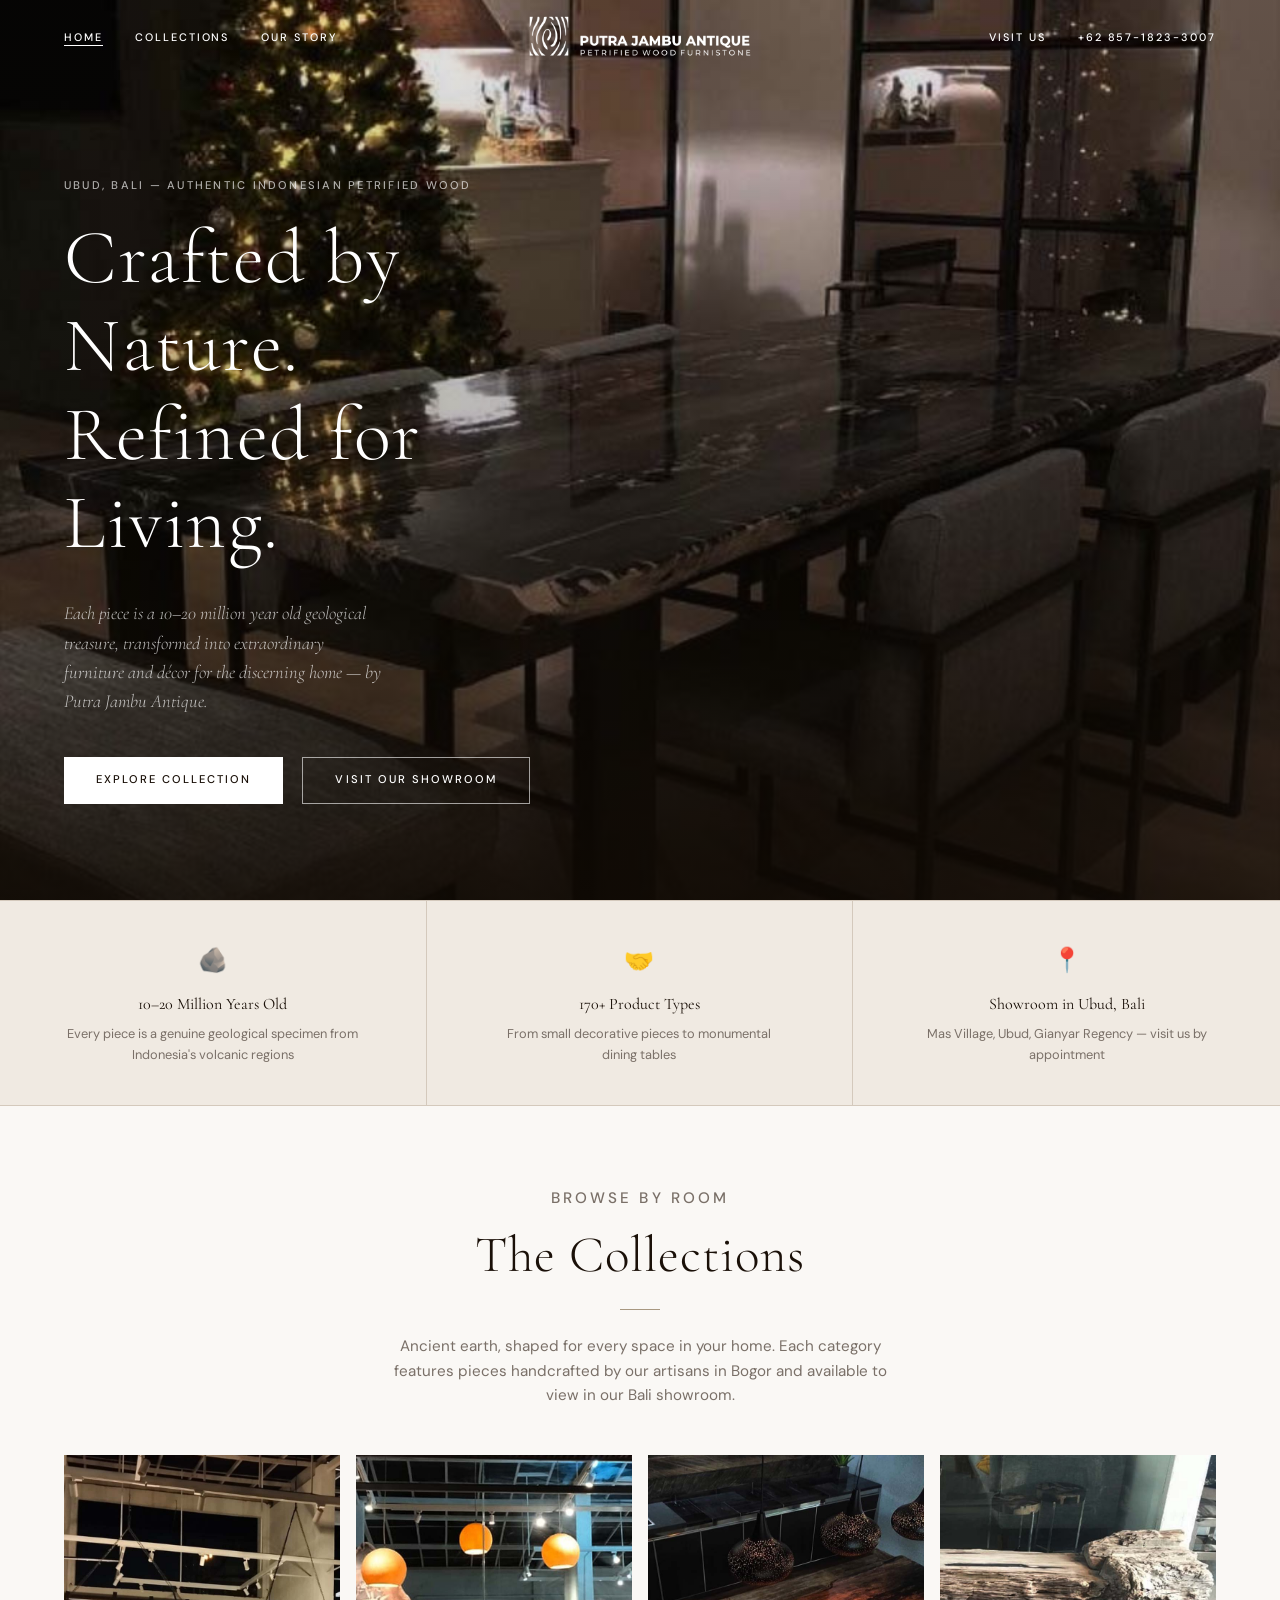
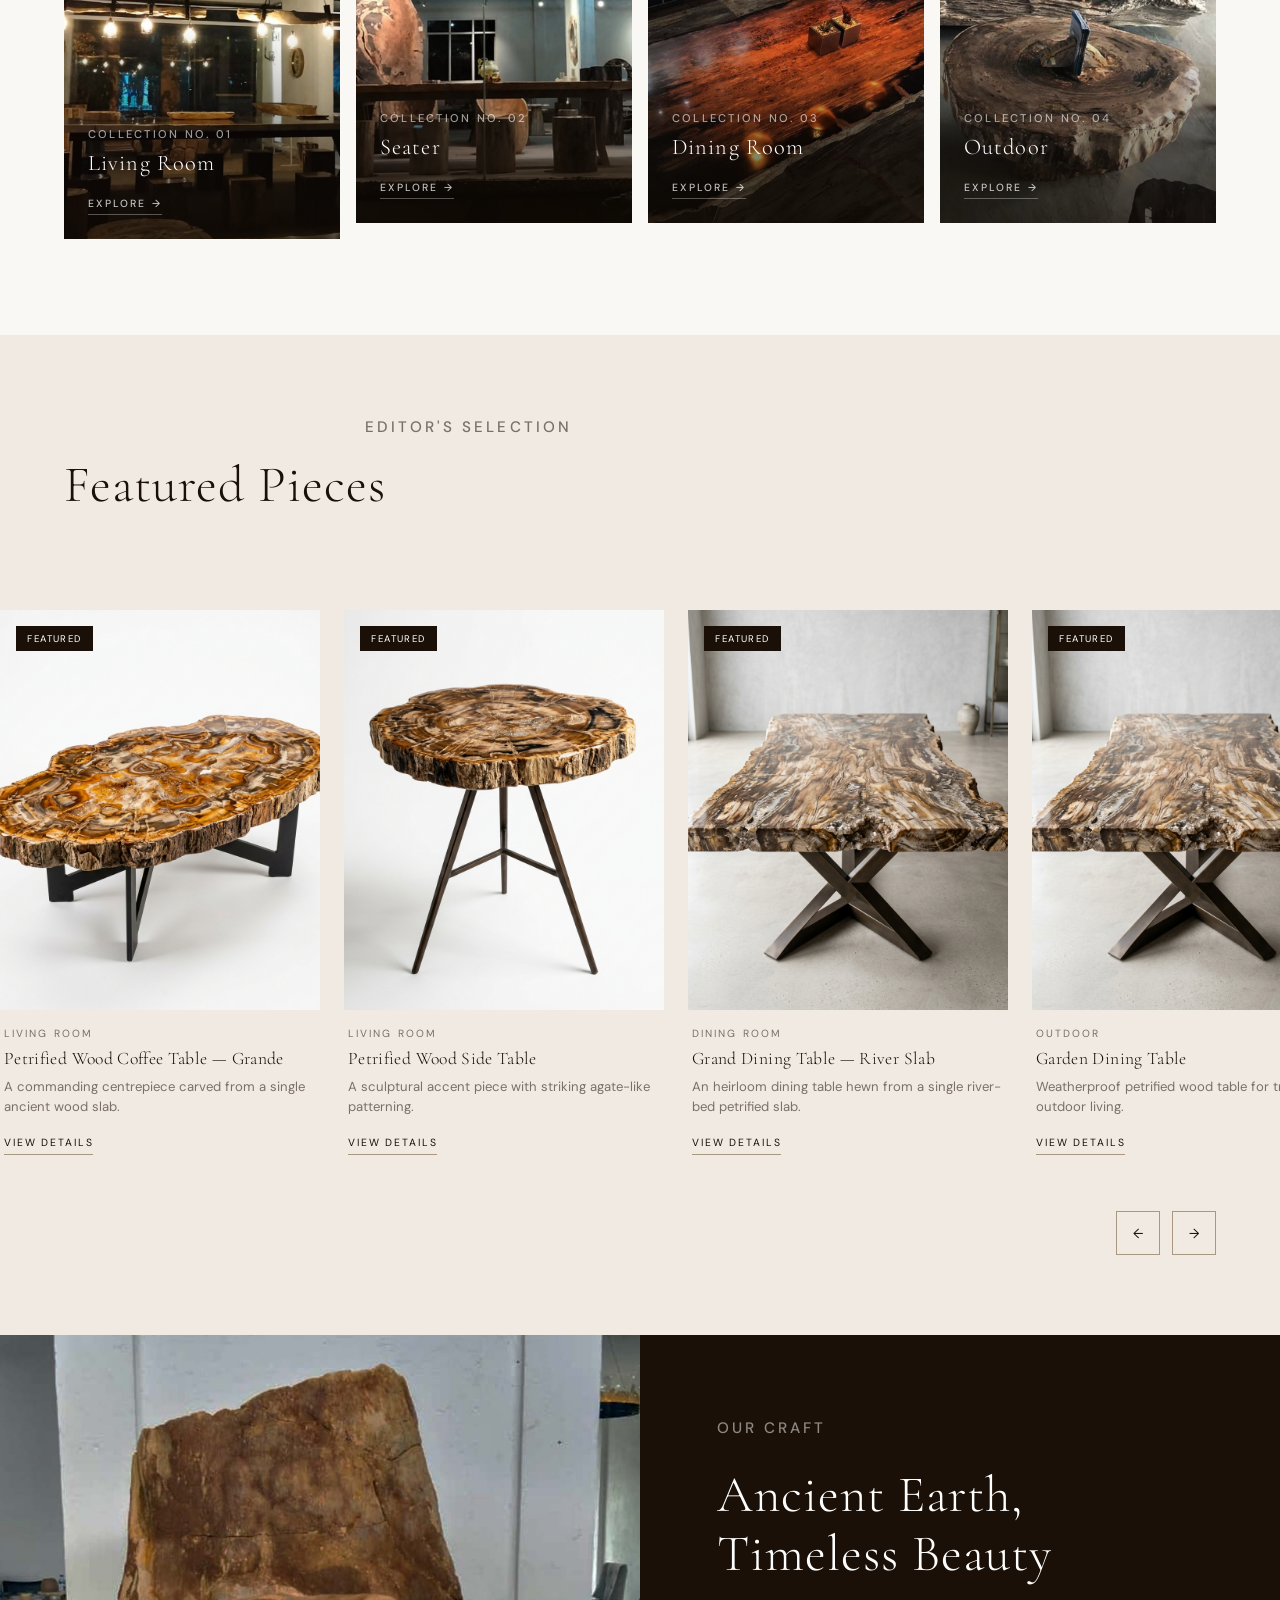
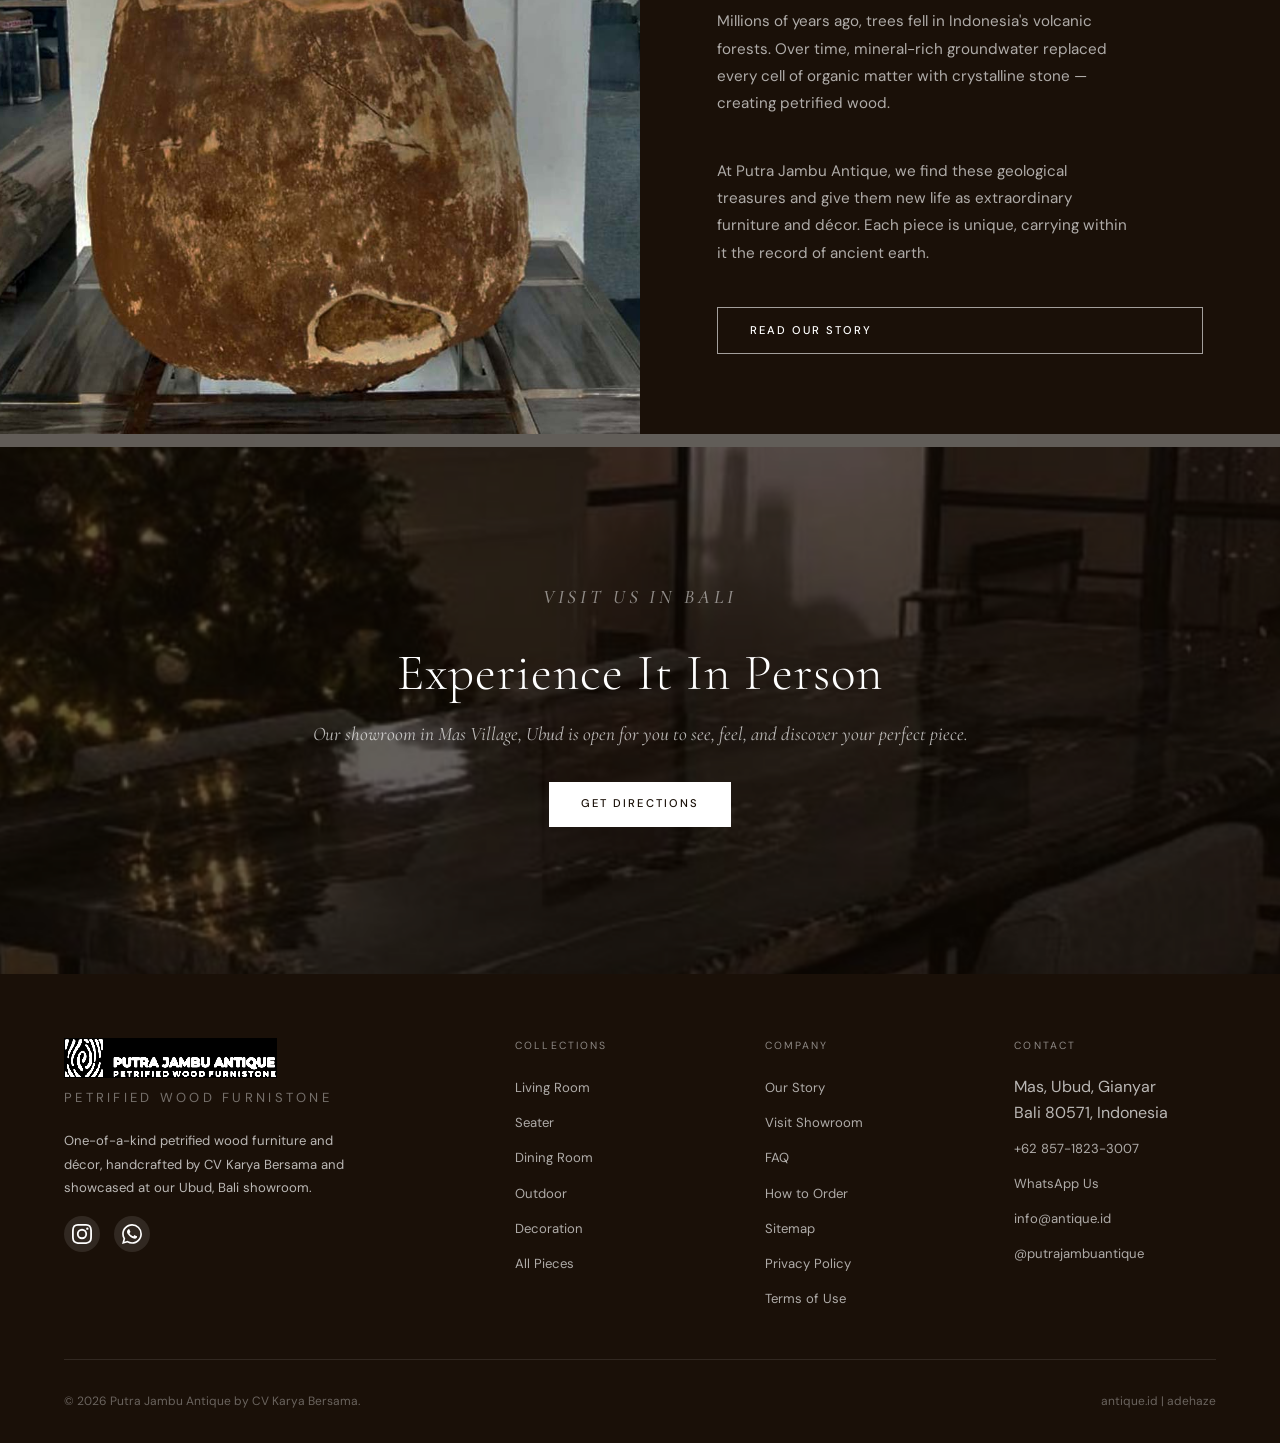
==== public/index.html @ 99b4ffdd "SEO fixes + performance: sitemap.xml, robots.txt, Product JSON-LD schema, canonical URLs, OG tags on" ====
<!DOCTYPE html>
<html lang="en">
<head>
  <meta charset="UTF-8">
  <meta name="viewport" content="width=device-width, initial-scale=1.0">
  <title>Putra Jambu Antique — Petrified Wood Furnistone, Bali</title>
  <meta name="description" content="Discover one-of-a-kind petrified wood furniture and decor at our Bali showroom. Handcrafted from 10–20 million year old fossilised wood by CV Karya Bersama.">
  <meta property="og:title" content="Putra Jambu Antique — Petrified Wood Furnistone, Bali">
  <meta property="og:description" content="Timeless pieces from ancient earth. Visit our showroom in Ubud, Bali.">
  <meta property="og:type" content="website">
  <meta property="og:url" content="https://antique.id/">
  <meta property="og:image" content="https://antique.id/images/hero_bg.png">
  <meta name="twitter:card" content="summary_large_image">
  <meta name="twitter:title" content="Putra Jambu Antique — Petrified Wood Furnistone, Bali">
  <meta name="twitter:description" content="Timeless pieces from ancient earth. Visit our showroom in Ubud, Bali.">
  <meta name="twitter:image" content="https://antique.id/images/hero_bg.png">
  <meta name="robots" content="index, follow">
  <link rel="canonical" href="https://antique.id/">
  <script type="application/ld+json">
  {
    "@context": "https://schema.org",
    "@type": "LocalBusiness",
    "name": "Putra Jambu Antique",
    "alternateName": "PJA Petrified Wood Furnistone",
    "description": "Handcrafted petrified wood furniture and decor showroom in Ubud, Bali. One-of-a-kind pieces made from 10\u201320 million year old fossilised wood.",
    "url": "https://antique.id",
    "logo": "https://antique.id/images/PJA Square Logo_No_White_Background_1.png",
    "image": "https://antique.id/images/hero_bg.png",
    "telephone": "+6285718233007",
    "email": "info@antique.id",
    "address": {
      "@type": "PostalAddress",
      "streetAddress": "Mas",
      "addressLocality": "Ubud",
      "addressRegion": "Bali",
      "postalCode": "80571",
      "addressCountry": "ID"
    },
    "geo": {
      "@type": "GeoCoordinates",
      "latitude": -8.5281,
      "longitude": 115.2693
    },
    "openingHoursSpecification": [
      { "@type": "OpeningHoursSpecification", "dayOfWeek": ["Monday","Tuesday","Wednesday","Thursday","Friday","Saturday","Sunday"], "opens": "09:00", "closes": "17:00" }
    ],
    "priceRange": "$$$$",
    "currenciesAccepted": "IDR, USD",
    "sameAs": ["https://antique.id", "https://www.instagram.com/putrajambuantique/"]
  }
  </script>
    <link rel="preconnect" href="https://fonts.googleapis.com">
  <link rel="preconnect" href="https://fonts.gstatic.com" crossorigin>
  <link href="https://fonts.googleapis.com/css2?family=Cormorant+Garamond:ital,wght@0,300;0,400;0,500;0,600;1,300;1,400&family=DM+Sans:wght@300;400;500&display=swap" rel="stylesheet">
  <link rel="stylesheet" href="css/main.css">
  <link rel="icon" type="image/png" href="images/PJA Square Logo_No_White_Background_1.png">
  <link rel="preload" as="image" href="images/hero_bg.png">

  <script src="js/data.js" defer></script>
  <script src="js/app.js" defer></script>
</head>
<body>

<!-- Page Transition -->
<div class="page-transition" id="pageTransition"></div>

<!-- NAVIGATION -->
<nav class="nav transparent" id="mainNav" role="navigation" aria-label="Main navigation">
  <div class="nav__inner">
    <ul class="nav__links" role="list">
      <li><a href="/" class="nav__link active" id="nav-home">Home</a></li>
      <li><a href="/collections" class="nav__link" id="nav-collections">Collections</a></li>
      <li><a href="/about" class="nav__link" id="nav-about">Our Story</a></li>
    </ul>

    <a href="/" class="nav__logo" aria-label="Putra Jambu Antique — Home">
      <img src="images/PJA Header Logo_No_White_Background_1.png" alt="Putra Jambu Antique" class="nav__logo-img" height="42" style="height:42px;width:auto;display:block;">
    </a>

    <ul class="nav__links nav__links--right" role="list">
      <li><a href="/contact" class="nav__link" id="nav-contact">Visit Us</a></li>
      <li><a href="tel:+6285718233007" class="nav__link" id="nav-phone">+62 857-1823-3007</a></li>
    </ul>

    <button class="nav__hamburger" id="navHamburger" aria-label="Open menu" aria-expanded="false">
      <span></span><span></span><span></span>
    </button>
  </div>
</nav>

<!-- Mobile Menu -->
<div class="nav__mobile" id="mobileMenu" role="dialog" aria-modal="true" aria-label="Navigation menu">
  <button class="nav__mobile-close" id="mobileClose" aria-label="Close menu">&#215;</button>
  <a href="/">Home</a>
  <a href="/collections">Collections</a>
  <a href="/about">Our Story</a>
  <a href="/contact">Visit Us</a>
  <a href="tel:+6285718233007">+62 857-1823-3007</a>
</div>

<!-- HERO -->
<section class="hero" aria-labelledby="hero-title">
  <div class="hero__bg" id="heroBg" style="background-image: url('images/hero_bg.png')"></div>
  <div class="hero__overlay"></div>
  <div class="hero__content">
    <p class="label hero__label">Ubud, Bali — Authentic Indonesian Petrified Wood</p>
    <h1 class="hero__title" id="hero-title">Crafted by<br>Nature.<br>Refined for<br>Living.</h1>
    <p class="hero__subtitle">Each piece is a 10–20 million year old geological treasure, transformed into extraordinary furniture and décor for the discerning home — by Putra Jambu Antique.</p>
    <div class="hero__actions">
      <a href="/collections" class="btn btn--primary" id="hero-explore-btn">Explore Collection</a>
      <a href="/contact" class="btn btn--outline" id="hero-visit-btn">Visit Our Showroom</a>
    </div>
  </div>
</section>

<!-- INFO STRIP -->
<div class="info-strip" data-animate="fade">
  <div class="info-strip__inner">
    <div class="info-strip__item">
      <span class="info-strip__icon" aria-hidden="true">🪨</span>
      <p class="info-strip__title">10–20 Million Years Old</p>
      <p class="info-strip__text">Every piece is a genuine geological specimen from Indonesia's volcanic regions</p>
    </div>
    <div class="info-strip__item">
      <span class="info-strip__icon" aria-hidden="true">🤝</span>
      <p class="info-strip__title">170+ Product Types</p>
      <p class="info-strip__text">From small decorative pieces to monumental dining tables</p>
    </div>
    <div class="info-strip__item">
      <span class="info-strip__icon" aria-hidden="true">📍</span>
      <p class="info-strip__title">Showroom in Ubud, Bali</p>
      <p class="info-strip__text">Mas Village, Ubud, Gianyar Regency — visit us by appointment</p>
    </div>
  </div>
</div>

<!-- CATEGORIES -->
<section aria-labelledby="categories-title">
  <div class="section-header" data-animate>
    <p class="label">Browse By Room</p>
    <h2 id="categories-title">The Collections</h2>
    <div class="divider"></div>
    <p>Ancient earth, shaped for every space in your home. Each category features pieces handcrafted by our artisans in Bogor and available to view in our Bali showroom.</p>
  </div>
  <div class="categories">
    <div class="categories__grid">
      <a href="/collections?cat=living-room" class="cat-card" id="cat-living-room" data-animate="left">
        <img src="images/cat_living.png" alt="Living Room Collection" class="cat-card__img" loading="lazy">
        <div class="cat-card__overlay"></div>
        <div class="cat-card__content">
          <p class="cat-card__label label">Collection No. 01</p>
          <h3 class="cat-card__title">Living Room</h3>
          <span class="cat-card__link">Explore &rarr;</span>
        </div>
      </a>
      <a href="/collections?cat=seater" class="cat-card" id="cat-seater" data-animate data-delay="100">
        <img src="images/cat_seater.png" alt="Seater Collection" class="cat-card__img" loading="lazy">
        <div class="cat-card__overlay"></div>
        <div class="cat-card__content">
          <p class="cat-card__label label">Collection No. 02</p>
          <h3 class="cat-card__title">Seater</h3>
          <span class="cat-card__link">Explore &rarr;</span>
        </div>
      </a>
      <a href="/collections?cat=dining-room" class="cat-card" id="cat-dining-room" data-animate data-delay="200">
        <img src="images/cat_dining.png" alt="Dining Room Collection" class="cat-card__img" loading="lazy">
        <div class="cat-card__overlay"></div>
        <div class="cat-card__content">
          <p class="cat-card__label label">Collection No. 03</p>
          <h3 class="cat-card__title">Dining Room</h3>
          <span class="cat-card__link">Explore &rarr;</span>
        </div>
      </a>
      <a href="/collections?cat=outdoor" class="cat-card" id="cat-outdoor" data-animate data-delay="300">
        <img src="images/cat_outdoor.png" alt="Outdoor Collection" class="cat-card__img" loading="lazy">
        <div class="cat-card__overlay"></div>
        <div class="cat-card__content">
          <p class="cat-card__label label">Collection No. 04</p>
          <h3 class="cat-card__title">Outdoor</h3>
          <span class="cat-card__link">Explore &rarr;</span>
        </div>
      </a>
    </div>
  </div>
</section>

<!-- FEATURED PRODUCTS -->
<section class="featured" aria-labelledby="featured-title">
  <div class="featured__inner">
    <div class="section-header" data-animate style="padding-top: 0; text-align: left; padding-left: 0; padding-right: 0; max-width: none;">
      <p class="label">Editor's Selection</p>
      <h2 id="featured-title">Featured Pieces</h2>
    </div>
    <div class="featured__track-wrap">
      <div class="featured__track" id="featuredTrack" role="list">
        <!-- Injected by JS from products.json -->
      </div>
    </div>
    <div class="featured__nav" aria-label="Carousel navigation">
      <button id="scrollLeft" aria-label="Scroll left">&#8592;</button>
      <button id="scrollRight" aria-label="Scroll right">&#8594;</button>
    </div>
  </div>
</section>

<!-- EDITORIAL / BRAND STORY -->
<section class="editorial" aria-labelledby="brand-story-title" data-animate="fade">
  <div class="editorial__img-wrap">
    <img src="images/about_brand.png" alt="Artisan crafting petrified wood furniture" class="editorial__img" loading="lazy">
  </div>
  <div class="editorial__copy">
    <p class="label">Our Craft</p>
    <h2 id="brand-story-title">Ancient Earth, Timeless Beauty</h2>
    <p>Millions of years ago, trees fell in Indonesia's volcanic forests. Over time, mineral-rich groundwater replaced every cell of organic matter with crystalline stone — creating petrified wood.</p>
    <p>At Putra Jambu Antique, we find these geological treasures and give them new life as extraordinary furniture and décor. Each piece is unique, carrying within it the record of ancient earth.</p>
    <a href="/about" class="btn btn--outline" id="editorial-story-btn">Read Our Story</a>
  </div>
</section>

<!-- PARALLAX BANNER -->
<div class="parallax-section" id="parallaxSection" data-animate="fade">
  <div class="parallax-section__bg" id="parallaxBg" style="background-image: url('images/hero_bg.png')"></div>
  <div class="parallax-section__overlay"></div>
  <div class="parallax-section__content">
    <p class="label" style="color:rgba(255,255,255,0.5); text-align:center;">Visit Us In Bali</p>
    <h2>Experience It In Person</h2>
    <p>Our showroom in Mas Village, Ubud is open for you to see, feel, and discover your perfect piece.</p>
    <a href="/contact" class="btn btn--primary" id="parallax-visit-btn">Get Directions</a>
  </div>
</div>

<footer class="footer" role="contentinfo">
  <div class="footer__inner">
    <div class="footer__top">
      <div class="footer__brand">
        <img src="images/PJA Header Logo_1.png" alt="Putra Jambu Antique" style="height:40px;width:auto;margin-bottom:0.5rem;filter:invert(1) brightness(10) saturate(0);" loading="lazy">
        <p class="footer__brand-sub">Petrified Wood Furnistone</p>
        <p>One-of-a-kind petrified wood furniture and décor, handcrafted by CV Karya Bersama and showcased at our Ubud, Bali showroom.</p>
        <div class="footer__social">
          <a href="https://www.instagram.com/putrajambuantique/" target="_blank" rel="noopener noreferrer" id="footer-ig" aria-label="Instagram">
            <svg width="20" height="20" viewBox="0 0 24 24" fill="currentColor"><path d="M12 2.163c3.204 0 3.584.012 4.85.07 3.252.148 4.771 1.691 4.919 4.919.058 1.265.069 1.645.069 4.849 0 3.205-.012 3.584-.069 4.849-.149 3.225-1.664 4.771-4.919 4.919-1.266.058-1.644.07-4.85.07-3.204 0-3.584-.012-4.849-.07-3.26-.149-4.771-1.699-4.919-4.92-.058-1.265-.07-1.644-.07-4.849 0-3.204.013-3.583.07-4.849.149-3.227 1.664-4.771 4.919-4.919 1.266-.057 1.645-.069 4.849-.069zM12 0C8.741 0 8.333.014 7.053.072 2.695.272.273 2.69.073 7.052.014 8.333 0 8.741 0 12c0 3.259.014 3.668.072 4.948.2 4.358 2.618 6.78 6.98 6.98C8.333 23.986 8.741 24 12 24c3.259 0 3.668-.014 4.948-.072 4.354-.2 6.782-2.618 6.979-6.98.059-1.28.073-1.689.073-4.948 0-3.259-.014-3.667-.072-4.947-.196-4.354-2.617-6.78-6.979-6.98C15.668.014 15.259 0 12 0zm0 5.838a6.162 6.162 0 100 12.324 6.162 6.162 0 000-12.324zM12 16a4 4 0 110-8 4 4 0 010 8zm6.406-11.845a1.44 1.44 0 100 2.881 1.44 1.44 0 000-2.881z"/></svg>
          </a>
          <a href="https://wa.me/6285718233007" target="_blank" rel="noopener noreferrer" id="footer-wa" aria-label="WhatsApp">
            <svg width="20" height="20" viewBox="0 0 24 24" fill="currentColor"><path d="M17.472 14.382c-.297-.149-1.758-.867-2.03-.967-.273-.099-.471-.148-.67.15-.197.297-.767.966-.94 1.164-.173.199-.347.223-.644.075-.297-.15-1.255-.463-2.39-1.475-.883-.788-1.48-1.761-1.653-2.059-.173-.297-.018-.458.13-.606.134-.133.298-.347.446-.52.149-.174.198-.298.298-.497.099-.198.05-.371-.025-.52-.075-.149-.669-1.612-.916-2.207-.242-.579-.487-.5-.669-.51-.173-.008-.371-.01-.57-.01-.198 0-.52.074-.792.372-.272.297-1.04 1.016-1.04 2.479 0 1.462 1.065 2.875 1.213 3.074.149.198 2.096 3.2 5.077 4.487.709.306 1.262.489 1.694.625.712.227 1.36.195 1.871.118.571-.085 1.758-.719 2.006-1.413.248-.694.248-1.289.173-1.413-.074-.124-.272-.198-.57-.347m-5.421 7.403h-.004a9.87 9.87 0 01-5.031-1.378l-.361-.214-3.741.982.998-3.648-.235-.374a9.86 9.86 0 01-1.51-5.26c.001-5.45 4.436-9.884 9.888-9.884 2.64 0 5.122 1.03 6.988 2.898a9.825 9.825 0 012.893 6.994c-.003 5.45-4.437 9.884-9.885 9.884m8.413-18.297A11.815 11.815 0 0012.05 0C5.495 0 .16 5.335.157 11.892c0 2.096.547 4.142 1.588 5.945L.057 24l6.305-1.654a11.882 11.882 0 005.683 1.448h.005c6.554 0 11.89-5.335 11.893-11.893a11.821 11.821 0 00-3.48-8.413z"/></svg>
          </a>
        </div>
      </div>
      <div>
        <p class="footer__col-title">Collections</p>
        <ul class="footer__links">
          <li><a href="/collections?cat=living-room">Living Room</a></li>
          <li><a href="/collections?cat=seater">Seater</a></li>
          <li><a href="/collections?cat=dining-room">Dining Room</a></li>
          <li><a href="/collections?cat=outdoor">Outdoor</a></li>
          <li><a href="/collections?cat=decoration">Decoration</a></li>
          <li><a href="/collections">All Pieces</a></li>
        </ul>
      </div>
      <div>
        <p class="footer__col-title">Company</p>
        <ul class="footer__links">
          <li><a href="/about">Our Story</a></li>
          <li><a href="/contact">Visit Showroom</a></li>
          <li><a href="/faq">FAQ</a></li>
          <li><a href="/faq#how-to-order">How to Order</a></li>
          <li><a href="/sitemap">Sitemap</a></li>
          <li><a href="/privacy-policy">Privacy Policy</a></li>
          <li><a href="/terms">Terms of Use</a></li>
        </ul>
      </div>
      <div>
        <p class="footer__col-title">Contact</p>
        <ul class="footer__links">
          <li>Mas, Ubud, Gianyar<br>Bali 80571, Indonesia</li>
          <li><a href="tel:+6285718233007">+62 857-1823-3007</a></li>
          <li><a href="https://wa.me/6285718233007" target="_blank" rel="noopener">WhatsApp Us</a></li>
          <li><a href="mailto:info@antique.id">info@antique.id</a></li>
          <li><a href="https://www.instagram.com/putrajambuantique/" target="_blank" rel="noopener">@putrajambuantique</a></li>
        </ul>
      </div>
    </div>
    <div class="footer__bottom">
      <p>&copy; <span id="footerYear"></span> Putra Jambu Antique by CV Karya Bersama.</p>
      <p>antique.id | adehaze</p>
    </div>
  </div>
</footer>

<script>
  document.addEventListener('DOMContentLoaded', () => {
    // Load featured products from live Google Sheets via /api/products
    window.PJA.loadProducts().then(products => {
        const track = document.getElementById('featuredTrack');
        const featured = products.filter(p => p.featured);
        if (!featured.length) { track.innerHTML = '<p style="padding:2rem;color:var(--warm-gray)">No featured products yet.</p>'; return; }
        featured.forEach(p => {
          const imgSrc = window.PJA.resolveImage(p);
          const catLabel = p.categoryLabel || window.PJA.getCategoryLabel(p.category);
          track.innerHTML += `
            <a href="/product?id=${p.id}" class="prod-card" id="prod-${p.id}">
              <div class="prod-card__img-wrap">
                <img src="${imgSrc}" alt="${p.name}" class="prod-card__img" loading="lazy"
                     onerror="this.src='${p.fallbackImage || 'images/prod_coffee_table.png'}';this.onerror=null;">
                <span class="prod-card__badge" style="${p.stock === '0' ? 'background:var(--espresso);color:white;' : ''}">
                  ${p.stock === '0' ? 'Sold Out' : 'Featured'}
                </span>
              </div>
              <div class="prod-card__info">
                <p class="prod-card__cat">${catLabel}</p>
                <h3 class="prod-card__name">${p.name}</h3>
                <p class="prod-card__short">${p.shortDesc}</p>
                <span class="prod-card__action">View Details</span>
              </div>
            </a>`;
        });
      });
  // Carousel scroll
  document.getElementById('scrollLeft').addEventListener('click', () => {
    document.getElementById('featuredTrack').scrollBy({ left: -340, behavior: 'smooth' });
  });
  document.getElementById('scrollRight').addEventListener('click', () => {
    document.getElementById('featuredTrack').scrollBy({ left: 340, behavior: 'smooth' });
  });
  
  });
</script>
</body>
</html>
---- public/css/main.css ----
/* ============================================================
   PJ ANTIQUE — Main Stylesheet
   Inspired by RH (Restoration Hardware) aesthetic
   ============================================================ */

/* --- Design Tokens --- */
:root {
  --cream:        #FAF8F5;
  --cream-dark:   #F0EAE2;
  --espresso:     #1A1008;
  --espresso-mid: #3D2B1A;
  --wood:         #8C6A4A;
  --wood-light:   #B59574;
  --warm-gray:    #7A7068;
  --border:       #D4C9BC;
  --border-dark:  #A89880;
  --white:        #FFFFFF;
  --overlay:      rgba(20, 12, 4, 0.55);

  --font-display: 'Cormorant Garamond', Georgia, 'Times New Roman', serif;
  --font-body:    'DM Sans', system-ui, -apple-system, sans-serif;

  --nav-h:        72px;
  --max-w:        1440px;
  --page-px:      clamp(1.5rem, 5vw, 5rem);
  --transition-speed: 200ms;

  --ease-out:     cubic-bezier(0.22, 1, 0.36, 1);
  --ease-in-out:  cubic-bezier(0.65, 0, 0.35, 1);
}

/* --- Reset --- */
*, *::before, *::after { box-sizing: border-box; margin: 0; padding: 0; }
html { scroll-behavior: smooth; font-size: 16px; }
body {
  font-family: var(--font-body);
  background: var(--cream);
  color: var(--espresso);
  line-height: 1.6;
  overflow-x: hidden;
  -webkit-font-smoothing: antialiased;
}
img { display: block; max-width: 100%; height: auto; }
a  { color: inherit; text-decoration: none; }
ul { list-style: none; }
button { cursor: pointer; border: none; background: none; font-family: inherit; }

/* --- Typography Scale --- */
h1, h2, h3, h4 {
  font-family: var(--font-display);
  font-weight: 300;
  line-height: 1.15;
  letter-spacing: 0.02em;
}
h1 { font-size: clamp(2.8rem, 6vw, 5.5rem); }
h2 { font-size: clamp(2rem, 4vw, 3.5rem); }
h3 { font-size: clamp(1.4rem, 2.5vw, 2rem); }
h4 { font-size: clamp(1.1rem, 1.8vw, 1.4rem); }

.label {
  font-family: var(--font-body);
  font-size: 0.7rem;
  font-weight: 500;
  letter-spacing: 0.2em;
  text-transform: uppercase;
  color: var(--warm-gray);
}

/* ============================================================
   NAVIGATION
   ============================================================ */
.nav {
  position: fixed;
  top: 0; left: 0; right: 0;
  z-index: 1000;
  height: var(--nav-h);
  display: flex;
  align-items: center;
  padding: 0 var(--page-px);
  transition: background 0.4s var(--ease-out),
              box-shadow 0.4s var(--ease-out);
}
.nav.transparent { background: transparent; }
.nav.scrolled {
  background: var(--cream);
  box-shadow: 0 1px 0 var(--border);
}
.nav.dark-mode { background: var(--espresso); }

.nav__inner {
  display: grid;
  grid-template-columns: 1fr auto 1fr;
  align-items: center;
  width: 100%;
  max-width: var(--max-w);
  margin: 0 auto;
}

.nav__links {
  display: flex;
  gap: 2rem;
  align-items: center;
}
.nav__links--right { justify-content: flex-end; }

.nav__link {
  font-size: 0.68rem;
  font-weight: 500;
  letter-spacing: 0.18em;
  text-transform: uppercase;
  color: var(--white);
  transition: opacity 0.2s;
  white-space: nowrap;
}
.nav.scrolled .nav__link { color: var(--espresso); }
.nav__link:hover { opacity: 0.6; }
.nav__link.active {
  border-bottom: 1px solid currentColor;
  padding-bottom: 1px;
}

.nav__logo {
  text-align: center;
  display: flex;
  align-items: center;
  justify-content: center;
}
.nav__logo-img {
  height: 42px;
  width: auto;
  display: block;
  /* Logo has dark colours — invert on dark/transparent nav so it shows white */
  filter: invert(1) brightness(10) saturate(0);
  transition: filter 0.4s var(--ease-out);
}
/* On scrolled (cream) nav, show logo in its natural dark colours */
.nav.scrolled .nav__logo-img,
.nav.dark-mode .nav__logo-img {
  filter: invert(1) brightness(10) saturate(0);
}
/* Override: pages where nav starts scrolled with cream bg */
.nav.scrolled:not(.dark-mode) .nav__logo-img {
  filter: none;
}

/* Mobile hamburger */
.nav__hamburger {
  display: none;
  flex-direction: column;
  gap: 5px;
  padding: 8px;
}
.nav__hamburger span {
  display: block; width: 24px; height: 2px;
  background: var(--white);
  transition: transform 0.3s, opacity 0.3s, background 0.3s;
}
.nav.dark-mode .nav__hamburger span { background: var(--white); }
.nav.scrolled .nav__hamburger span { background: var(--espresso); }

/* Mobile menu */
.nav__mobile {
  display: none;
  position: fixed;
  inset: 0;
  background: var(--espresso);
  z-index: 999;
  flex-direction: column;
  align-items: center;
  justify-content: center;
  gap: 2.5rem;
}
.nav__mobile.open { display: flex; }
.nav__mobile a {
  font-family: var(--font-display);
  font-size: 2rem;
  font-weight: 300;
  letter-spacing: 0.1em;
  color: var(--cream);
  transition: opacity 0.2s;
}
.nav__mobile a:hover { opacity: 0.6; }
.nav__mobile-close {
  position: absolute;
  top: 1.5rem; right: 2rem;
  font-size: 2rem;
  color: var(--cream);
  cursor: pointer;
  background: none; border: none;
}

@media (max-width: 768px) {
  .nav__links { display: none; }
  .nav__hamburger { display: flex; flex-direction: column; justify-content: center; align-items: center; gap: 6px; }
  .nav__inner { 
    display: flex; 
    justify-content: space-between; 
    align-items: center; 
  }
}

/* ============================================================
   HERO
   ============================================================ */
.hero {
  position: relative;
  height: 100svh;
  min-height: 600px;
  display: flex;
  align-items: flex-end;
  overflow: hidden;
}
.hero__bg {
  position: absolute;
  inset: 0;
  background-size: cover;
  background-position: center;
  transform: scale(1.05);
  transition: transform 8s ease-out;
}
.hero__bg.loaded { transform: scale(1); }
.hero__overlay {
  position: absolute;
  inset: 0;
  background: linear-gradient(
    to top,
    rgba(16, 10, 4, 0.85) 0%,
    rgba(16, 10, 4, 0.3) 50%,
    rgba(16, 10, 4, 0.1) 100%
  );
}
.hero__content {
  position: relative;
  z-index: 2;
  padding: 0 var(--page-px) 6rem;
  max-width: var(--max-w);
  margin: 0 auto;
  width: 100%;
}
.hero__label {
  color: rgba(255,255,255,0.65);
  margin-bottom: 1.2rem;
}
.hero__title {
  color: var(--white);
  max-width: 16ch;
  margin-bottom: 2rem;
}
.hero__subtitle {
  color: rgba(255,255,255,0.7);
  font-family: var(--font-display);
  font-size: 1.15rem;
  font-weight: 300;
  font-style: italic;
  max-width: 40ch;
  margin-bottom: 2.5rem;
}
.hero__actions { display: flex; gap: 1.2rem; flex-wrap: wrap; }

/* ============================================================
   BUTTONS
   ============================================================ */
.btn {
  display: inline-flex;
  align-items: center;
  gap: 0.6rem;
  padding: 0.85rem 2rem;
  font-size: 0.7rem;
  font-weight: 500;
  letter-spacing: 0.18em;
  text-transform: uppercase;
  transition: all 0.3s var(--ease-out);
  white-space: nowrap;
}
.btn--primary {
  background: var(--white);
  color: var(--espresso);
}
.btn--primary:hover {
  background: var(--cream-dark);
  transform: translateY(-2px);
}
.btn--outline {
  border: 1px solid rgba(255,255,255,0.6);
  color: var(--white);
}
.btn--outline:hover {
  border-color: var(--white);
  background: rgba(255,255,255,0.08);
  transform: translateY(-2px);
}
.btn--dark {
  background: var(--espresso);
  color: var(--white);
}
.btn--dark:hover {
  background: var(--espresso-mid);
  transform: translateY(-2px);
}
.btn--ghost {
  border: 1px solid var(--border-dark);
  color: var(--espresso);
}
.btn--ghost:hover {
  background: var(--espresso);
  color: var(--white);
  border-color: var(--espresso);
}

/* ============================================================
   SECTIONS SHARED
   ============================================================ */
section { overflow: hidden; }

.section-header {
  text-align: center;
  padding: 5rem var(--page-px) 3rem;
  max-width: var(--max-w);
  margin: 0 auto;
}
.section-header .label { margin-bottom: 1rem; }
.section-header h2 { margin-bottom: 1rem; }
.section-header p {
  color: var(--warm-gray);
  max-width: 50ch;
  margin: 0 auto;
  font-size: 0.95rem;
}

.divider {
  width: 40px;
  height: 1px;
  background: var(--border-dark);
  margin: 1.5rem auto;
}

/* ============================================================
   CATEGORY GRID (Homepage)
   ============================================================ */
.categories {
  padding: 0 var(--page-px) 6rem;
  max-width: var(--max-w);
  margin: 0 auto;
}
.categories__grid {
  display: grid;
  grid-template-columns: repeat(4, 1fr);
  gap: 1rem;
}
@media (max-width: 900px) {
  .categories__grid { grid-template-columns: repeat(2, 1fr); }
}
@media (max-width: 480px) {
  .categories__grid { grid-template-columns: 1fr; }
}

.cat-card {
  position: relative;
  overflow: hidden;
  aspect-ratio: 3/4;
  display: block;
  cursor: pointer;
}
.cat-card:first-child { aspect-ratio: unset; grid-row: span 2; }
@media (max-width: 900px) {
  .cat-card:first-child { aspect-ratio: 3/4; grid-row: span 1; }
}

.cat-card__img {
  width: 100%; height: 100%;
  object-fit: cover;
  transition: transform 0.8s var(--ease-out);
}
.cat-card:hover .cat-card__img { transform: scale(1.05); }

.cat-card__overlay {
  position: absolute;
  inset: 0;
  background: linear-gradient(to top, rgba(16,10,4,0.75) 0%, transparent 55%);
  transition: opacity 0.4s;
}
.cat-card:hover .cat-card__overlay { opacity: 0.9; }

.cat-card__content {
  position: absolute;
  bottom: 0; left: 0; right: 0;
  padding: 1.5rem;
  color: var(--white);
}
.cat-card__label { color: rgba(255,255,255,0.6); margin-bottom: 0.4rem; }
.cat-card__title {
  font-family: var(--font-display);
  font-size: 1.4rem;
  font-weight: 300;
  letter-spacing: 0.05em;
  margin-bottom: 0.8rem;
}
.cat-card__link {
  font-size: 0.65rem;
  font-weight: 500;
  letter-spacing: 0.2em;
  text-transform: uppercase;
  color: rgba(255,255,255,0.75);
  display: inline-flex;
  align-items: center;
  gap: 0.4rem;
  border-bottom: 1px solid rgba(255,255,255,0.3);
  padding-bottom: 2px;
  transition: all 0.3s;
}
.cat-card:hover .cat-card__link { color: var(--white); border-color: var(--white); }

/* ============================================================
   FEATURED PRODUCTS (Homepage)
   ============================================================ */
.featured {
  background: var(--cream-dark);
  padding: 5rem 0;
}
.featured__inner {
  max-width: var(--max-w);
  margin: 0 auto;
  padding: 0 var(--page-px);
}
.featured__track-wrap {
  overflow: hidden;
  margin: 0 calc(-1 * var(--page-px));
}
.featured__track {
  display: flex;
  gap: 1.5rem;
  padding: 2rem var(--page-px);
  overflow-x: auto;
  scroll-snap-type: x mandatory;
  scrollbar-width: none;
  -ms-overflow-style: none;
}
.featured__track::-webkit-scrollbar { display: none; }

.featured__nav {
  display: flex;
  justify-content: flex-end;
  gap: 0.75rem;
  margin-top: 1.5rem;
}
.featured__nav button {
  width: 44px; height: 44px;
  border: 1px solid var(--border-dark);
  display: flex; align-items: center; justify-content: center;
  transition: all 0.3s;
  color: var(--espresso);
}
.featured__nav button:hover { background: var(--espresso); color: var(--white); border-color: var(--espresso); }

/* ============================================================
   PRODUCT CARDS
   ============================================================ */
.prod-card {
  flex: 0 0 320px;
  scroll-snap-align: start;
  display: block;
  cursor: pointer;
}
@media (max-width: 480px) { .prod-card { flex: 0 0 80vw; } }

.prod-card__img-wrap {
  position: relative;
  overflow: hidden;
  aspect-ratio: 4/5;
  background: var(--cream);
  margin-bottom: 1rem;
}
.prod-card__img {
  width: 100%; height: 100%;
  object-fit: cover;
  transition: transform 0.7s var(--ease-out);
}
.prod-card:hover .prod-card__img { transform: scale(1.04); }
.prod-card__badge {
  position: absolute;
  top: 1rem; left: 1rem;
  background: var(--espresso);
  color: var(--white);
  font-size: 0.6rem;
  letter-spacing: 0.15em;
  text-transform: uppercase;
  padding: 0.3rem 0.7rem;
}

.prod-card__info { padding: 0 0.25rem; }
.prod-card__cat {
  font-size: 0.65rem;
  letter-spacing: 0.2em;
  text-transform: uppercase;
  color: var(--warm-gray);
  margin-bottom: 0.3rem;
}
.prod-card__name {
  font-family: var(--font-display);
  font-size: 1.1rem;
  font-weight: 300;
  color: var(--espresso);
  margin-bottom: 0.4rem;
  line-height: 1.3;
}
.prod-card__short {
  font-size: 0.82rem;
  color: var(--warm-gray);
  line-height: 1.5;
  margin-bottom: 0.75rem;
}
.prod-card__action {
  font-size: 0.65rem;
  letter-spacing: 0.18em;
  text-transform: uppercase;
  color: var(--espresso);
  border-bottom: 1px solid var(--border-dark);
  padding-bottom: 2px;
  display: inline-block;
  transition: border-color 0.3s;
}
.prod-card:hover .prod-card__action { border-color: var(--espresso); }

/* ── Skeleton loading cards ── */
@keyframes shimmer {
  0%   { background-position: -800px 0; }
  100% { background-position: 800px 0; }
}
.skeleton-card {
  flex: 0 0 320px;
  display: block;
  pointer-events: none;
}
@media (max-width: 480px) { .skeleton-card { flex: 0 0 80vw; } }

.skeleton-card__img {
  aspect-ratio: 4/5;
  background: linear-gradient(90deg, var(--cream) 25%, #e8e0d8 50%, var(--cream) 75%);
  background-size: 800px 100%;
  animation: shimmer 1.4s infinite linear;
  margin-bottom: 1rem;
}
.skeleton-card__line {
  height: 0.7rem;
  border-radius: 2px;
  background: linear-gradient(90deg, var(--cream) 25%, #e8e0d8 50%, var(--cream) 75%);
  background-size: 800px 100%;
  animation: shimmer 1.4s infinite linear;
  margin-bottom: 0.6rem;
}
.skeleton-card__line--short { width: 55%; }
.skeleton-card__line--long  { width: 85%; }

/* ============================================================
   EDITORIAL BANNER
   ============================================================ */
.editorial {
  display: grid;
  grid-template-columns: 1fr 1fr;
  min-height: 70vh;
}
@media (max-width: 768px) { .editorial { grid-template-columns: 1fr; } }

.editorial__img-wrap {
  position: relative;
  overflow: hidden;
  min-height: 400px;
}
.editorial__img {
  position: absolute;
  inset: 0;
  width: 100%; height: 100%;
  object-fit: cover;
  transition: transform 0.8s var(--ease-out);
}
.editorial:hover .editorial__img { transform: scale(1.03); }

.editorial__copy {
  background: var(--espresso);
  color: var(--white);
  display: flex;
  flex-direction: column;
  justify-content: center;
  padding: 5rem clamp(2rem, 6vw, 6rem);
}
.editorial__copy .label { color: rgba(255,255,255,0.5); margin-bottom: 1.5rem; }
.editorial__copy h2 { color: var(--white); margin-bottom: 1.5rem; }
.editorial__copy p {
  color: rgba(255,255,255,0.65);
  font-size: 0.95rem;
  line-height: 1.8;
  margin-bottom: 2.5rem;
  max-width: 42ch;
}

/* ============================================================
   FULL-BLEED PARALLAX SECTION
   ============================================================ */
.parallax-section {
  position: relative;
  height: 60vh;
  min-height: 400px;
  display: flex;
  align-items: center;
  justify-content: center;
  overflow: hidden;
}
.parallax-section__bg {
  position: absolute;
  inset: -20%;
  background-size: cover;
  background-position: center;
  will-change: transform;
}
.parallax-section__overlay {
  position: absolute;
  inset: 0;
  background: rgba(16,10,4,0.65);
}
.parallax-section__content {
  position: relative;
  z-index: 2;
  text-align: center;
  color: var(--white);
  padding: 0 var(--page-px);
}
.parallax-section__content h2 { color: var(--white); margin-bottom: 1rem; }
.parallax-section__content p {
  color: rgba(255,255,255,0.7);
  font-family: var(--font-display);
  font-style: italic;
  font-size: 1.2rem;
  margin-bottom: 2rem;
}

/* ============================================================
   INFO STRIP
   ============================================================ */
.info-strip {
  background: var(--cream-dark);
  border-top: 1px solid var(--border);
  border-bottom: 1px solid var(--border);
}
.info-strip__inner {
  display: grid;
  grid-template-columns: repeat(3, 1fr);
  max-width: var(--max-w);
  margin: 0 auto;
}
@media (max-width: 600px) { .info-strip__inner { grid-template-columns: 1fr; } }

.info-strip__item {
  padding: 2.5rem var(--page-px);
  text-align: center;
  border-right: 1px solid var(--border);
}
.info-strip__item:last-child { border-right: none; }
.info-strip__icon {
  font-size: 1.5rem;
  margin-bottom: 0.8rem;
  display: block;
}
.info-strip__title {
  font-family: var(--font-display);
  font-size: 1rem;
  font-weight: 400;
  margin-bottom: 0.4rem;
}
.info-strip__text { font-size: 0.8rem; color: var(--warm-gray); }

/* ============================================================
   COLLECTIONS PAGE
   ============================================================ */
.page-hero {
  padding-top: var(--nav-h);
  background: var(--espresso);
  padding-bottom: 3rem;
}
.page-hero__inner {
  max-width: var(--max-w);
  margin: 0 auto;
  padding: 3rem var(--page-px) 0;
  color: var(--white);
}
.page-hero__inner .label { color: rgba(255,255,255,0.5); margin-bottom: 1rem; }
.page-hero__inner h1 { color: var(--white); }

.filter-bar {
  max-width: var(--max-w);
  margin: 0 auto;
  padding: 2rem var(--page-px);
  display: flex;
  gap: 0.5rem;
  flex-wrap: wrap;
  align-items: center;
  border-bottom: 1px solid var(--border);
}
.filter-bar__label {
  font-size: 0.65rem;
  letter-spacing: 0.2em;
  text-transform: uppercase;
  color: var(--warm-gray);
  margin-right: 0.5rem;
}
.filter-btn {
  font-family: var(--font-body);
  font-size: 0.68rem;
  letter-spacing: 0.15em;
  text-transform: uppercase;
  padding: 0.5rem 1.2rem;
  border: 1px solid var(--border);
  color: var(--warm-gray);
  background: transparent;
  transition: all 0.2s;
  cursor: pointer;
}
.filter-btn:hover,
.filter-btn.active {
  background: var(--espresso);
  color: var(--white);
  border-color: var(--espresso);
}

.products-grid-section {
  max-width: var(--max-w);
  margin: 0 auto;
  padding: 3rem var(--page-px) 6rem;
}
.products-grid {
  display: grid;
  grid-template-columns: repeat(auto-fill, minmax(280px, 1fr));
  gap: 2.5rem 1.5rem;
}
.products-grid .prod-card { flex: none; }

.no-results {
  grid-column: 1/-1;
  text-align: center;
  padding: 4rem;
  color: var(--warm-gray);
  font-family: var(--font-display);
  font-size: 1.5rem;
}

/* ============================================================
   PRODUCT DETAIL PAGE
   ============================================================ */
.product-detail {
  padding-top: var(--nav-h);
  min-height: 100vh;
}
.product-detail__inner {
  display: grid;
  grid-template-columns: 1fr 1fr;
  max-width: var(--max-w);
  margin: 0 auto;
  gap: 4rem;
  padding: 3rem var(--page-px) 6rem;
}
@media (max-width: 900px) {
  .product-detail__inner { grid-template-columns: 1fr; }
}

.product-gallery__main {
  position: relative;
  aspect-ratio: 4/5;
  overflow: hidden;
  background: var(--cream-dark);
  margin-bottom: 0.75rem;
}
.product-gallery__main img {
  width: 100%; height: 100%;
  object-fit: cover;
}
.product-gallery__thumbs {
  display: flex;
  gap: 0.5rem;
}
.product-gallery__thumb {
  width: 70px; height: 70px;
  object-fit: cover;
  cursor: pointer;
  border: 2px solid transparent;
  transition: border-color 0.2s;
  flex-shrink: 0;
}
.product-gallery__thumb.active { border-color: var(--espresso); }

.product-info .label { margin-bottom: 0.6rem; }
.product-info__name {
  font-family: var(--font-display);
  font-size: clamp(1.8rem, 3vw, 2.8rem);
  font-weight: 300;
  margin-bottom: 1rem;
  line-height: 1.2;
}
.product-info__desc {
  color: var(--warm-gray);
  font-size: 0.9rem;
  line-height: 1.9;
  margin-bottom: 2rem;
  max-width: 55ch;
}
.product-specs {
  border-top: 1px solid var(--border);
  border-bottom: 1px solid var(--border);
  padding: 1.5rem 0;
  margin-bottom: 2rem;
}
.product-spec {
  display: flex;
  justify-content: space-between;
  padding: 0.5rem 0;
  font-size: 0.85rem;
  border-bottom: 1px solid var(--border);
}
.product-spec:last-child { border-bottom: none; }
.product-spec__key {
  font-weight: 500;
  letter-spacing: 0.05em;
  color: var(--espresso);
  min-width: 110px;
}
.product-spec__val { color: var(--warm-gray); text-align: right; }

.product-info__cta { display: flex; flex-direction: column; gap: 0.75rem; }
.product-info__cta .btn { width: 100%; justify-content: center; }
.product-info__note {
  font-size: 0.75rem;
  color: var(--warm-gray);
  text-align: center;
}

.related-section {
  background: var(--cream-dark);
  padding: 5rem 0;
}

/* ============================================================
   ABOUT PAGE
   ============================================================ */
.about-hero {
  position: relative;
  height: 60vh;
  min-height: 400px;
  overflow: hidden;
  padding-top: var(--nav-h);
}
.about-hero__bg {
  position: absolute;
  inset: 0;
  background-size: cover;
  background-position: center;
}
.about-hero__overlay {
  position: absolute;
  inset: 0;
  background: linear-gradient(to bottom, rgba(16,10,4,0.4), rgba(16,10,4,0.65));
}
.about-hero__content {
  position: relative;
  z-index: 2;
  display: flex;
  flex-direction: column;
  justify-content: flex-end;
  height: 100%;
  padding: 0 var(--page-px) 4rem;
  max-width: var(--max-w);
  margin: 0 auto;
  color: var(--white);
}
.about-hero__content .label { color: rgba(255,255,255,0.6); margin-bottom: 1rem; }
.about-hero__content h1 { color: var(--white); }

.about-content {
  max-width: 800px;
  margin: 0 auto;
  padding: 5rem var(--page-px);
}
.about-content h2 {
  font-size: clamp(1.6rem, 3vw, 2.5rem);
  margin-bottom: 1.5rem;
}
.about-content p {
  color: var(--warm-gray);
  font-size: 0.95rem;
  line-height: 1.9;
  margin-bottom: 1.5rem;
}
.about-content blockquote {
  border-left: 3px solid var(--wood);
  padding-left: 2rem;
  margin: 3rem 0;
  font-family: var(--font-display);
  font-style: italic;
  font-size: 1.4rem;
  color: var(--espresso);
  line-height: 1.5;
}

.stats-section {
  background: var(--espresso);
  padding: 5rem var(--page-px);
}
.stats-section__inner {
  max-width: var(--max-w);
  margin: 0 auto;
  display: grid;
  grid-template-columns: repeat(3, 1fr);
  gap: 3rem;
  text-align: center;
}
@media (max-width: 600px) { .stats-section__inner { grid-template-columns: 1fr; } }

.stat__num {
  font-family: var(--font-display);
  font-size: 4rem;
  font-weight: 300;
  color: var(--white);
  line-height: 1;
  margin-bottom: 0.5rem;
}
.stat__label {
  font-size: 0.7rem;
  letter-spacing: 0.2em;
  text-transform: uppercase;
  color: rgba(255,255,255,0.5);
}

/* ============================================================
   CONTACT PAGE
   ============================================================ */
.contact-layout {
  display: grid;
  grid-template-columns: 1fr 1fr;
  min-height: calc(100vh - var(--nav-h));
  padding-top: var(--nav-h);
}
@media (max-width: 900px) { .contact-layout { grid-template-columns: 1fr; } }

.contact-info {
  background: var(--espresso);
  color: var(--white);
  padding: 5rem clamp(2rem, 6vw, 6rem);
  display: flex;
  flex-direction: column;
  justify-content: center;
}
.contact-info .label { color: rgba(255,255,255,0.5); margin-bottom: 1.5rem; }
.contact-info h1 { color: var(--white); margin-bottom: 2rem; font-size: clamp(2rem, 4vw, 3rem); }

.contact-detail {
  display: flex;
  flex-direction: column;
  gap: 2rem;
  margin-bottom: 3rem;
}
.contact-item { display: flex; gap: 1rem; align-items: flex-start; }
.contact-item__icon {
  font-size: 1.2rem;
  margin-top: 0.15rem;
  flex-shrink: 0;
  color: var(--wood-light);
}
.contact-item__label {
  font-size: 0.65rem;
  letter-spacing: 0.2em;
  text-transform: uppercase;
  color: rgba(255,255,255,0.45);
  margin-bottom: 0.3rem;
}
.contact-item__value {
  color: rgba(255,255,255,0.85);
  font-size: 0.9rem;
  line-height: 1.6;
}
.contact-item__value a { color: inherit; transition: opacity 0.2s; }
.contact-item__value a:hover { opacity: 0.7; }

.contact-hours { margin-bottom: 2.5rem; }
.contact-hours .label { margin-bottom: 1rem; }
.hours-row {
  display: flex;
  justify-content: space-between;
  padding: 0.5rem 0;
  border-bottom: 1px solid rgba(255,255,255,0.1);
  font-size: 0.85rem;
  color: rgba(255,255,255,0.7);
}

.contact-form-wrap {
  background: var(--cream);
  padding: 5rem clamp(2rem, 6vw, 5rem);
  display: flex;
  flex-direction: column;
  justify-content: center;
}
.contact-form-wrap h2 {
  font-size: clamp(1.5rem, 3vw, 2.2rem);
  margin-bottom: 0.5rem;
}
.contact-form-wrap > p {
  color: var(--warm-gray);
  font-size: 0.85rem;
  margin-bottom: 2.5rem;
}

.form-group {
  display: flex;
  flex-direction: column;
  gap: 0.4rem;
  margin-bottom: 1.25rem;
}
.form-group label {
  font-size: 0.65rem;
  letter-spacing: 0.18em;
  text-transform: uppercase;
  color: var(--warm-gray);
}
.form-group input,
.form-group textarea,
.form-group select {
  width: 100%;
  padding: 0.85rem 1rem;
  border: 1px solid var(--border);
  background: var(--white);
  font-family: var(--font-body);
  font-size: 0.9rem;
  color: var(--espresso);
  transition: border-color 0.2s;
  outline: none;
  -webkit-appearance: none;
}
.form-group input:focus,
.form-group textarea:focus,
.form-group select:focus { border-color: var(--espresso); }
.form-group textarea { resize: vertical; min-height: 130px; }

.form-row { display: grid; grid-template-columns: 1fr 1fr; gap: 1rem; }
@media (max-width: 480px) { .form-row { grid-template-columns: 1fr; } }

.form-submit { margin-top: 0.5rem; }
.form-submit .btn { width: 100%; justify-content: center; }

.form-success {
  display: none;
  padding: 1rem 1.5rem;
  background: #e8f5e9;
  border: 1px solid #c8e6c9;
  color: #2e7d32;
  font-size: 0.85rem;
  margin-top: 1rem;
}

.map-section {
  height: 400px;
  background: var(--cream-dark);
}
.map-section iframe {
  width: 100%;
  height: 100%;
  border: none;
  display: block;
}

/* ============================================================
   FOOTER
   ============================================================ */
.footer {
  background: var(--espresso);
  color: rgba(255,255,255,0.7);
  padding: 4rem var(--page-px) 2rem;
}
.footer__inner {
  max-width: var(--max-w);
  margin: 0 auto;
}
.footer__top {
  display: grid;
  grid-template-columns: 2fr 1fr 1fr 1fr;
  gap: 3rem;
  padding-bottom: 3rem;
  border-bottom: 1px solid rgba(255,255,255,0.1);
  margin-bottom: 2rem;
}
@media (max-width: 900px) {
  .footer__top { grid-template-columns: 1fr 1fr; }
}
@media (max-width: 480px) {
  .footer__top { grid-template-columns: 1fr; }
}

.footer__brand-name {
  font-family: var(--font-display);
  font-size: 1.8rem;
  font-weight: 300;
  letter-spacing: 0.3em;
  color: var(--white);
  text-transform: uppercase;
  margin-bottom: 0.4rem;
}
.footer__brand-sub {
  font-size: 0.6rem;
  letter-spacing: 0.25em;
  text-transform: uppercase;
  color: rgba(255,255,255,0.4);
  margin-bottom: 1.2rem;
}
.footer__brand p {
  font-size: 0.82rem;
  line-height: 1.8;
  max-width: 32ch;
}

.footer__col-title {
  font-size: 0.65rem;
  letter-spacing: 0.2em;
  text-transform: uppercase;
  color: rgba(255,255,255,0.5);
  margin-bottom: 1.2rem;
}
.footer__links { display: flex; flex-direction: column; gap: 0.6rem; }
.footer__links a {
  font-size: 0.82rem;
  color: rgba(255,255,255,0.65);
  transition: color 0.2s;
}
.footer__links a:hover { color: var(--white); }

.footer__bottom {
  display: flex;
  justify-content: space-between;
  align-items: center;
  flex-wrap: wrap;
  gap: 1rem;
  font-size: 0.75rem;
  color: rgba(255,255,255,0.35);
}

/* ============================================================
   SCROLL ANIMATIONS
   ============================================================ */
[data-animate] {
  opacity: 0;
  transform: translateY(30px);
  transition: opacity 0.8s var(--ease-out), transform 0.8s var(--ease-out);
}
[data-animate="fade"] { transform: none; }
[data-animate="left"] { transform: translateX(-30px); }
[data-animate="right"] { transform: translateX(30px); }
[data-animate].visible { opacity: 1; transform: none; }

[data-delay="100"] { transition-delay: 0.1s; }
[data-delay="200"] { transition-delay: 0.2s; }
[data-delay="300"] { transition-delay: 0.3s; }
[data-delay="400"] { transition-delay: 0.4s; }

/* ============================================================
   PAGE TRANSITION
   ============================================================ */
.page-transition {
  position: fixed;
  inset: 0;
  background: var(--espresso);
  z-index: 9999;
  pointer-events: none;
  opacity: 0;
  transition: opacity 0.4s var(--ease-out);
}
.page-transition.active { opacity: 1; pointer-events: all; }

/* ============================================================
   UTILITIES
   ============================================================ */
.sr-only {
  position: absolute; width: 1px; height: 1px;
  overflow: hidden; clip: rect(0,0,0,0); white-space: nowrap;
}
.text-center { text-align: center; }

/* ============================================================
   SOCIAL ICONS (Footer + Contact)
   ============================================================ */
.footer__social {
  display: flex;
  gap: 0.85rem;
  margin-top: 1rem;
}
.footer__social a {
  display: flex;
  align-items: center;
  justify-content: center;
  width: 36px; height: 36px;
  border-radius: 50%;
  background: rgba(255,255,255,0.1);
  color: var(--white);
  text-decoration: none;
  transition: background 0.2s, transform 0.2s;
}
.footer__social a:hover {
  background: rgba(255,255,255,0.25);
  transform: translateY(-2px);
}

/* ============================================================
   WHATSAPP BUTTON
   ============================================================ */
.btn--whatsapp {
  display: inline-flex;
  align-items: center;
  gap: 0.45rem;
  background: #25D366;
  color: #fff;
  border: none;
  padding: 0.65rem 1.4rem;
  font-family: var(--font-body);
  font-size: 0.8rem;
  letter-spacing: 0.08em;
  cursor: pointer;
  text-decoration: none;
  border-radius: 2px;
  transition: background 0.2s, transform 0.15s;
}
.btn--whatsapp:hover { background: #1da854; transform: translateY(-1px); }

.btn--sm {
  padding: 0.5rem 1rem;
  font-size: 0.75rem;
}

/* ============================================================
   CONTACT PAGE — CTA ROW
   ============================================================ */
.contact-cta-row {
  display: flex;
  gap: 0.65rem;
  margin-top: 0.65rem;
  flex-wrap: wrap;
}
.contact-item__sub-link {
  display: inline-block;
  margin-top: 0.45rem;
  font-size: 0.72rem;
  letter-spacing: 0.1em;
  color: var(--wood);
  text-decoration: none;
  text-transform: uppercase;
}
.contact-item__sub-link:hover { text-decoration: underline; }

/* Map overlay link */
.map-overlay-link {
  position: relative;
  text-align: center;
  margin-top: -1px;
  padding: 0.75rem;
  background: var(--espresso);
}

/* Form field-level errors (Formspree) */
.form-field-error {
  display: block;
  color: #c0392b;
  font-size: 0.72rem;
  margin-top: 0.25rem;
  min-height: 1em;
}
.form-error {
  background: #fdf0ef;
  border-left: 3px solid #c0392b;
  padding: 0.85rem 1rem;
  font-size: 0.82rem;
  color: #7a1111;
  margin-bottom: 1rem;
  display: none;
}
[data-fs-error]:not(:empty) { display: block !important; }
[data-fs-success]:not(:empty) { display: block !important; }

/* ============================================================
   DYNAMIC FILTER BAR
   ============================================================ */
.filter-bar__buttons {
  display: flex;
  gap: 0.5rem;
  flex-wrap: wrap;
}
.filter-count {
  max-width: var(--max-w);
  margin: 0 auto;
  padding: 0.5rem var(--page-px) 0;
  font-size: 0.7rem;
  letter-spacing: 0.12em;
  text-transform: uppercase;
  color: var(--warm-gray);
}

/* Product card dimensions */
.prod-card__dim {
  font-size: 0.68rem;
  color: var(--warm-gray);
  letter-spacing: 0.06em;
  margin-top: 0.2rem;
}

/* Sold badge */
.prod-card__badge--sold {
  background: var(--espresso);
  color: var(--white);
}

/* Image loading robustness */
.prod-card__img-wrap {
  background: var(--cream-dark);   /* placeholder colour while loading */
  min-height: 200px;               /* min-height fallback for old browsers */
}
.product-gallery__main {
  background: var(--cream-dark);
  min-height: 300px;
}

/* ============================================================
   PAGE HERO — SHORT VARIANT (legal/utility pages)
   ============================================================ */
.page-hero--short {
  min-height: 28vh;
}
.page-hero--short .page-hero__inner h1 {
  font-size: clamp(2rem, 5vw, 3.5rem);
}

/* ============================================================
   STATIC PAGES (Privacy, Terms, FAQ, Sitemap)
   ============================================================ */
.static-page {
  padding: 5rem var(--page-px);
  max-width: var(--max-w);
  margin: 0 auto;
}
.static-page__inner {
  max-width: 960px;
}
.static-page__inner--narrow {
  max-width: 720px;
}
.static-meta {
  font-size: 0.75rem;
  letter-spacing: 0.1em;
  text-transform: uppercase;
  color: var(--warm-gray);
  margin-bottom: 2.5rem;
}
.static-page h2 {
  font-family: var(--font-display);
  font-size: 1.5rem;
  font-weight: 400;
  color: var(--espresso);
  margin: 2.5rem 0 0.75rem;
  padding-top: 2rem;
  border-top: 1px solid var(--border);
}
.static-page h2:first-of-type { border-top: none; padding-top: 0; }
.static-page h3 {
  font-family: var(--font-body);
  font-weight: 500;
  font-size: 0.9rem;
  letter-spacing: 0.08em;
  text-transform: uppercase;
  color: var(--espresso);
  margin: 1.5rem 0 0.5rem;
}
.static-page p, .static-page li {
  font-size: 0.88rem;
  line-height: 1.85;
  color: var(--espresso-mid);
  margin-bottom: 0.75rem;
}
.static-page ul, .static-page ol {
  padding-left: 1.5rem;
  margin-bottom: 1rem;
}
.static-page a { color: var(--wood); }
.static-page a:hover { text-decoration: underline; }

/* ============================================================
   FAQ — TABLE OF CONTENTS
   ============================================================ */
.faq-toc {
  display: flex;
  flex-wrap: wrap;
  gap: 0.5rem;
  margin-bottom: 3rem;
  padding: 1.25rem;
  background: var(--cream-dark);
  border-radius: 2px;
}
.faq-toc a {
  font-size: 0.72rem;
  letter-spacing: 0.12em;
  text-transform: uppercase;
  color: var(--espresso);
  text-decoration: none;
  padding: 0.35rem 0.75rem;
  border: 1px solid var(--border);
  background: var(--white);
  transition: background 0.15s, border-color 0.15s;
}
.faq-toc a:hover {
  background: var(--espresso);
  color: var(--white);
  border-color: var(--espresso);
}

/* ============================================================
   FAQ — SECTION
   ============================================================ */
.faq-section {
  margin-bottom: 4rem;
  scroll-margin-top: calc(var(--nav-h) + 1rem);
}
.faq-section h2 {
  font-family: var(--font-display);
  font-size: clamp(1.5rem, 3vw, 2rem);
  font-weight: 400;
  color: var(--espresso);
  border-top: 2px solid var(--espresso);
  padding-top: 1.5rem;
  margin-bottom: 1.25rem;
}

/* ============================================================
   FAQ — ACCORDION (uses native <details>/<summary>)
   ============================================================ */
.faq-accordion {
  border-top: 1px solid var(--border);
}
.faq-accordion details {
  border-bottom: 1px solid var(--border);
}
.faq-accordion summary {
  list-style: none;
  display: flex;
  justify-content: space-between;
  align-items: center;
  padding: 1.1rem 0;
  cursor: pointer;
  font-family: var(--font-display);
  font-size: 1.05rem;
  font-weight: 400;
  color: var(--espresso);
  user-select: none;
  transition: color 0.2s;
}
.faq-accordion summary::-webkit-details-marker { display: none; }
.faq-accordion summary::after {
  content: '+';
  font-family: var(--font-body);
  font-size: 1.4rem;
  font-weight: 300;
  color: var(--wood);
  transition: transform 0.3s var(--ease-out);
  flex-shrink: 0;
  margin-left: 1rem;
}
.faq-accordion details[open] > summary { color: var(--wood); }
.faq-accordion details[open] > summary::after { transform: rotate(45deg); }
.faq-answer {
  padding-bottom: 1.5rem;
}
.faq-answer p {
  font-size: 0.86rem;
  line-height: 1.85;
  color: var(--espresso-mid);
  margin-bottom: 0.65rem;
}
.faq-answer ul {
  padding-left: 1.25rem;
  margin-bottom: 0.65rem;
}
.faq-answer li {
  font-size: 0.86rem;
  line-height: 1.75;
  color: var(--espresso-mid);
  margin-bottom: 0.35rem;
}
.faq-answer a { color: var(--wood); }
.faq-answer a:hover { text-decoration: underline; }

/* ============================================================
   FAQ — INFO BOX & STEPS
   ============================================================ */
.faq-info-box {
  background: var(--cream-dark);
  border-left: 3px solid var(--wood);
  padding: 1.1rem 1.25rem;
  margin-bottom: 2rem;
}
.faq-info-box p { font-size: 0.86rem; line-height: 1.75; color: var(--espresso-mid); margin: 0; }
.faq-steps {
  display: grid;
  gap: 1.5rem;
}
.faq-step {
  display: flex;
  gap: 1.25rem;
  align-items: flex-start;
}
.faq-step__num {
  font-family: var(--font-display);
  font-size: 2rem;
  font-weight: 300;
  color: var(--wood-light);
  line-height: 1;
  flex-shrink: 0;
  width: 2.5rem;
  text-align: center;
}
.faq-step h3 {
  font-family: var(--font-body);
  font-weight: 500;
  font-size: 0.82rem;
  letter-spacing: 0.12em;
  text-transform: uppercase;
  color: var(--espresso);
  margin-bottom: 0.35rem;
}
.faq-step p { font-size: 0.85rem; line-height: 1.75; color: var(--espresso-mid); }
.faq-step a { color: var(--wood); }

/* FAQ CTA block */
.static-cta {
  border-top: 2px solid var(--espresso);
  padding-top: 3rem;
  margin-top: 4rem;
}
.static-cta h2 {
  font-family: var(--font-display);
  font-size: clamp(1.75rem, 3vw, 2.5rem);
  font-weight: 300;
  color: var(--espresso);
  margin: 0.5rem 0 1.5rem;
}
.static-cta__actions {
  display: flex;
  gap: 1rem;
  flex-wrap: wrap;
}

/* ============================================================
   SITEMAP PAGE
   ============================================================ */
.sitemap-grid {
  display: grid;
  grid-template-columns: repeat(auto-fit, minmax(220px, 1fr));
  gap: 3rem 4rem;
  margin-bottom: 4rem;
}
.sitemap-col h2 {
  font-family: var(--font-display);
  font-size: 1.2rem;
  font-weight: 400;
  color: var(--espresso);
  border-bottom: 1px solid var(--border);
  padding-bottom: 0.5rem;
  margin-bottom: 1rem;
}
.sitemap-list {
  list-style: none;
  padding: 0; margin: 0;
  display: flex;
  flex-direction: column;
  gap: 0.6rem;
}
.sitemap-list li {
  display: flex;
  flex-direction: column;
}
.sitemap-list a {
  font-size: 0.85rem;
  color: var(--espresso);
  text-decoration: none;
  font-weight: 500;
  transition: color 0.15s;
}
.sitemap-list a:hover { color: var(--wood); }
.sitemap-list span {
  font-size: 0.72rem;
  color: var(--warm-gray);
  line-height: 1.4;
}
.sitemap-cat-group {
  margin-bottom: 2rem;
}
.sitemap-cat-group h3 {
  font-family: var(--font-body);
  font-weight: 500;
  font-size: 0.78rem;
  letter-spacing: 0.14em;
  text-transform: uppercase;
  color: var(--espresso);
  margin-bottom: 0.65rem;
  display: flex;
  align-items: center;
  gap: 0.65rem;
}
.sitemap-cat-group h3 a { color: inherit; text-decoration: none; }
.sitemap-cat-group h3 a:hover { color: var(--wood); }
.sitemap-count {
  background: var(--cream-dark);
  border: 1px solid var(--border);
  border-radius: 99px;
  padding: 0.1em 0.55em;
  font-size: 0.68rem;
  font-weight: 400;
  letter-spacing: 0;
  color: var(--warm-gray);
}
.sitemap-products {
  list-style: none;
  padding: 0;
  margin: 0;
  display: grid;
  grid-template-columns: repeat(auto-fill, minmax(240px, 1fr));
  gap: 0.4rem 2rem;
}
.sitemap-products li { display: flex; align-items: baseline; gap: 0.5rem; }
.sitemap-products a { font-size: 0.8rem; color: var(--espresso); text-decoration: none; }
.sitemap-products a:hover { color: var(--wood); text-decoration: underline; }
.sitemap-products span { font-size: 0.7rem; color: var(--warm-gray); }

@media (max-width: 768px) {
  .sitemap-grid { grid-template-columns: 1fr 1fr; gap: 2rem; }
  .faq-steps { grid-template-columns: 1fr; }
  .static-cta__actions { flex-direction: column; }
  .contact-cta-row { flex-direction: column; }
  .sitemap-products { grid-template-columns: 1fr; }
}
@media (max-width: 480px) {
  .sitemap-grid { grid-template-columns: 1fr; }
}

/* ============================================================
   LIGHTBOX
   ============================================================ */
.lightbox {
  position: fixed;
  top: 0; left: 0; width: 100vw; height: 100vh;
  background: rgba(26,24,20,0.95);
  z-index: 9999;
  display: flex;
  align-items: center; justify-content: center;
  opacity: 0; pointer-events: none;
  transition: opacity 0.3s ease-out;
  cursor: zoom-out;
}
.lightbox.active {
  opacity: 1; pointer-events: auto;
}
.lightbox-img {
  max-width: 90vw;
  max-height: 90vh;
  object-fit: contain;
}
.lightbox-close {
  position: absolute;
  top: 20px; right: 30px;
  color: #fff;
  font-size: 40px;
  cursor: pointer;
}
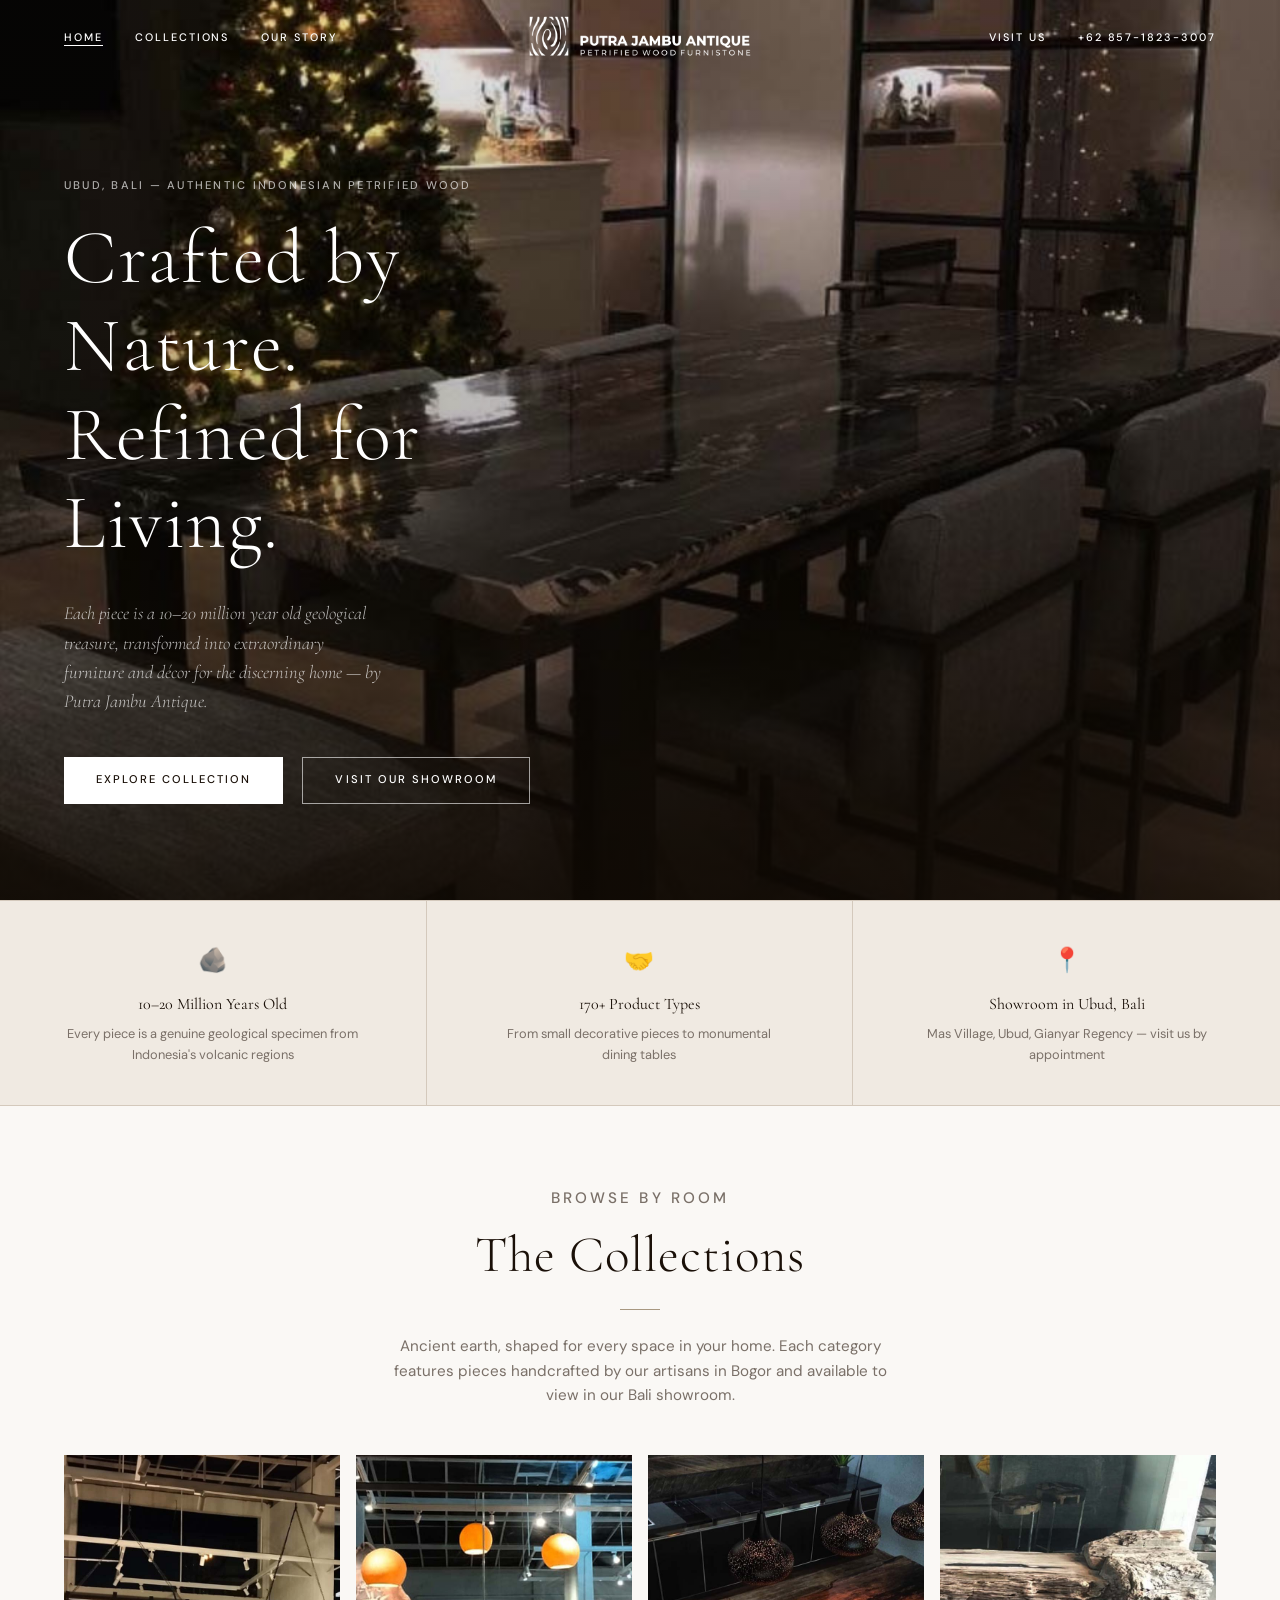
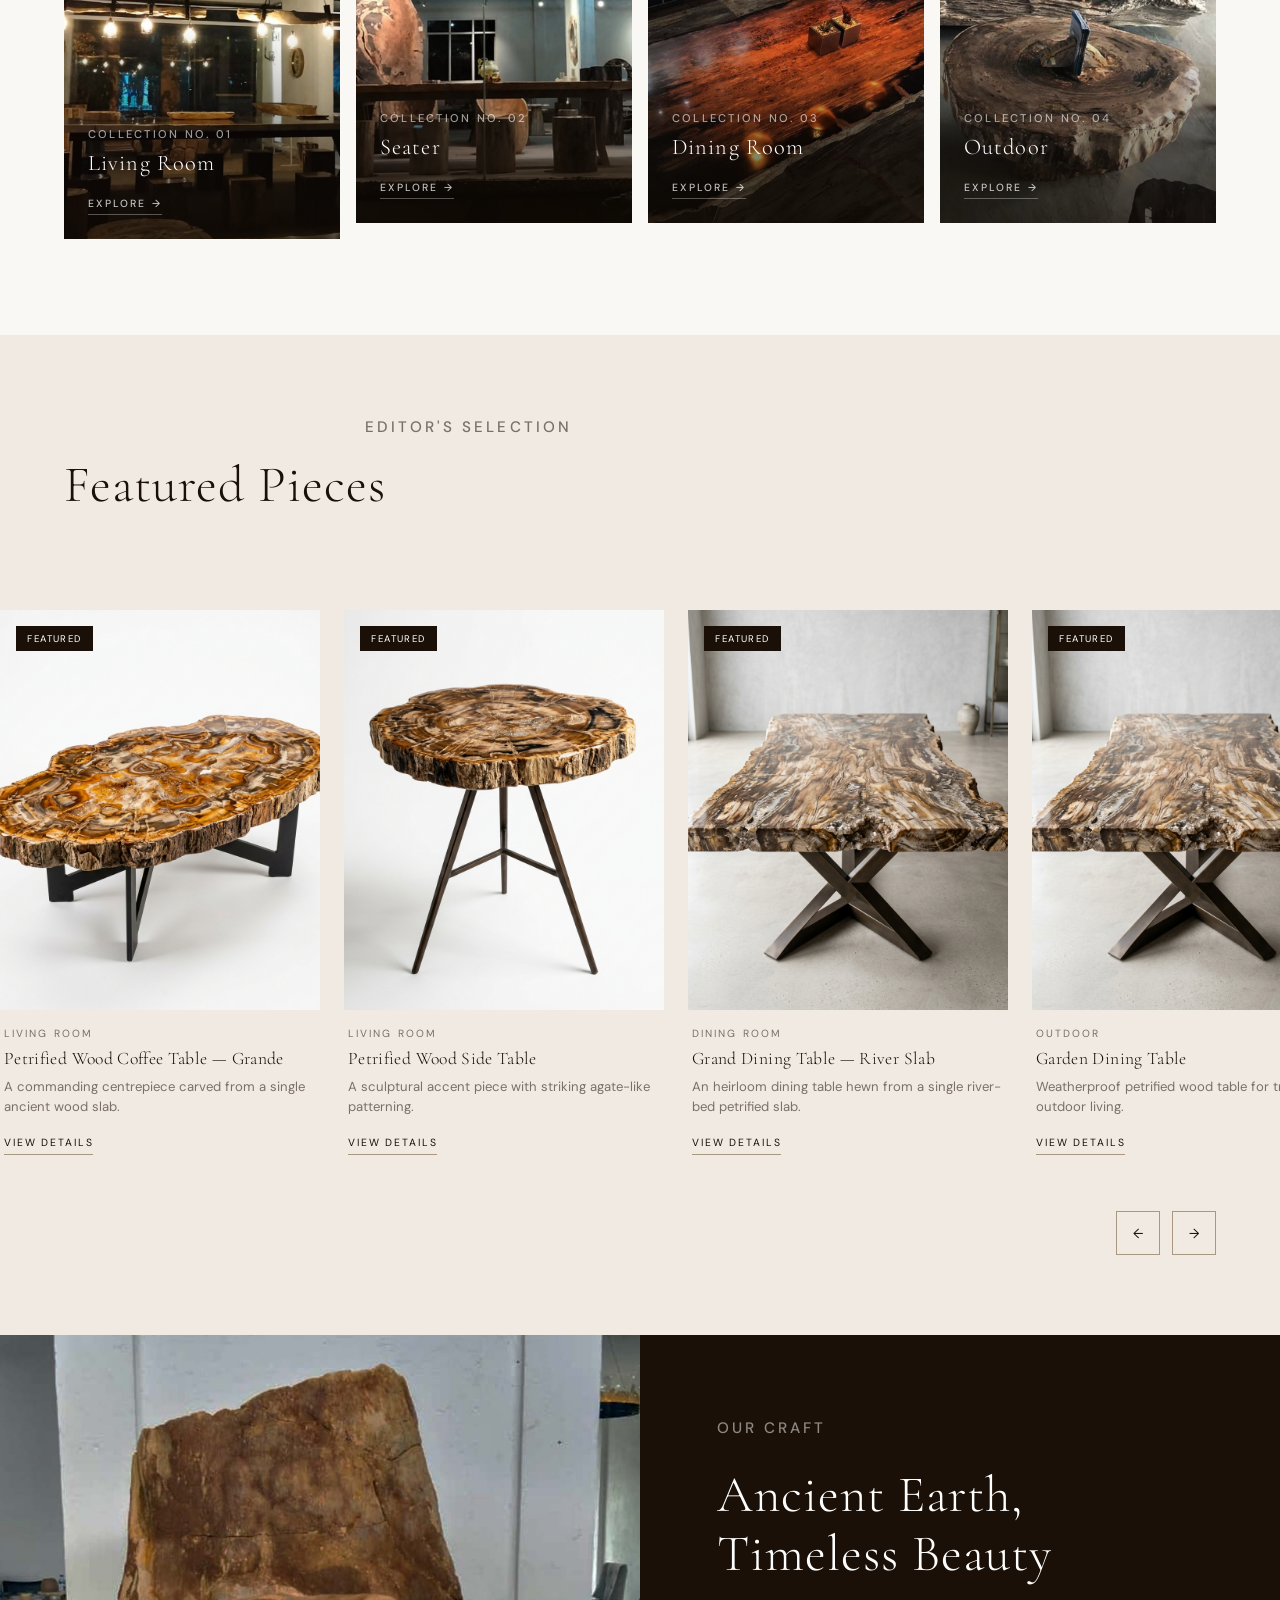
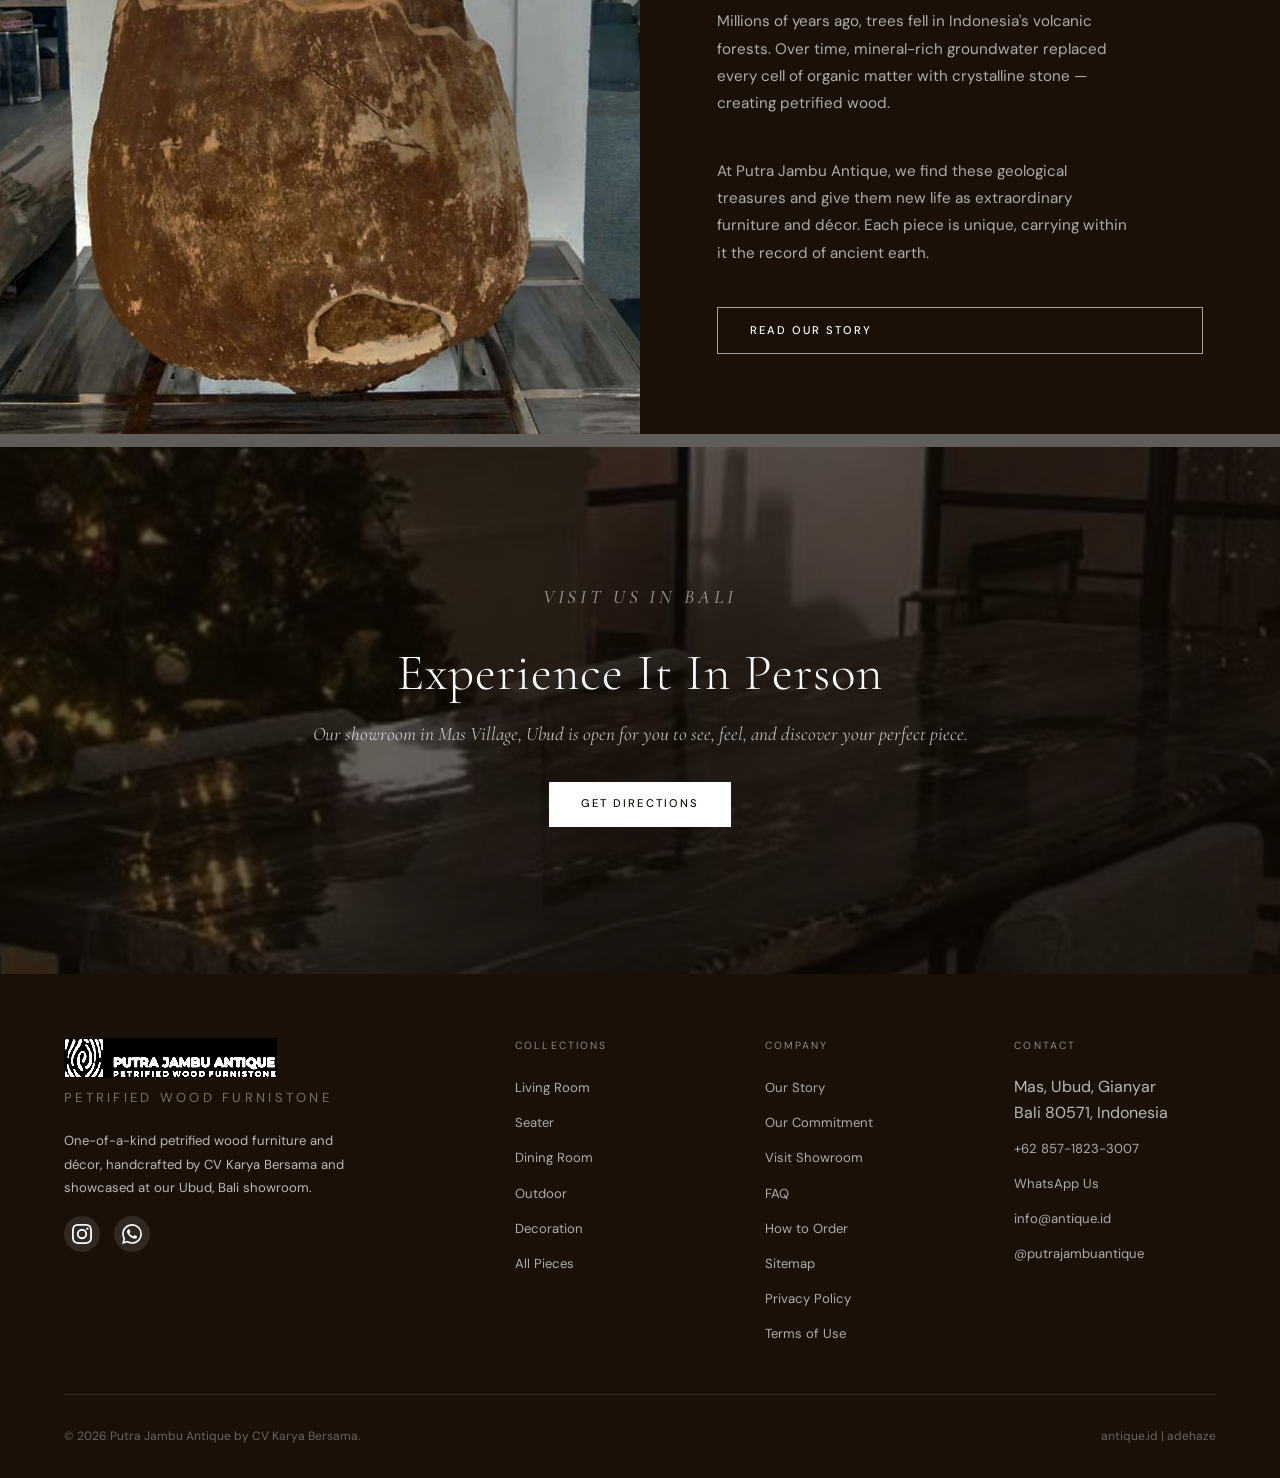
==== commit fb38f7b7: "Add Commitment page, fix breadcrumb to Home > Collections > Category > Product, add HTML-to-Markdown" ====
--- a/public/index.html
+++ b/public/index.html
@@ -259,7 +259,7 @@
       <div>
         <p class="footer__col-title">Company</p>
         <ul class="footer__links">
-          <li><a href="/about">Our Story</a></li>
+          <li><a href="/about">Our Story</a></li><li><a href="/commitment">Our Commitment</a></li>
           <li><a href="/contact">Visit Showroom</a></li>
           <li><a href="/faq">FAQ</a></li>
           <li><a href="/faq#how-to-order">How to Order</a></li>
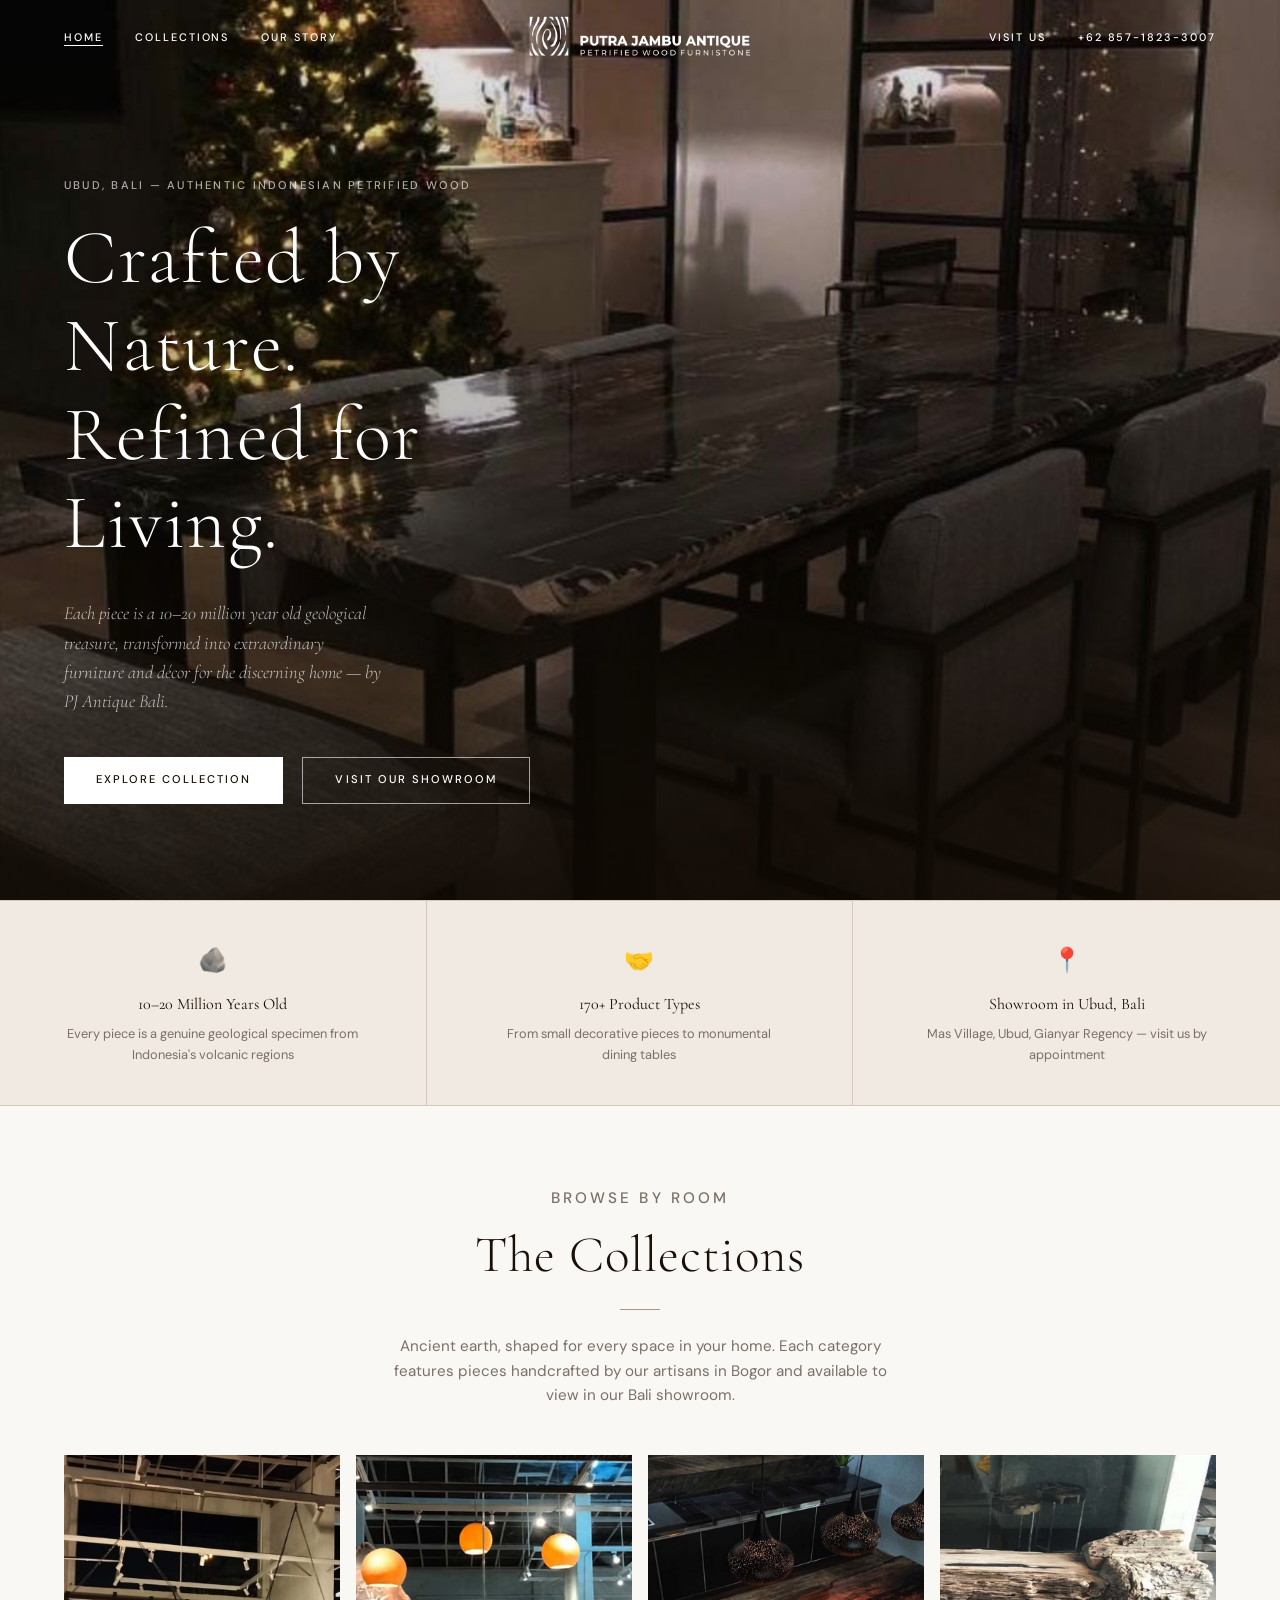
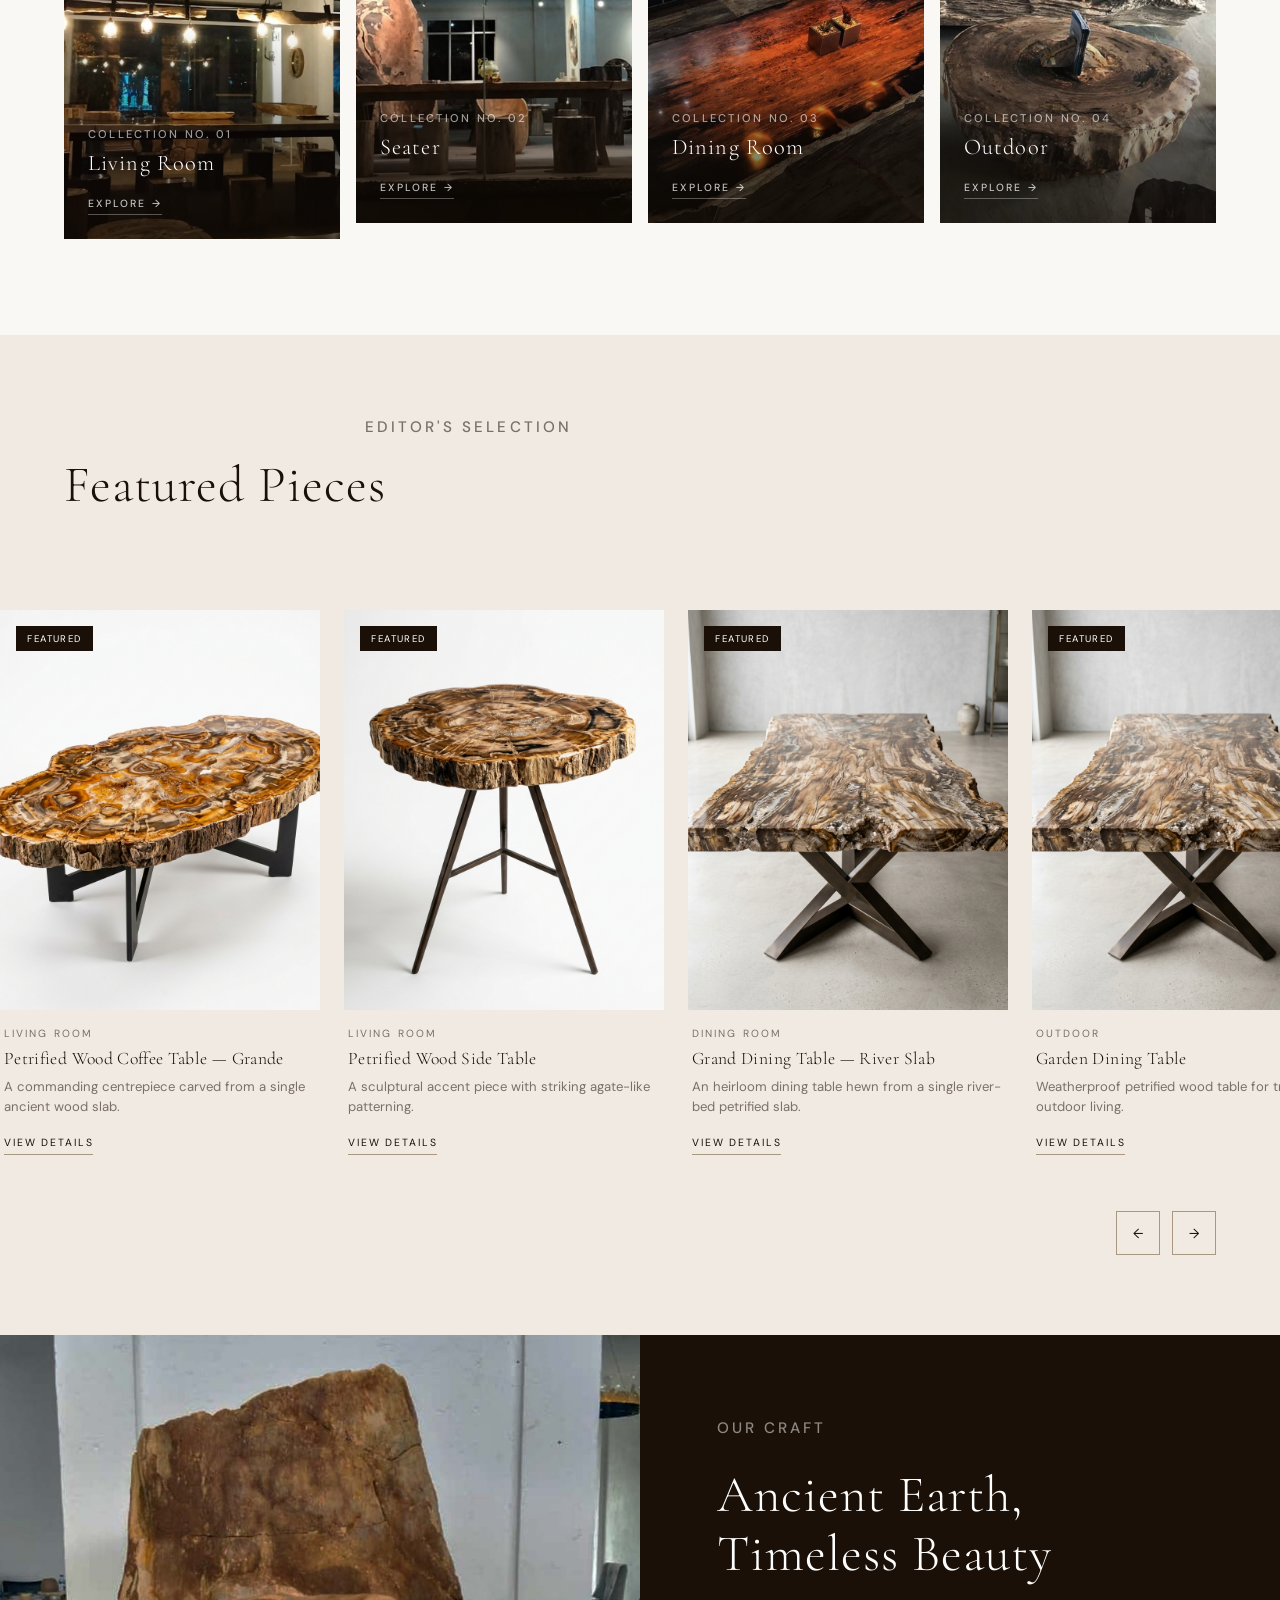
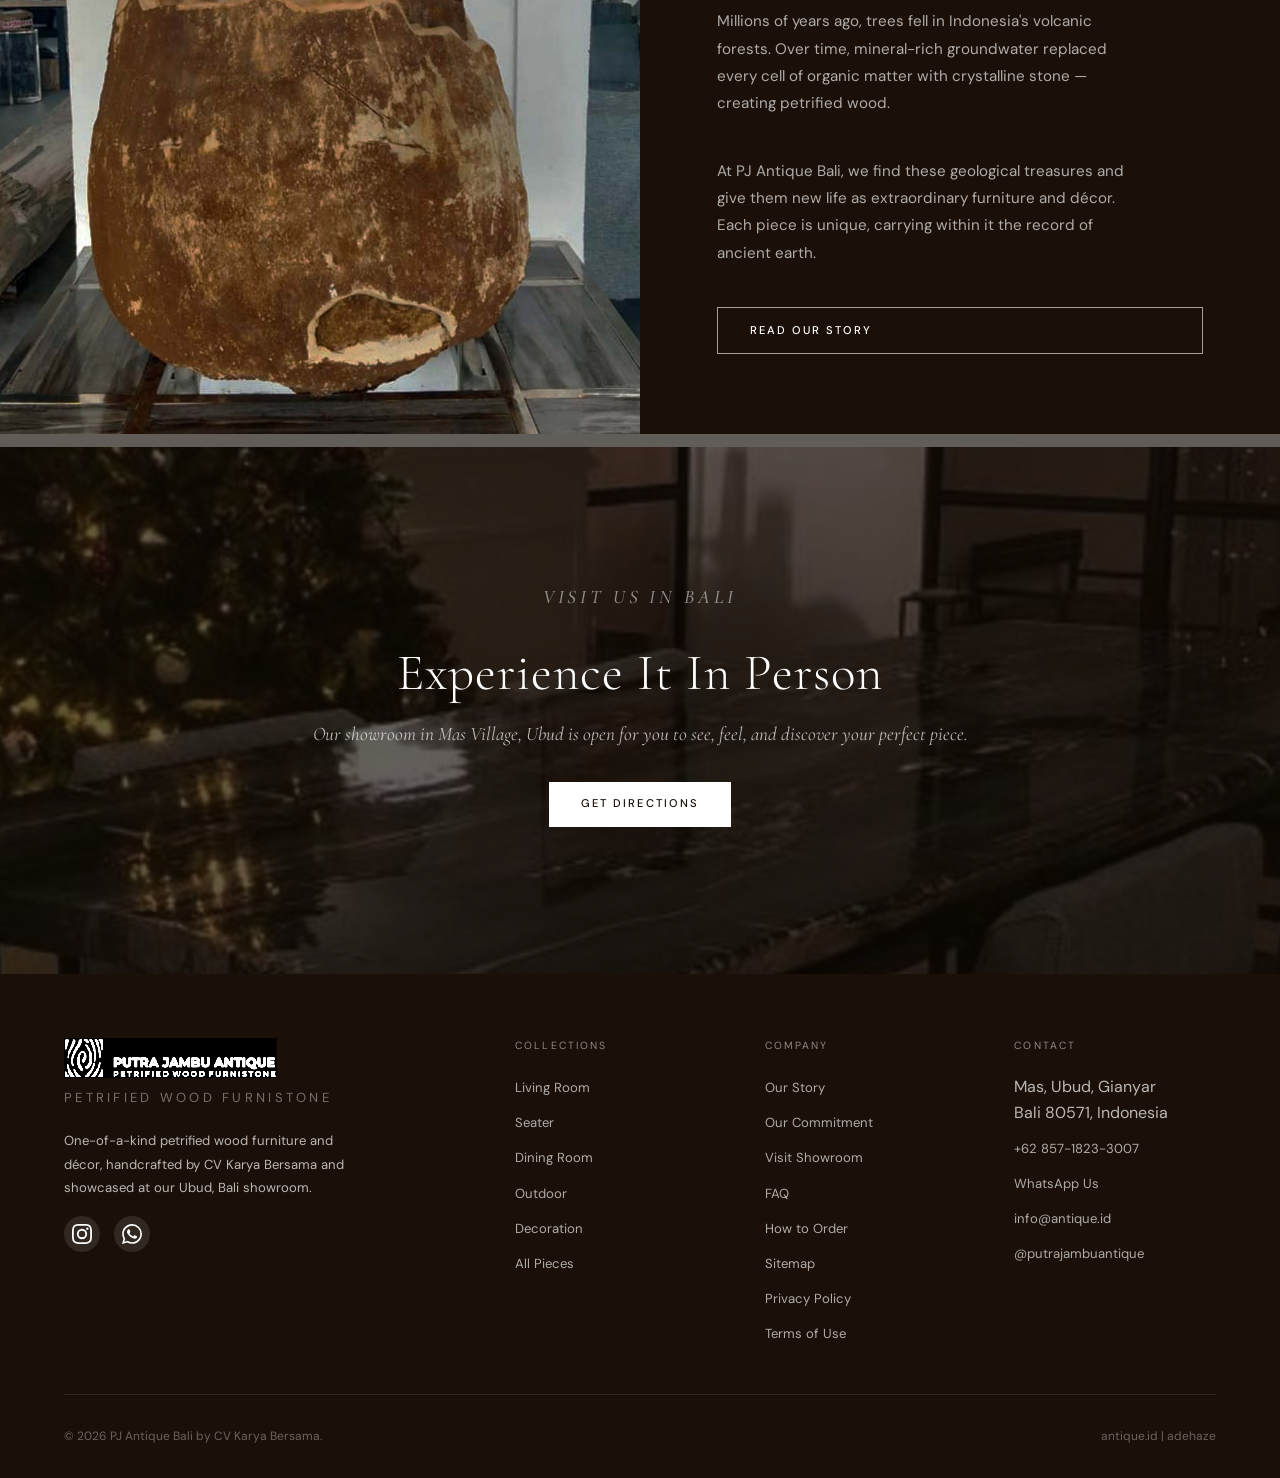
==== commit 8d286377: "Update brand name for Local SEO, fix product title and alt tags, and change Call Us to WhatsApp link" ====
--- a/public/index.html
+++ b/public/index.html
@@ -3,15 +3,15 @@
 <head>
   <meta charset="UTF-8">
   <meta name="viewport" content="width=device-width, initial-scale=1.0">
-  <title>Putra Jambu Antique — Petrified Wood Furnistone, Bali</title>
+  <title>PJ Antique Bali — Petrified Wood Furnistone, Bali</title>
   <meta name="description" content="Discover one-of-a-kind petrified wood furniture and decor at our Bali showroom. Handcrafted from 10–20 million year old fossilised wood by CV Karya Bersama.">
-  <meta property="og:title" content="Putra Jambu Antique — Petrified Wood Furnistone, Bali">
+  <meta property="og:title" content="PJ Antique Bali — Petrified Wood Furnistone, Bali">
   <meta property="og:description" content="Timeless pieces from ancient earth. Visit our showroom in Ubud, Bali.">
   <meta property="og:type" content="website">
   <meta property="og:url" content="https://antique.id/">
   <meta property="og:image" content="https://antique.id/images/hero_bg.png">
   <meta name="twitter:card" content="summary_large_image">
-  <meta name="twitter:title" content="Putra Jambu Antique — Petrified Wood Furnistone, Bali">
+  <meta name="twitter:title" content="PJ Antique Bali — Petrified Wood Furnistone, Bali">
   <meta name="twitter:description" content="Timeless pieces from ancient earth. Visit our showroom in Ubud, Bali.">
   <meta name="twitter:image" content="https://antique.id/images/hero_bg.png">
   <meta name="robots" content="index, follow">
@@ -20,7 +20,7 @@
   {
     "@context": "https://schema.org",
     "@type": "LocalBusiness",
-    "name": "Putra Jambu Antique",
+    "name": "PJ Antique Bali",
     "alternateName": "PJA Petrified Wood Furnistone",
     "description": "Handcrafted petrified wood furniture and decor showroom in Ubud, Bali. One-of-a-kind pieces made from 10\u201320 million year old fossilised wood.",
     "url": "https://antique.id",
@@ -73,8 +73,8 @@
       <li><a href="/about" class="nav__link" id="nav-about">Our Story</a></li>
     </ul>
 
-    <a href="/" class="nav__logo" aria-label="Putra Jambu Antique — Home">
-      <img src="images/PJA Header Logo_No_White_Background_1.png" alt="Putra Jambu Antique" class="nav__logo-img" height="42" style="height:42px;width:auto;display:block;">
+    <a href="/" class="nav__logo" aria-label="PJ Antique Bali — Home">
+      <img src="images/PJA Header Logo_No_White_Background_1.png" alt="PJ Antique Bali" class="nav__logo-img" height="42" style="height:42px;width:auto;display:block;">
     </a>
 
     <ul class="nav__links nav__links--right" role="list">
@@ -105,7 +105,7 @@
   <div class="hero__content">
     <p class="label hero__label">Ubud, Bali — Authentic Indonesian Petrified Wood</p>
     <h1 class="hero__title" id="hero-title">Crafted by<br>Nature.<br>Refined for<br>Living.</h1>
-    <p class="hero__subtitle">Each piece is a 10–20 million year old geological treasure, transformed into extraordinary furniture and décor for the discerning home — by Putra Jambu Antique.</p>
+    <p class="hero__subtitle">Each piece is a 10–20 million year old geological treasure, transformed into extraordinary furniture and décor for the discerning home — by PJ Antique Bali.</p>
     <div class="hero__actions">
       <a href="/collections" class="btn btn--primary" id="hero-explore-btn">Explore Collection</a>
       <a href="/contact" class="btn btn--outline" id="hero-visit-btn">Visit Our Showroom</a>
@@ -212,7 +212,7 @@
     <p class="label">Our Craft</p>
     <h2 id="brand-story-title">Ancient Earth, Timeless Beauty</h2>
     <p>Millions of years ago, trees fell in Indonesia's volcanic forests. Over time, mineral-rich groundwater replaced every cell of organic matter with crystalline stone — creating petrified wood.</p>
-    <p>At Putra Jambu Antique, we find these geological treasures and give them new life as extraordinary furniture and décor. Each piece is unique, carrying within it the record of ancient earth.</p>
+    <p>At PJ Antique Bali, we find these geological treasures and give them new life as extraordinary furniture and décor. Each piece is unique, carrying within it the record of ancient earth.</p>
     <a href="/about" class="btn btn--outline" id="editorial-story-btn">Read Our Story</a>
   </div>
 </section>
@@ -233,7 +233,7 @@
   <div class="footer__inner">
     <div class="footer__top">
       <div class="footer__brand">
-        <img src="images/PJA Header Logo_1.png" alt="Putra Jambu Antique" style="height:40px;width:auto;margin-bottom:0.5rem;filter:invert(1) brightness(10) saturate(0);" loading="lazy">
+        <img src="images/PJA Header Logo_1.png" alt="PJ Antique Bali" style="height:40px;width:auto;margin-bottom:0.5rem;filter:invert(1) brightness(10) saturate(0);" loading="lazy">
         <p class="footer__brand-sub">Petrified Wood Furnistone</p>
         <p>One-of-a-kind petrified wood furniture and décor, handcrafted by CV Karya Bersama and showcased at our Ubud, Bali showroom.</p>
         <div class="footer__social">
@@ -280,7 +280,7 @@
       </div>
     </div>
     <div class="footer__bottom">
-      <p>&copy; <span id="footerYear"></span> Putra Jambu Antique by CV Karya Bersama.</p>
+      <p>&copy; <span id="footerYear"></span> PJ Antique Bali by CV Karya Bersama.</p>
       <p>antique.id | adehaze</p>
     </div>
   </div>
--- a/public/css/main.css
+++ b/public/css/main.css
@@ -170,7 +170,7 @@
   justify-content: center;
   gap: 2.5rem;
 }
-.nav__mobile.open { display: flex; }
+.nav__mobile.active { display: flex; }
 .nav__mobile a {
   font-family: var(--font-display);
   font-size: 2rem;
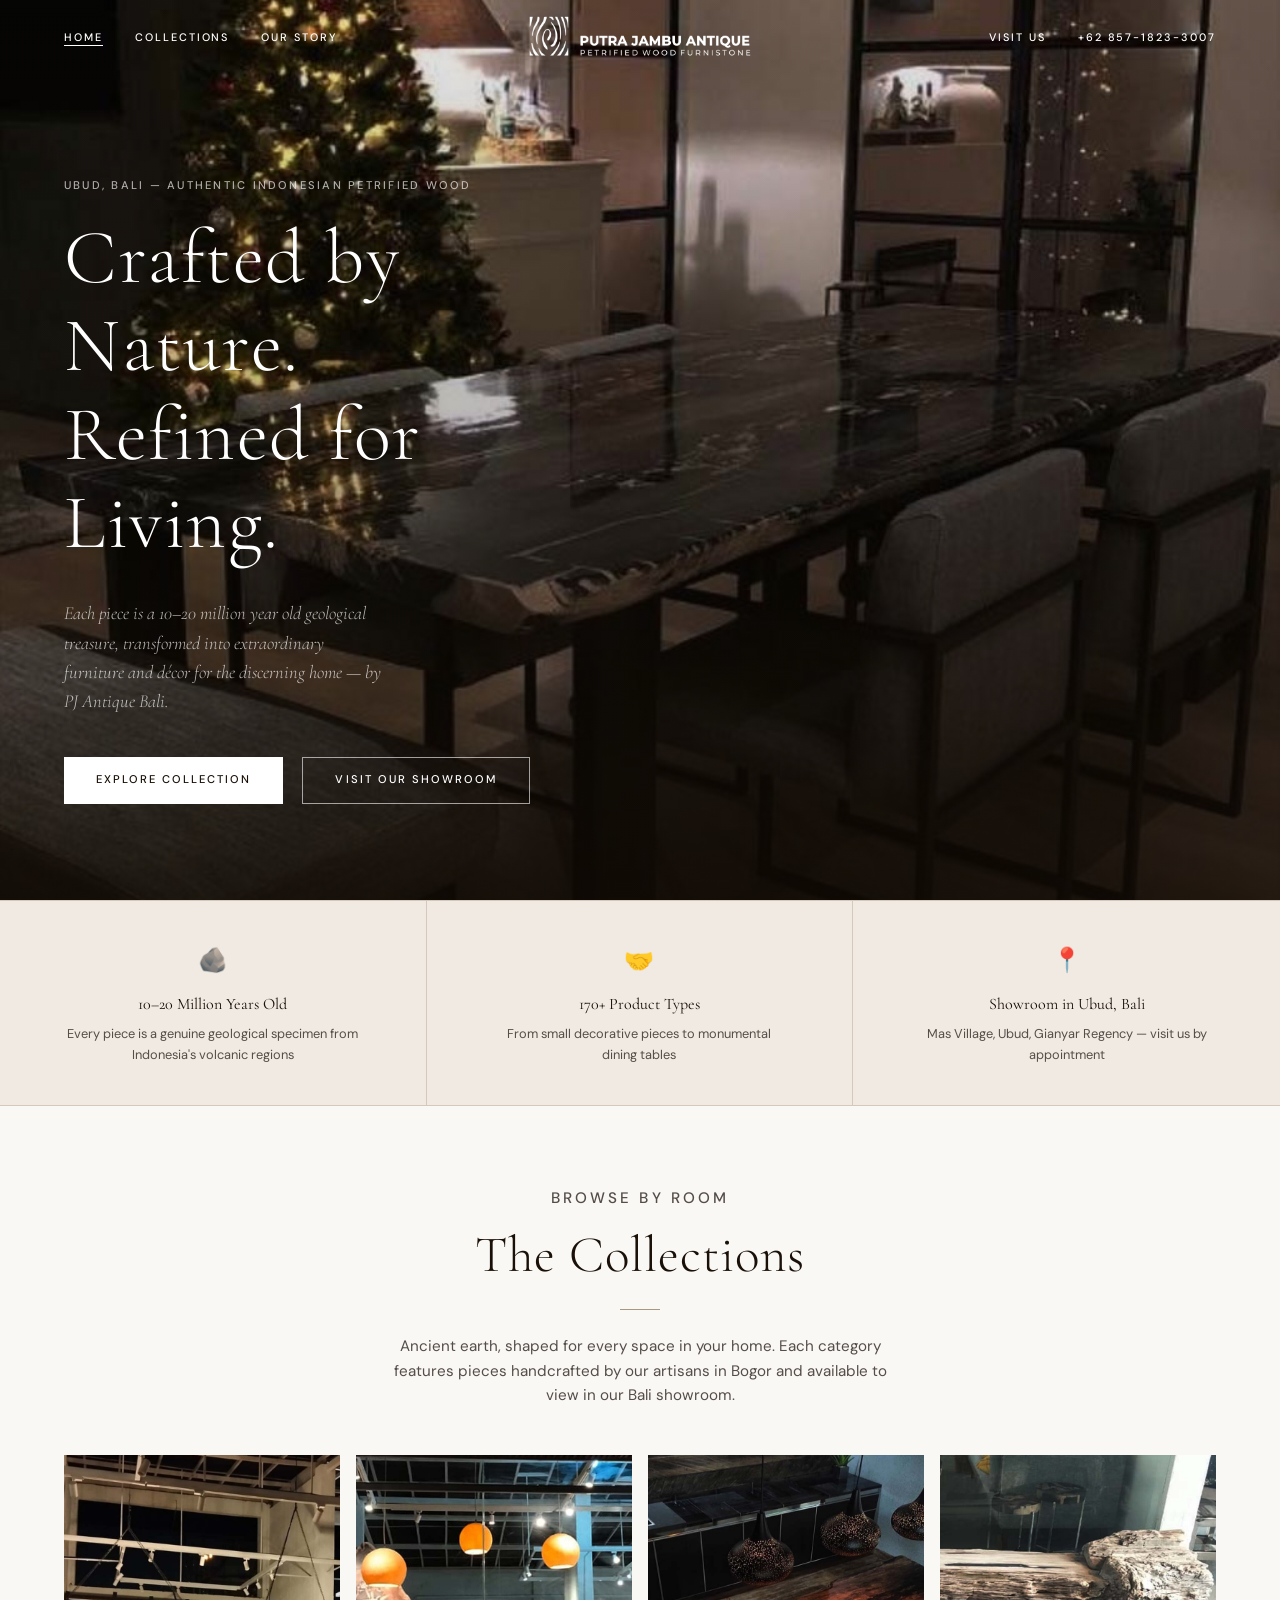
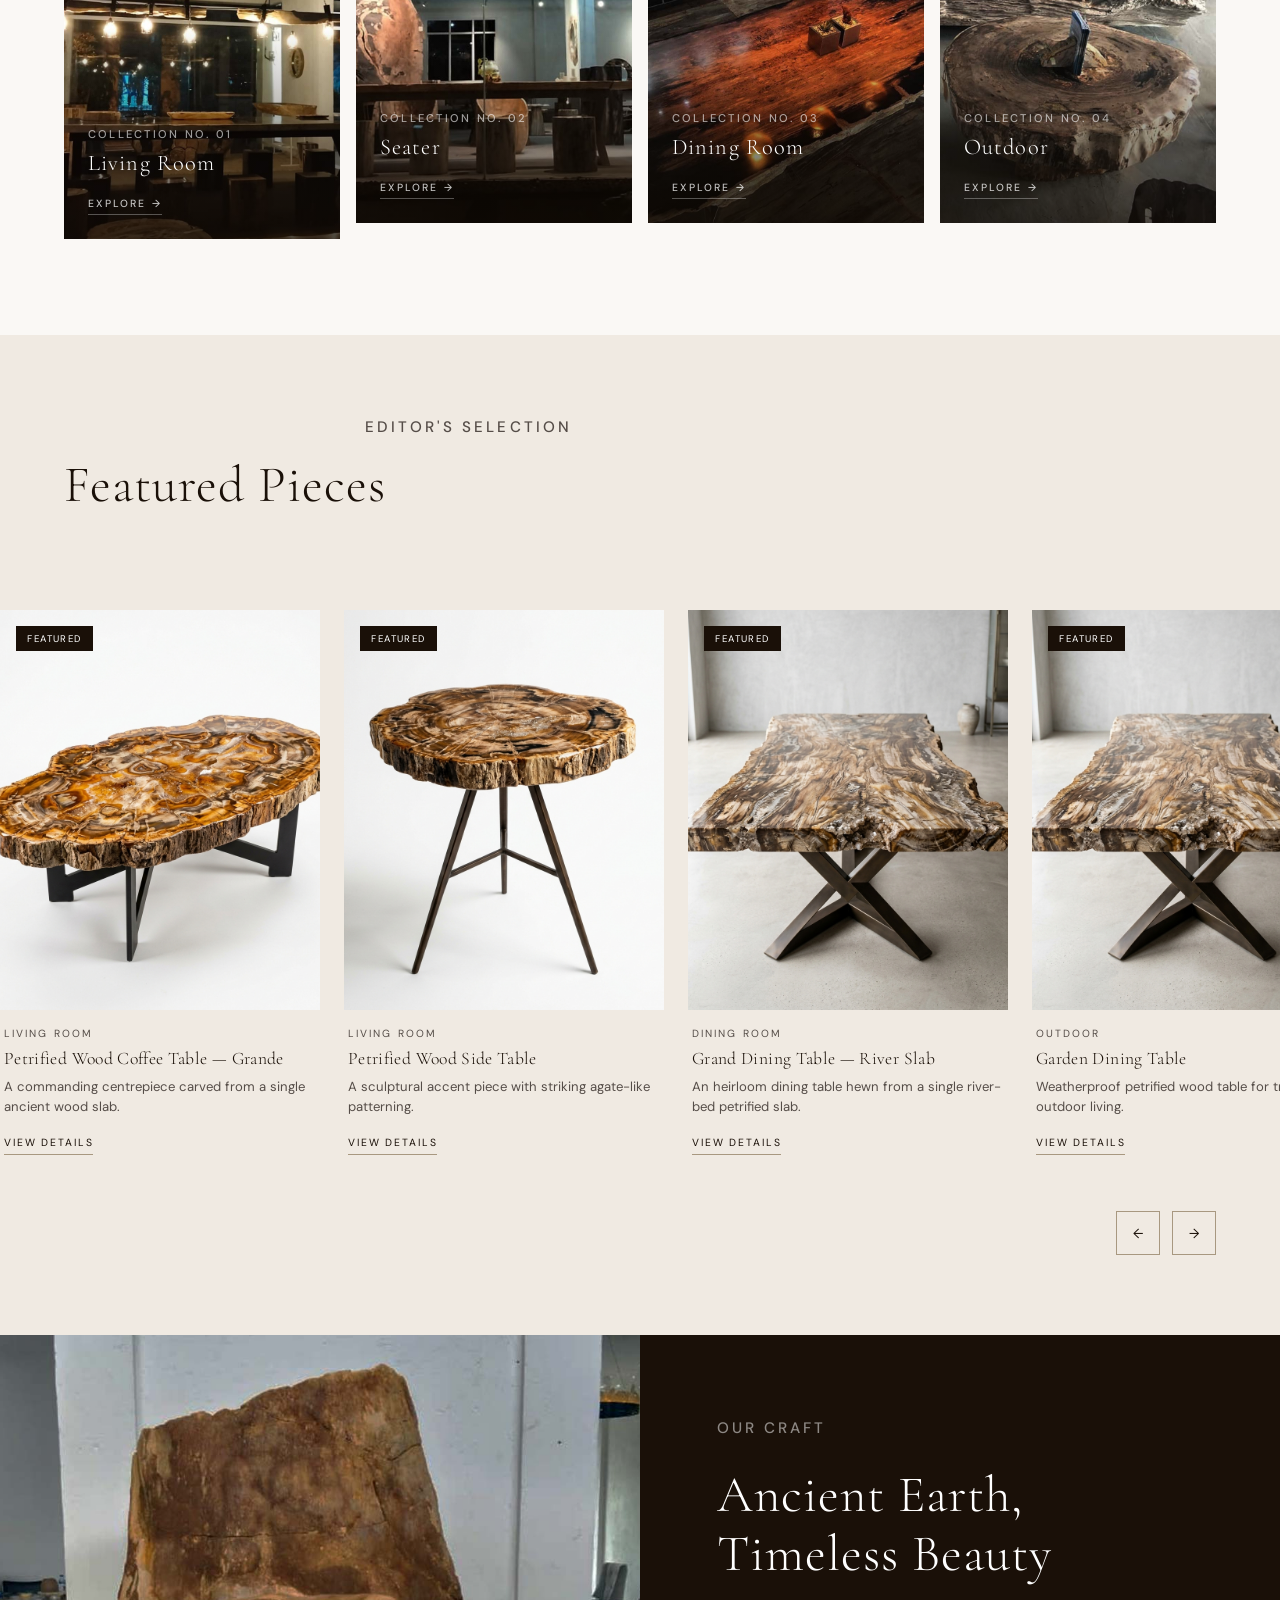
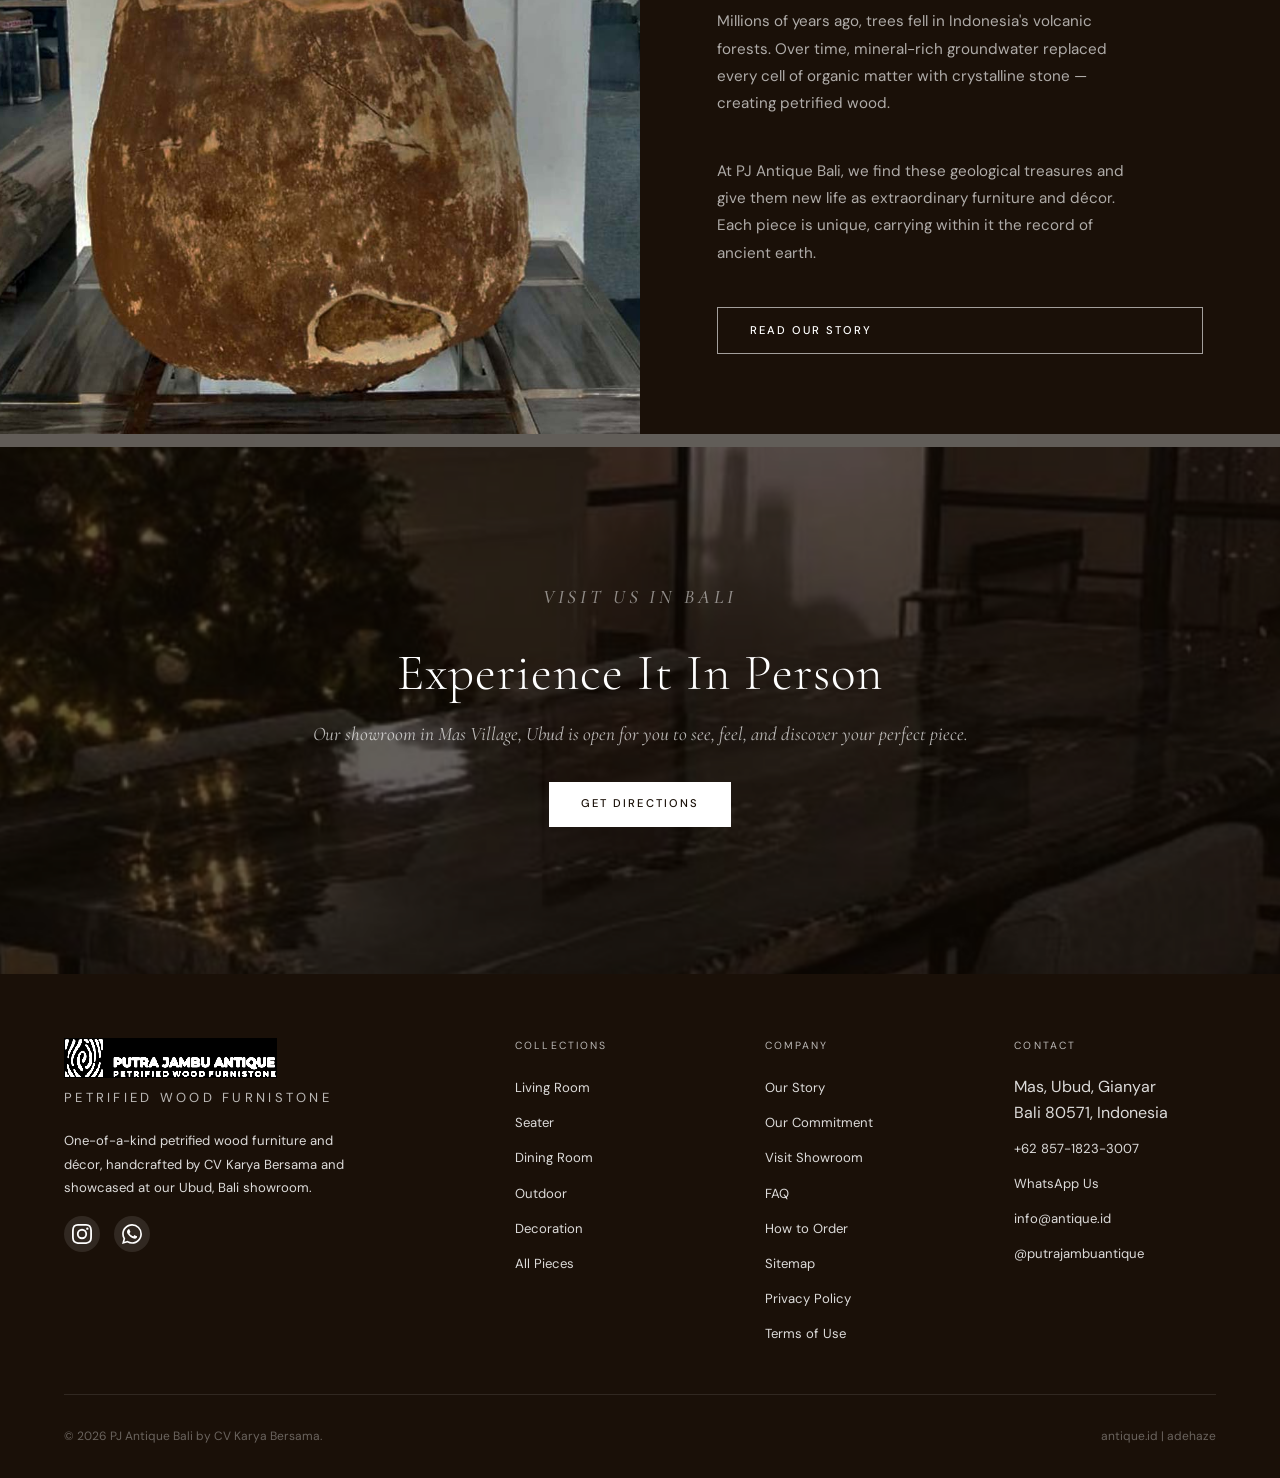
==== commit d322b077: "Fix Lighthouse accessibility issues: remove invalid ARIA list roles, fix low contrast, add unique ar" ====
--- a/public/index.html
+++ b/public/index.html
@@ -192,7 +192,7 @@
       <h2 id="featured-title">Featured Pieces</h2>
     </div>
     <div class="featured__track-wrap">
-      <div class="featured__track" id="featuredTrack" role="list">
+      <div class="featured__track" id="featuredTrack">
         <!-- Injected by JS from products.json -->
       </div>
     </div>
@@ -297,7 +297,7 @@
           const imgSrc = window.PJA.resolveImage(p);
           const catLabel = p.categoryLabel || window.PJA.getCategoryLabel(p.category);
           track.innerHTML += `
-            <a href="/product?id=${p.id}" class="prod-card" id="prod-${p.id}">
+            <a href="/product?id=${p.id}" class="prod-card" id="prod-${p.id}" aria-label="${p.name} - SKU ${p.id}">
               <div class="prod-card__img-wrap">
                 <img src="${imgSrc}" alt="${p.name}" class="prod-card__img" loading="lazy"
                      onerror="this.src='${p.fallbackImage || 'images/prod_coffee_table.png'}';this.onerror=null;">
--- a/public/css/main.css
+++ b/public/css/main.css
@@ -11,7 +11,7 @@
   --espresso-mid: #3D2B1A;
   --wood:         #8C6A4A;
   --wood-light:   #B59574;
-  --warm-gray:    #7A7068;
+  --warm-gray:    #554D48;
   --border:       #D4C9BC;
   --border-dark:  #A89880;
   --white:        #FFFFFF;
@@ -1068,7 +1068,7 @@
    ============================================================ */
 .footer {
   background: var(--espresso);
-  color: rgba(255,255,255,0.7);
+  color: rgba(255,255,255,0.85);
   padding: 4rem var(--page-px) 2rem;
 }
 .footer__inner {
@@ -1103,7 +1103,7 @@
   font-size: 0.6rem;
   letter-spacing: 0.25em;
   text-transform: uppercase;
-  color: rgba(255,255,255,0.4);
+  color: rgba(255,255,255,0.7);
   margin-bottom: 1.2rem;
 }
 .footer__brand p {
@@ -1116,13 +1116,13 @@
   font-size: 0.65rem;
   letter-spacing: 0.2em;
   text-transform: uppercase;
-  color: rgba(255,255,255,0.5);
+  color: rgba(255,255,255,0.7);
   margin-bottom: 1.2rem;
 }
 .footer__links { display: flex; flex-direction: column; gap: 0.6rem; }
 .footer__links a {
   font-size: 0.82rem;
-  color: rgba(255,255,255,0.65);
+  color: rgba(255,255,255,0.85);
   transition: color 0.2s;
 }
 .footer__links a:hover { color: var(--white); }
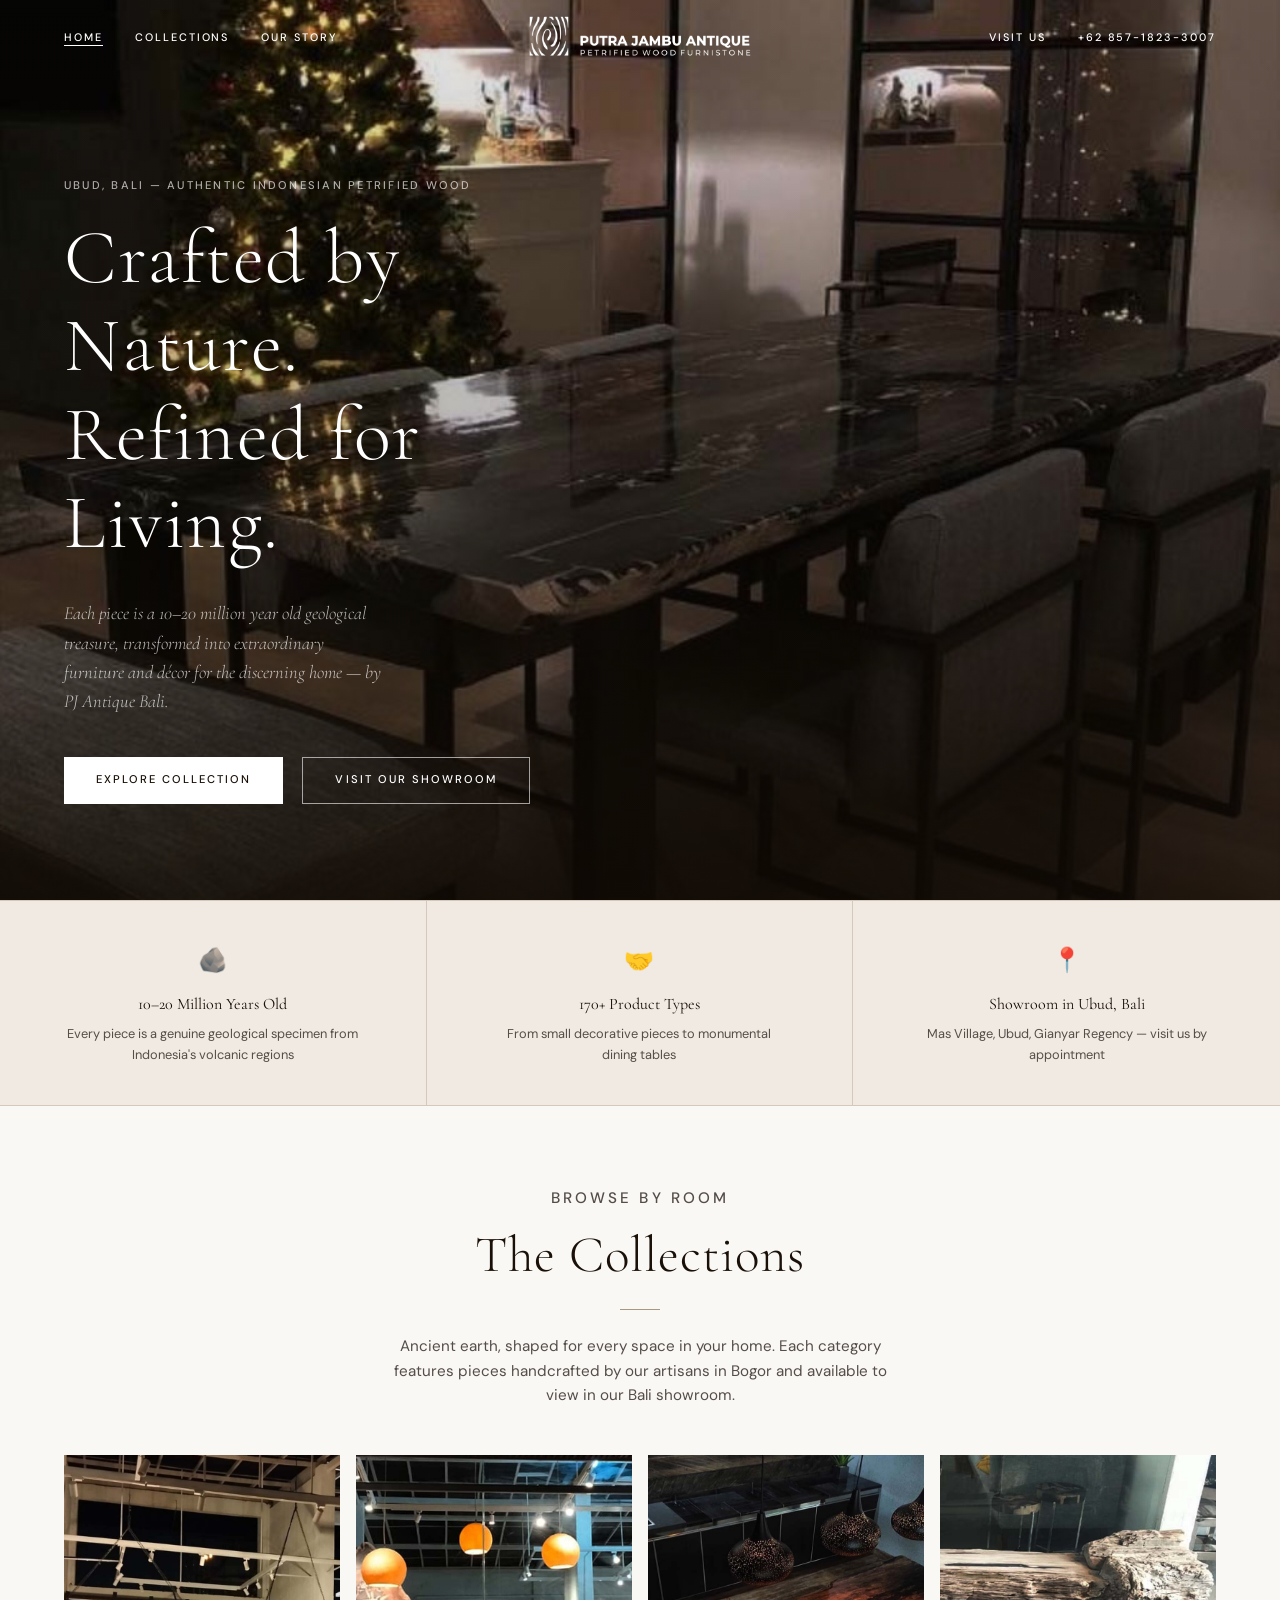
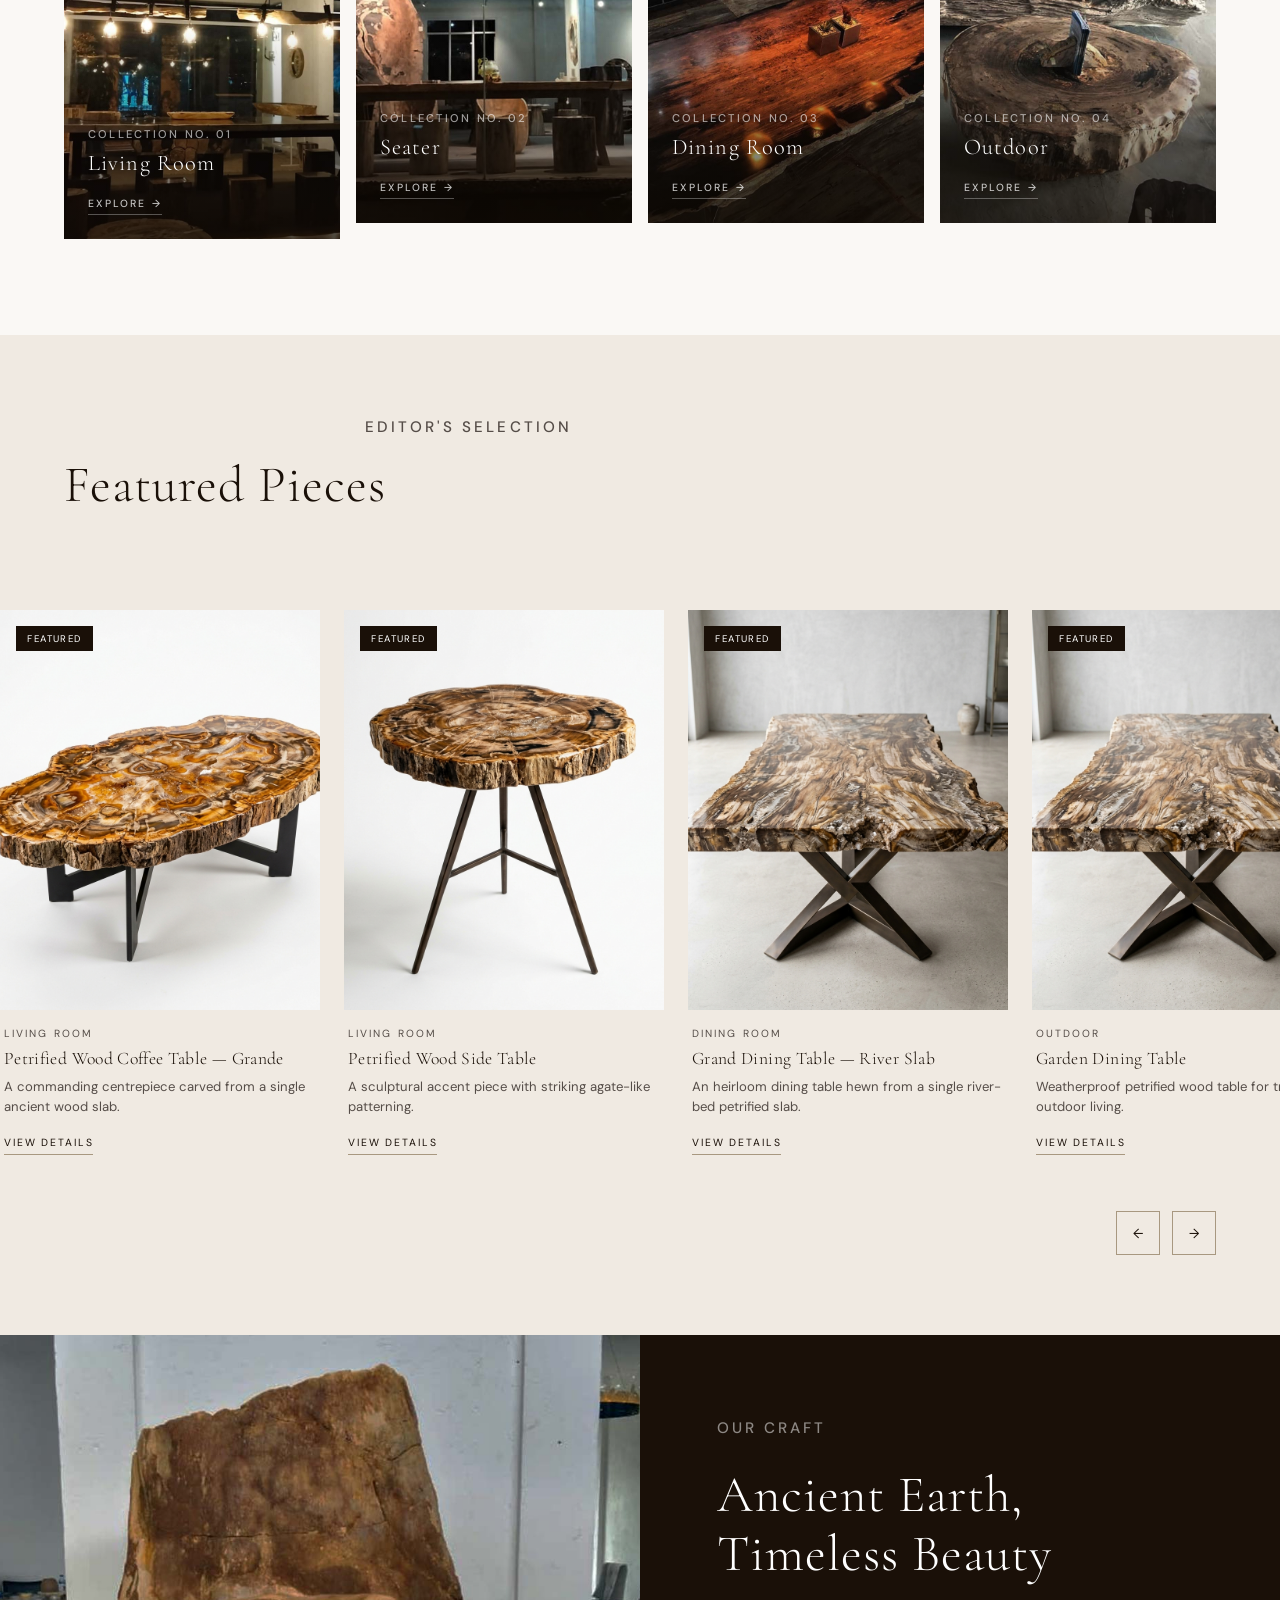
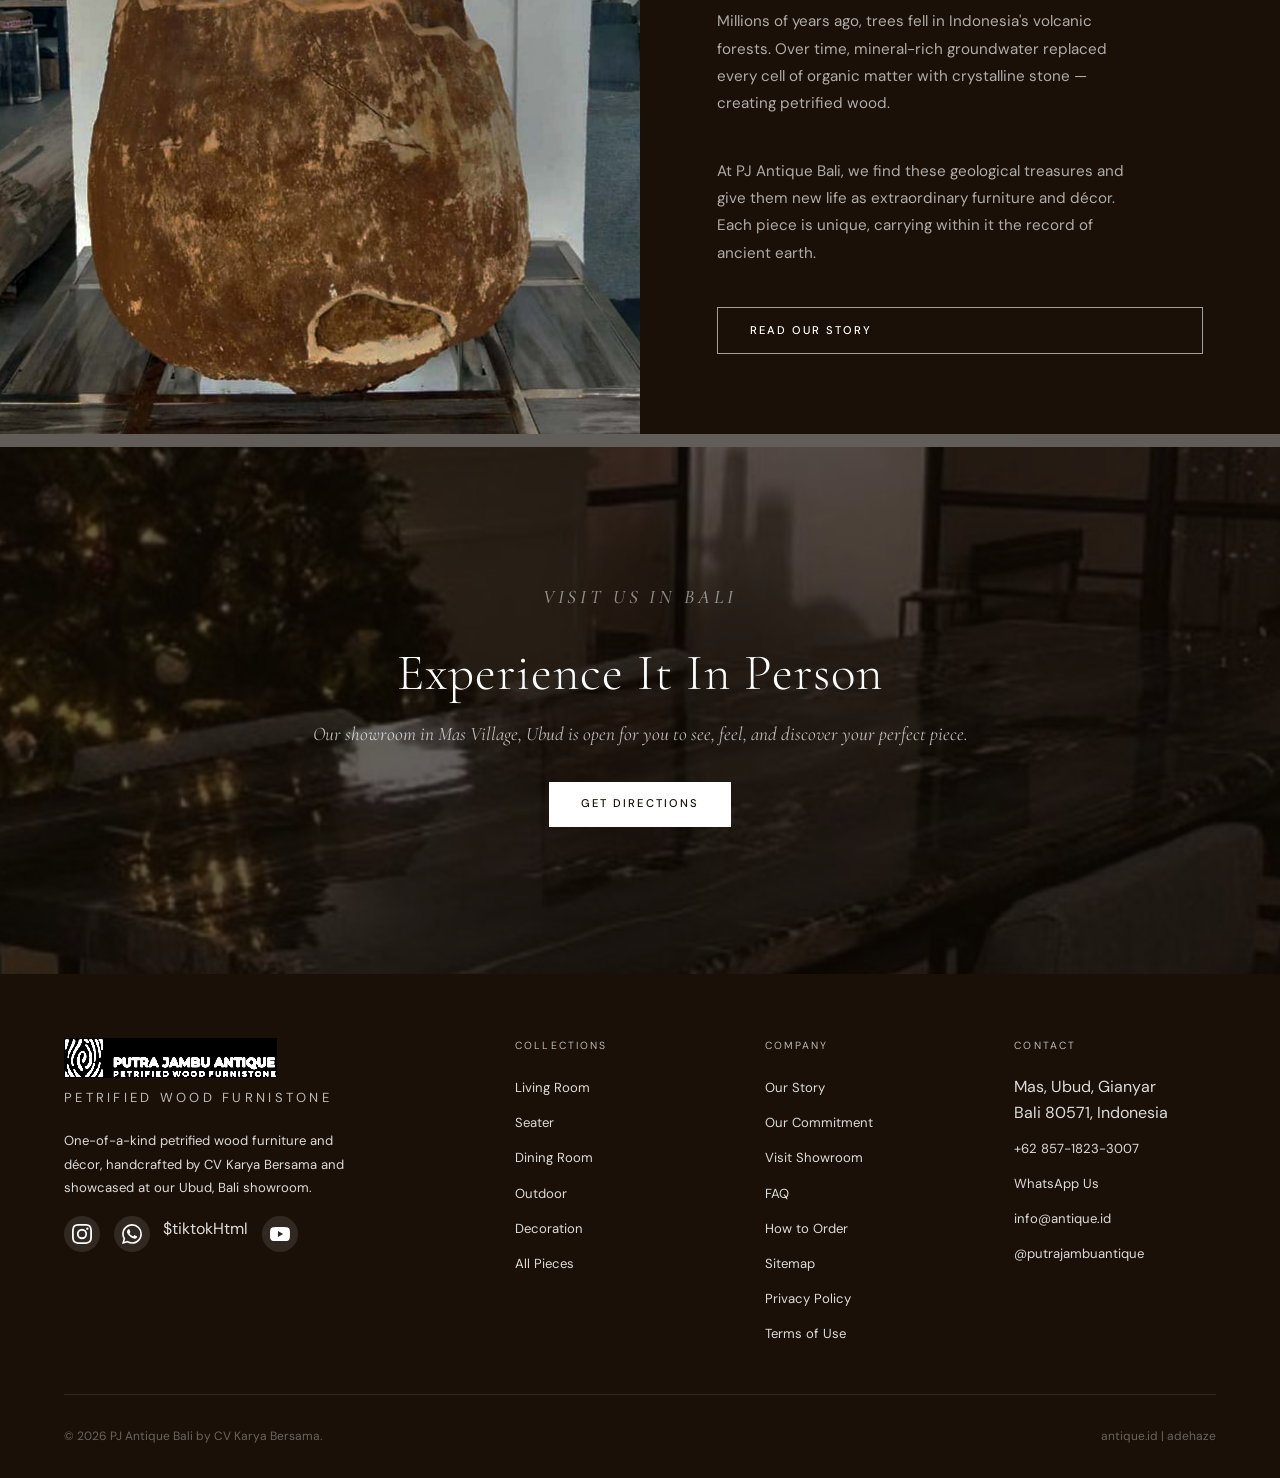
==== commit c0fab071: "feat: add mini FAQ accordion to product page fix: replace tel links with WhatsApp chore: update foot" ====
--- a/public/index.html
+++ b/public/index.html
@@ -79,7 +79,7 @@
 
     <ul class="nav__links nav__links--right" role="list">
       <li><a href="/contact" class="nav__link" id="nav-contact">Visit Us</a></li>
-      <li><a href="tel:+6285718233007" class="nav__link" id="nav-phone">+62 857-1823-3007</a></li>
+      <li><a href="https://wa.me/6285718233007" class="nav__link" id="nav-phone">+62 857-1823-3007</a></li>
     </ul>
 
     <button class="nav__hamburger" id="navHamburger" aria-label="Open menu" aria-expanded="false">
@@ -95,7 +95,7 @@
   <a href="/collections">Collections</a>
   <a href="/about">Our Story</a>
   <a href="/contact">Visit Us</a>
-  <a href="tel:+6285718233007">+62 857-1823-3007</a>
+  <a href="https://wa.me/6285718233007">+62 857-1823-3007</a>
 </div>
 
 <!-- HERO -->
@@ -243,6 +243,10 @@
           <a href="https://wa.me/6285718233007" target="_blank" rel="noopener noreferrer" id="footer-wa" aria-label="WhatsApp">
             <svg width="20" height="20" viewBox="0 0 24 24" fill="currentColor"><path d="M17.472 14.382c-.297-.149-1.758-.867-2.03-.967-.273-.099-.471-.148-.67.15-.197.297-.767.966-.94 1.164-.173.199-.347.223-.644.075-.297-.15-1.255-.463-2.39-1.475-.883-.788-1.48-1.761-1.653-2.059-.173-.297-.018-.458.13-.606.134-.133.298-.347.446-.52.149-.174.198-.298.298-.497.099-.198.05-.371-.025-.52-.075-.149-.669-1.612-.916-2.207-.242-.579-.487-.5-.669-.51-.173-.008-.371-.01-.57-.01-.198 0-.52.074-.792.372-.272.297-1.04 1.016-1.04 2.479 0 1.462 1.065 2.875 1.213 3.074.149.198 2.096 3.2 5.077 4.487.709.306 1.262.489 1.694.625.712.227 1.36.195 1.871.118.571-.085 1.758-.719 2.006-1.413.248-.694.248-1.289.173-1.413-.074-.124-.272-.198-.57-.347m-5.421 7.403h-.004a9.87 9.87 0 01-5.031-1.378l-.361-.214-3.741.982.998-3.648-.235-.374a9.86 9.86 0 01-1.51-5.26c.001-5.45 4.436-9.884 9.888-9.884 2.64 0 5.122 1.03 6.988 2.898a9.825 9.825 0 012.893 6.994c-.003 5.45-4.437 9.884-9.885 9.884m8.413-18.297A11.815 11.815 0 0012.05 0C5.495 0 .16 5.335.157 11.892c0 2.096.547 4.142 1.588 5.945L.057 24l6.305-1.654a11.882 11.882 0 005.683 1.448h.005c6.554 0 11.89-5.335 11.893-11.893a11.821 11.821 0 00-3.48-8.413z"/></svg>
           </a>
+                    $tiktokHtml
+          <a href="https://www.youtube.com/@PJAntique" target="_blank" rel="noopener noreferrer" id="footer-youtube" aria-label="YouTube">
+            <svg width="20" height="20" viewBox="0 0 24 24" fill="currentColor"><path d="M23.498 6.186a3.016 3.016 0 0 0-2.122-2.136C19.505 3.545 12 3.545 12 3.545s-7.505 0-9.377.505A3.017 3.017 0 0 0 .502 6.186C0 8.07 0 12 0 12s0 3.93.502 5.814a3.016 3.016 0 0 0 2.122 2.136c1.871.505 9.376.505 9.376.505s7.505 0 9.377-.505a3.015 3.015 0 0 0 2.122-2.136C24 15.93 24 12 24 12s0-3.93-.502-5.814zM9.545 15.568V8.432L15.818 12l-6.273 3.568z"/></svg>
+          </a>
         </div>
       </div>
       <div>
@@ -272,7 +276,7 @@
         <p class="footer__col-title">Contact</p>
         <ul class="footer__links">
           <li>Mas, Ubud, Gianyar<br>Bali 80571, Indonesia</li>
-          <li><a href="tel:+6285718233007">+62 857-1823-3007</a></li>
+          <li><a href="https://wa.me/6285718233007">+62 857-1823-3007</a></li>
           <li><a href="https://wa.me/6285718233007" target="_blank" rel="noopener">WhatsApp Us</a></li>
           <li><a href="mailto:info@antique.id">info@antique.id</a></li>
           <li><a href="https://www.instagram.com/putrajambuantique/" target="_blank" rel="noopener">@putrajambuantique</a></li>
--- a/public/css/main.css
+++ b/public/css/main.css
@@ -829,6 +829,56 @@
   font-size: 0.75rem;
   color: var(--warm-gray);
   text-align: center;
+}
+
+/* Product page mini accordion */
+.product-accordion {
+  margin-top: 1rem;
+  border-top: 1px solid var(--border);
+}
+.product-accordion details {
+  border-bottom: 1px solid var(--border);
+}
+.product-accordion summary {
+  list-style: none;
+  display: flex;
+  justify-content: space-between;
+  align-items: center;
+  padding: 1rem 0;
+  font-family: var(--font-display);
+  font-size: 1.1rem;
+  font-weight: 400;
+  color: var(--espresso);
+  cursor: pointer;
+  user-select: none;
+  transition: color 0.2s;
+}
+.product-accordion summary::-webkit-details-marker { display: none; }
+.product-accordion summary::after {
+  content: '+';
+  font-family: var(--font-body);
+  font-size: 1.2rem;
+  color: var(--warm-gray);
+  font-weight: 300;
+  transition: transform 0.3s;
+  flex-shrink: 0;
+  margin-left: 1rem;
+}
+.product-accordion details[open] > summary { color: var(--wood); }
+.product-accordion details[open] > summary::after { transform: rotate(45deg); }
+.product-accordion__content {
+  padding-bottom: 1.25rem;
+  font-size: 0.85rem;
+  color: var(--warm-gray);
+  line-height: 1.6;
+}
+.product-accordion__content a {
+  color: var(--espresso);
+  text-decoration: underline;
+  text-underline-offset: 2px;
+}
+.product-accordion__content a:hover {
+  color: var(--wood);
 }
 
 .related-section {
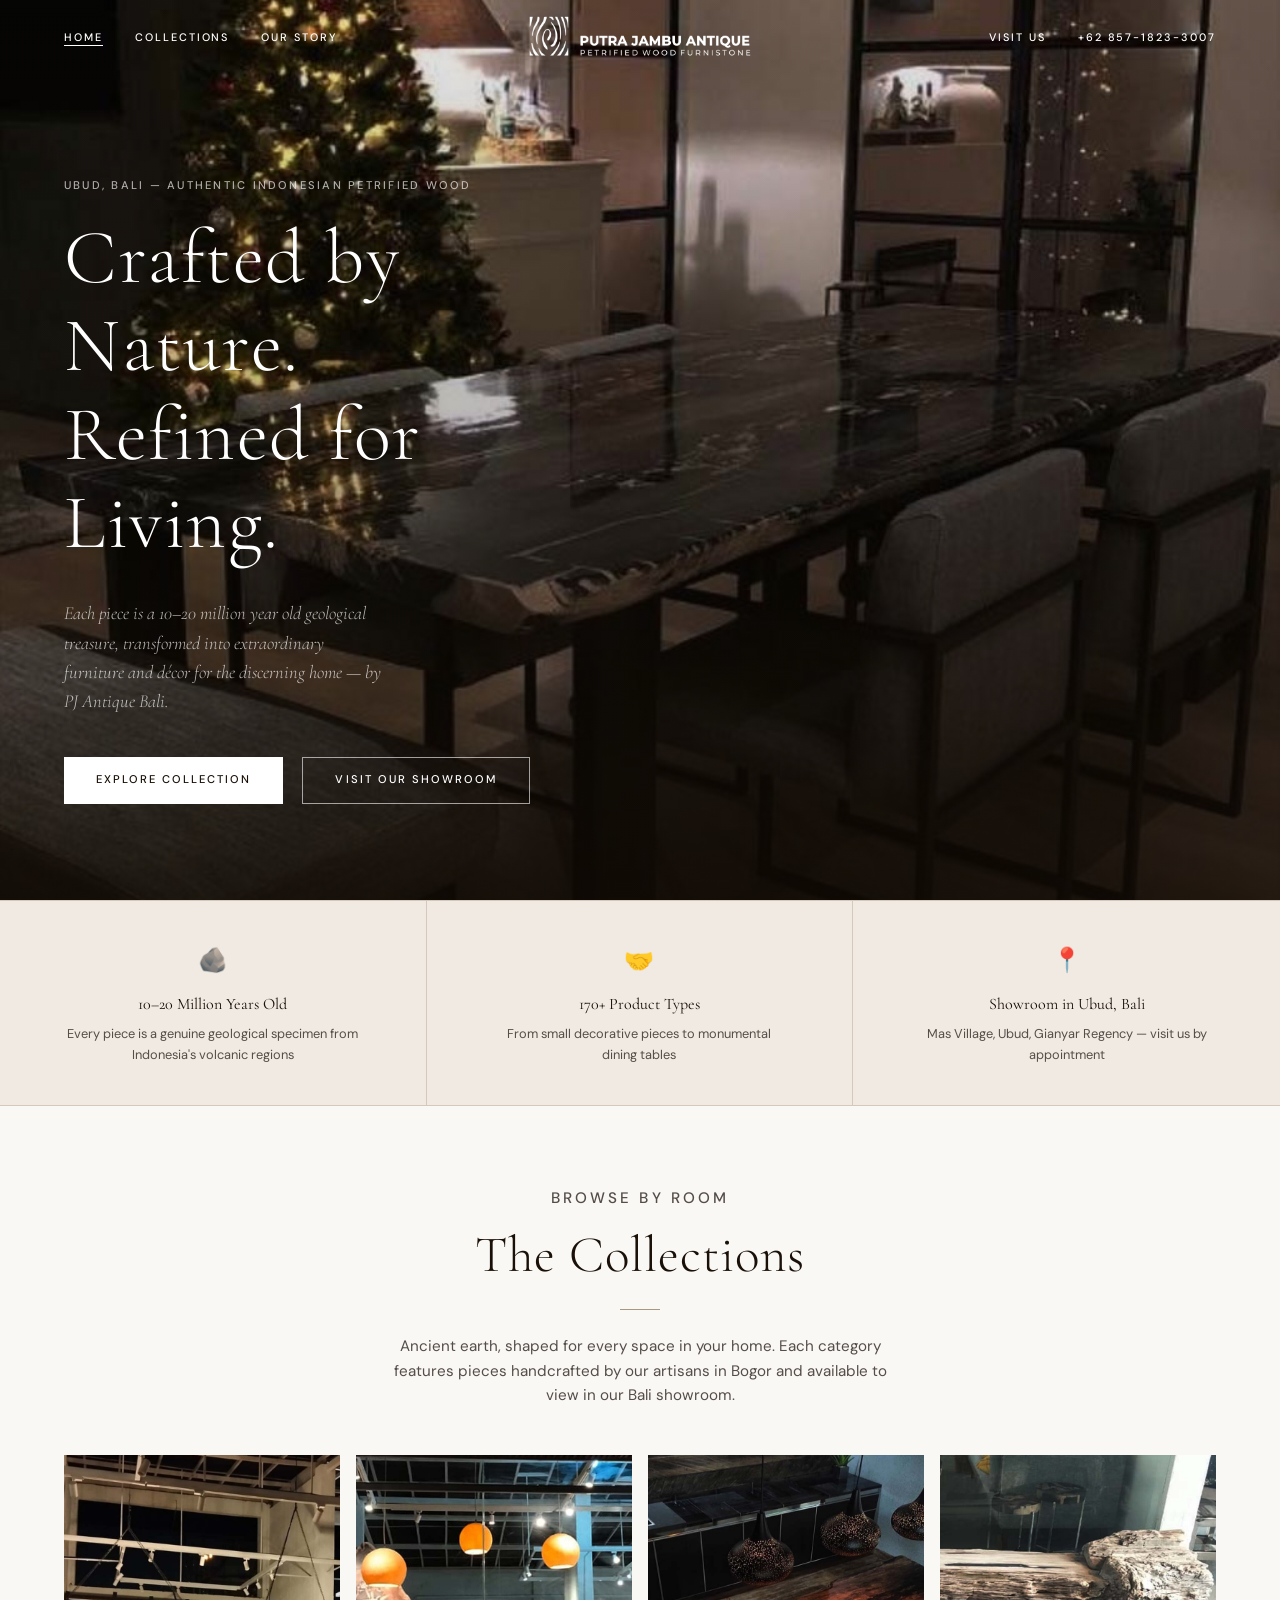
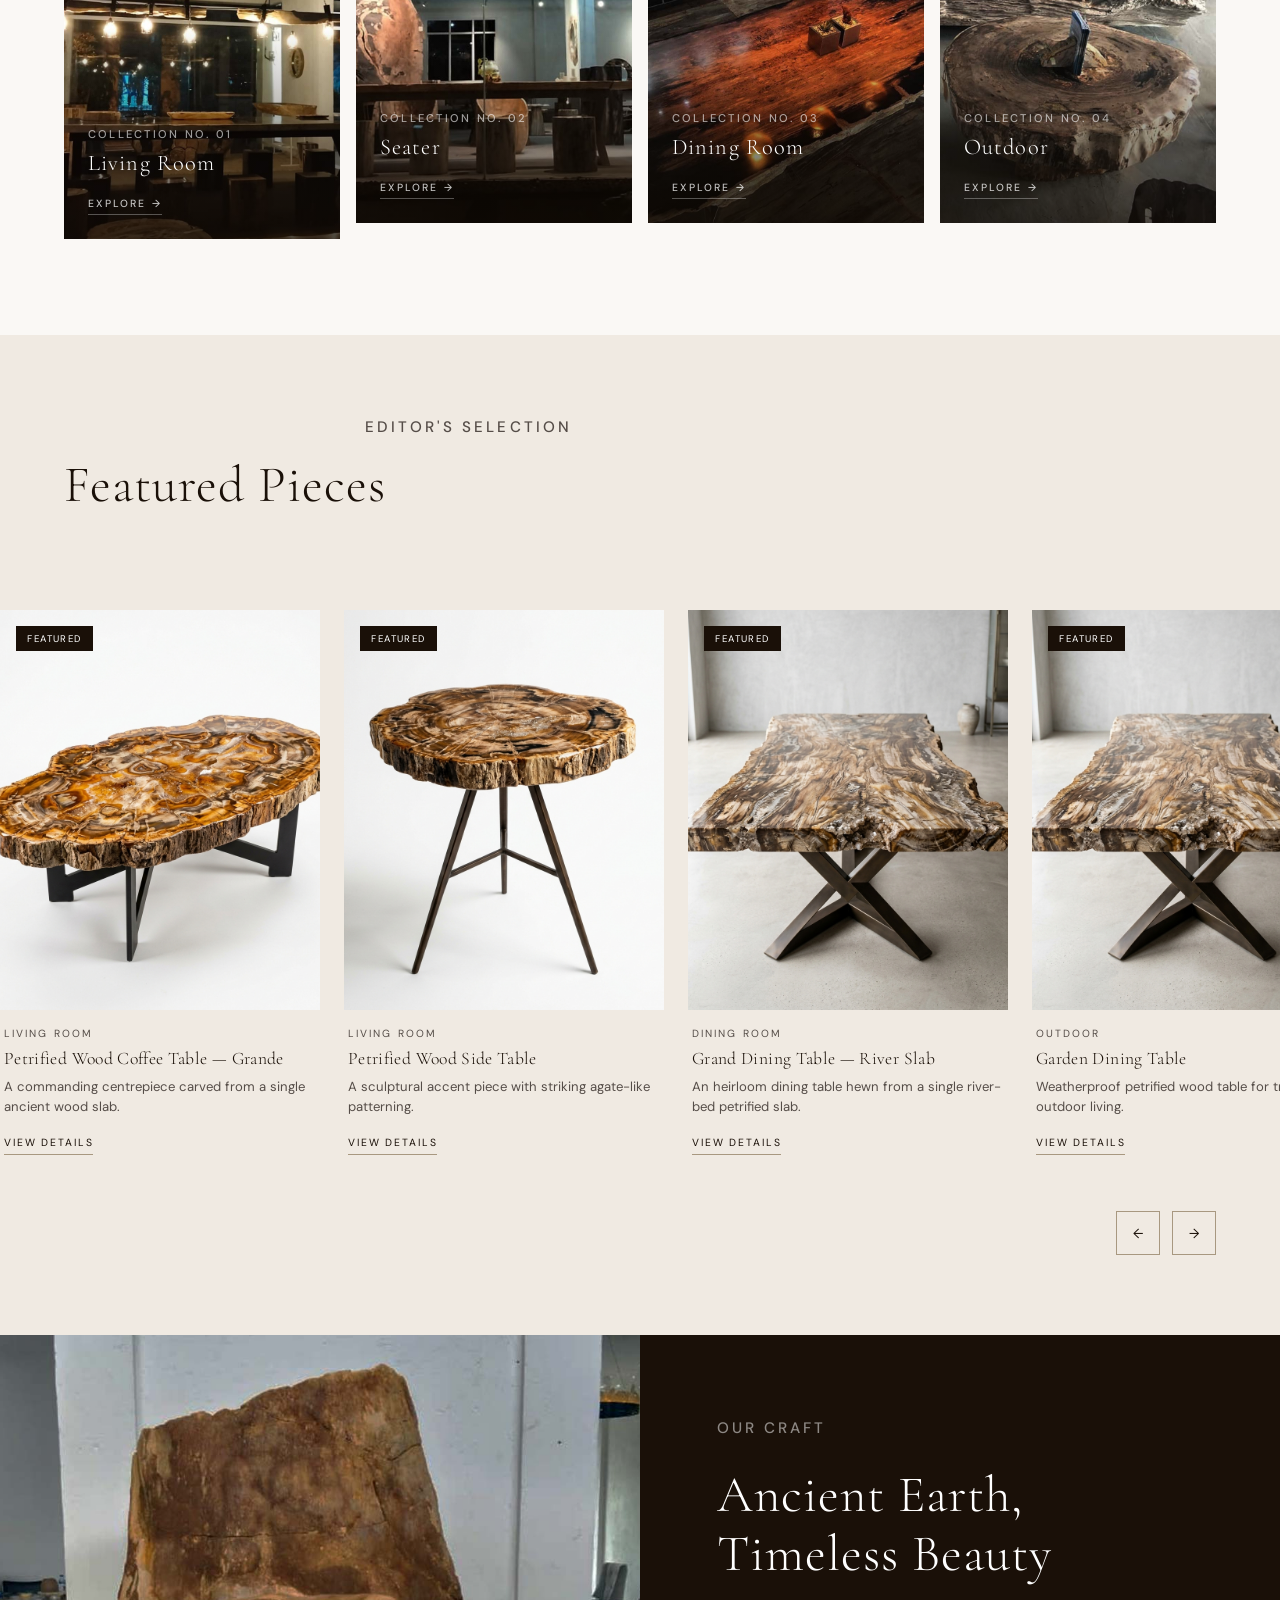
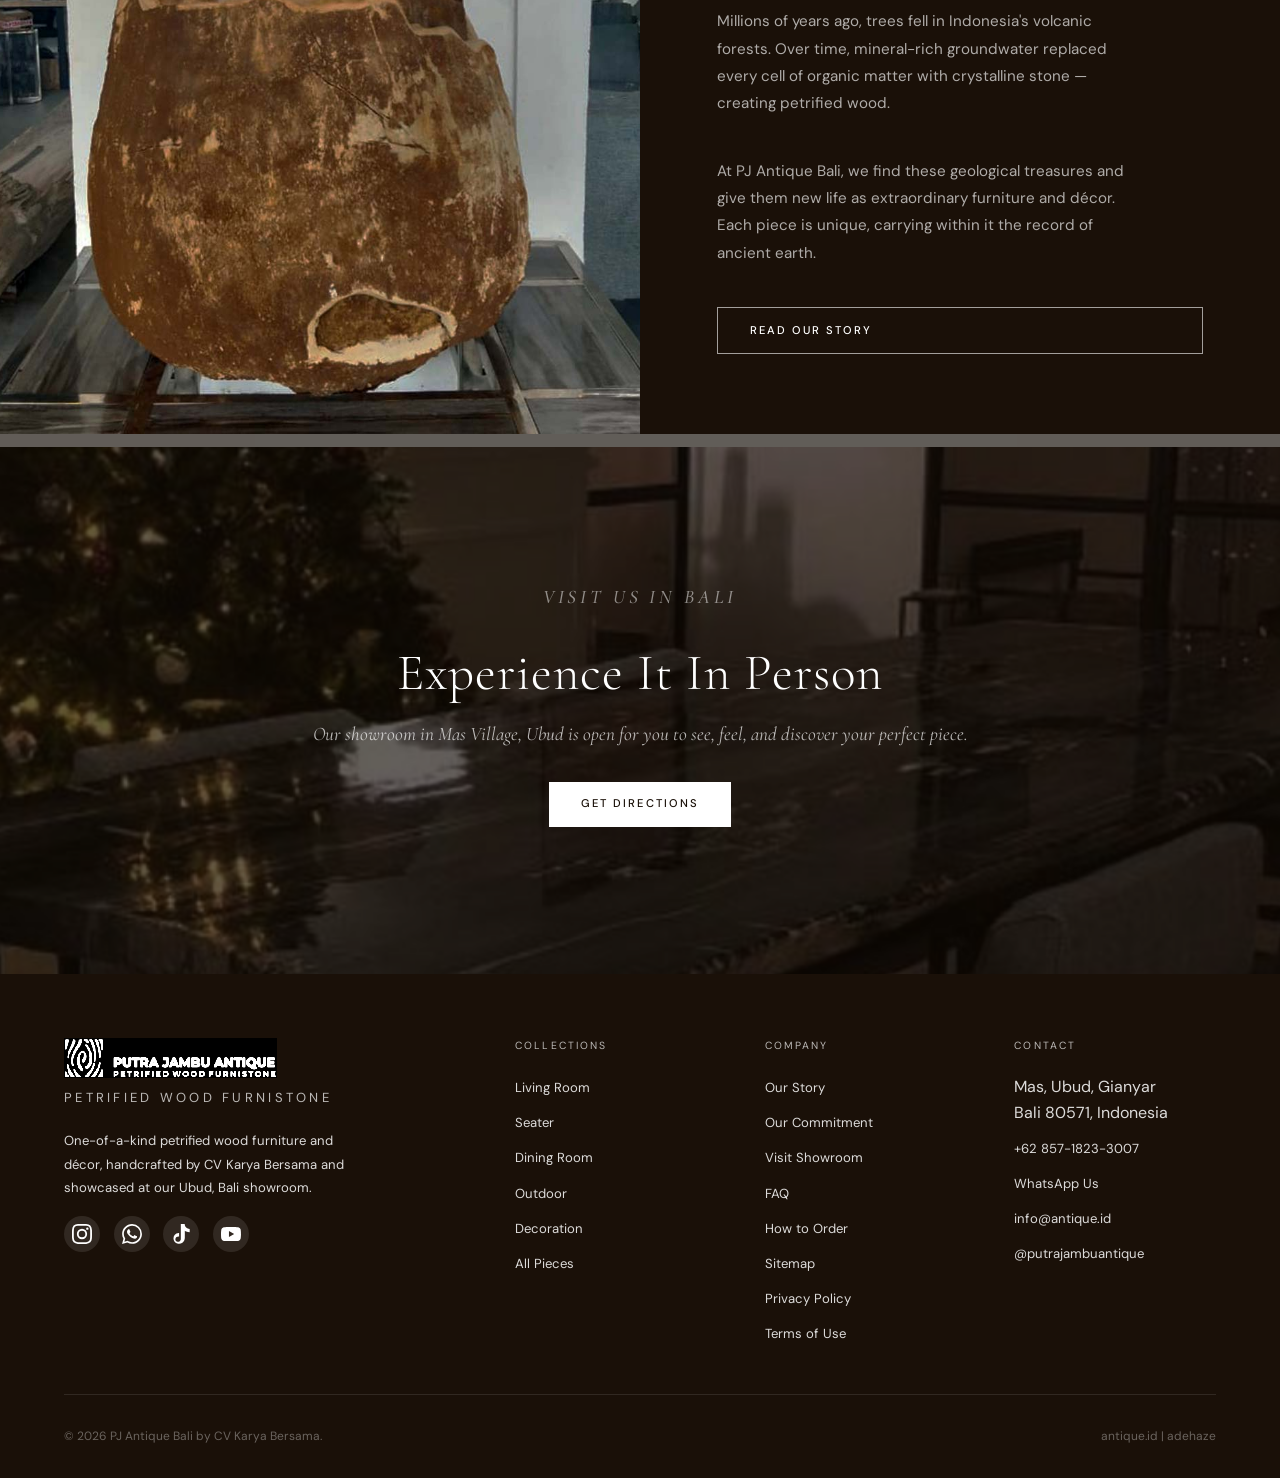
==== commit 33f9244c: "feat: sync footer social links across all pages fix: correct product page mini FAQ accordion links f" ====
--- a/public/index.html
+++ b/public/index.html
@@ -243,7 +243,9 @@
           <a href="https://wa.me/6285718233007" target="_blank" rel="noopener noreferrer" id="footer-wa" aria-label="WhatsApp">
             <svg width="20" height="20" viewBox="0 0 24 24" fill="currentColor"><path d="M17.472 14.382c-.297-.149-1.758-.867-2.03-.967-.273-.099-.471-.148-.67.15-.197.297-.767.966-.94 1.164-.173.199-.347.223-.644.075-.297-.15-1.255-.463-2.39-1.475-.883-.788-1.48-1.761-1.653-2.059-.173-.297-.018-.458.13-.606.134-.133.298-.347.446-.52.149-.174.198-.298.298-.497.099-.198.05-.371-.025-.52-.075-.149-.669-1.612-.916-2.207-.242-.579-.487-.5-.669-.51-.173-.008-.371-.01-.57-.01-.198 0-.52.074-.792.372-.272.297-1.04 1.016-1.04 2.479 0 1.462 1.065 2.875 1.213 3.074.149.198 2.096 3.2 5.077 4.487.709.306 1.262.489 1.694.625.712.227 1.36.195 1.871.118.571-.085 1.758-.719 2.006-1.413.248-.694.248-1.289.173-1.413-.074-.124-.272-.198-.57-.347m-5.421 7.403h-.004a9.87 9.87 0 01-5.031-1.378l-.361-.214-3.741.982.998-3.648-.235-.374a9.86 9.86 0 01-1.51-5.26c.001-5.45 4.436-9.884 9.888-9.884 2.64 0 5.122 1.03 6.988 2.898a9.825 9.825 0 012.893 6.994c-.003 5.45-4.437 9.884-9.885 9.884m8.413-18.297A11.815 11.815 0 0012.05 0C5.495 0 .16 5.335.157 11.892c0 2.096.547 4.142 1.588 5.945L.057 24l6.305-1.654a11.882 11.882 0 005.683 1.448h.005c6.554 0 11.89-5.335 11.893-11.893a11.821 11.821 0 00-3.48-8.413z"/></svg>
           </a>
-                    $tiktokHtml
+                              <a href="https://www.tiktok.com/@pjantique" target="_blank" rel="noopener noreferrer" id="footer-tiktok" aria-label="TikTok">
+            <svg width="20" height="20" viewBox="0 0 24 24" fill="currentColor"><path d="M12.525.02c1.31-.02 2.61-.01 3.91-.02.08 1.53.63 3.09 1.75 4.17 1.12 1.11 2.7 1.62 4.24 1.79v4.03c-1.44-.05-2.89-.35-4.2-.97-.57-.26-1.1-.59-1.62-.93-.01 2.92.01 5.84-.02 8.75-.08 2.22-1.15 4.35-2.91 5.67-1.74 1.3-4.08 1.63-6.13.91-2.03-.71-3.6-2.31-4.25-4.33-.64-1.99-.25-4.27 1.05-5.91 1.29-1.61 3.32-2.5 5.37-2.33 0 1.36.01 2.71 0 4.07-1.1-.06-2.25.13-3.14.78-.9.65-1.39 1.77-1.31 2.86.07 1.09.77 2.06 1.76 2.52.99.46 2.19.4 3.12-.13 1.04-.59 1.67-1.72 1.65-2.9-.01-5.98 0-11.96-.01-17.94z"/></svg>
+          </a>
           <a href="https://www.youtube.com/@PJAntique" target="_blank" rel="noopener noreferrer" id="footer-youtube" aria-label="YouTube">
             <svg width="20" height="20" viewBox="0 0 24 24" fill="currentColor"><path d="M23.498 6.186a3.016 3.016 0 0 0-2.122-2.136C19.505 3.545 12 3.545 12 3.545s-7.505 0-9.377.505A3.017 3.017 0 0 0 .502 6.186C0 8.07 0 12 0 12s0 3.93.502 5.814a3.016 3.016 0 0 0 2.122 2.136c1.871.505 9.376.505 9.376.505s7.505 0 9.377-.505a3.015 3.015 0 0 0 2.122-2.136C24 15.93 24 12 24 12s0-3.93-.502-5.814zM9.545 15.568V8.432L15.818 12l-6.273 3.568z"/></svg>
           </a>
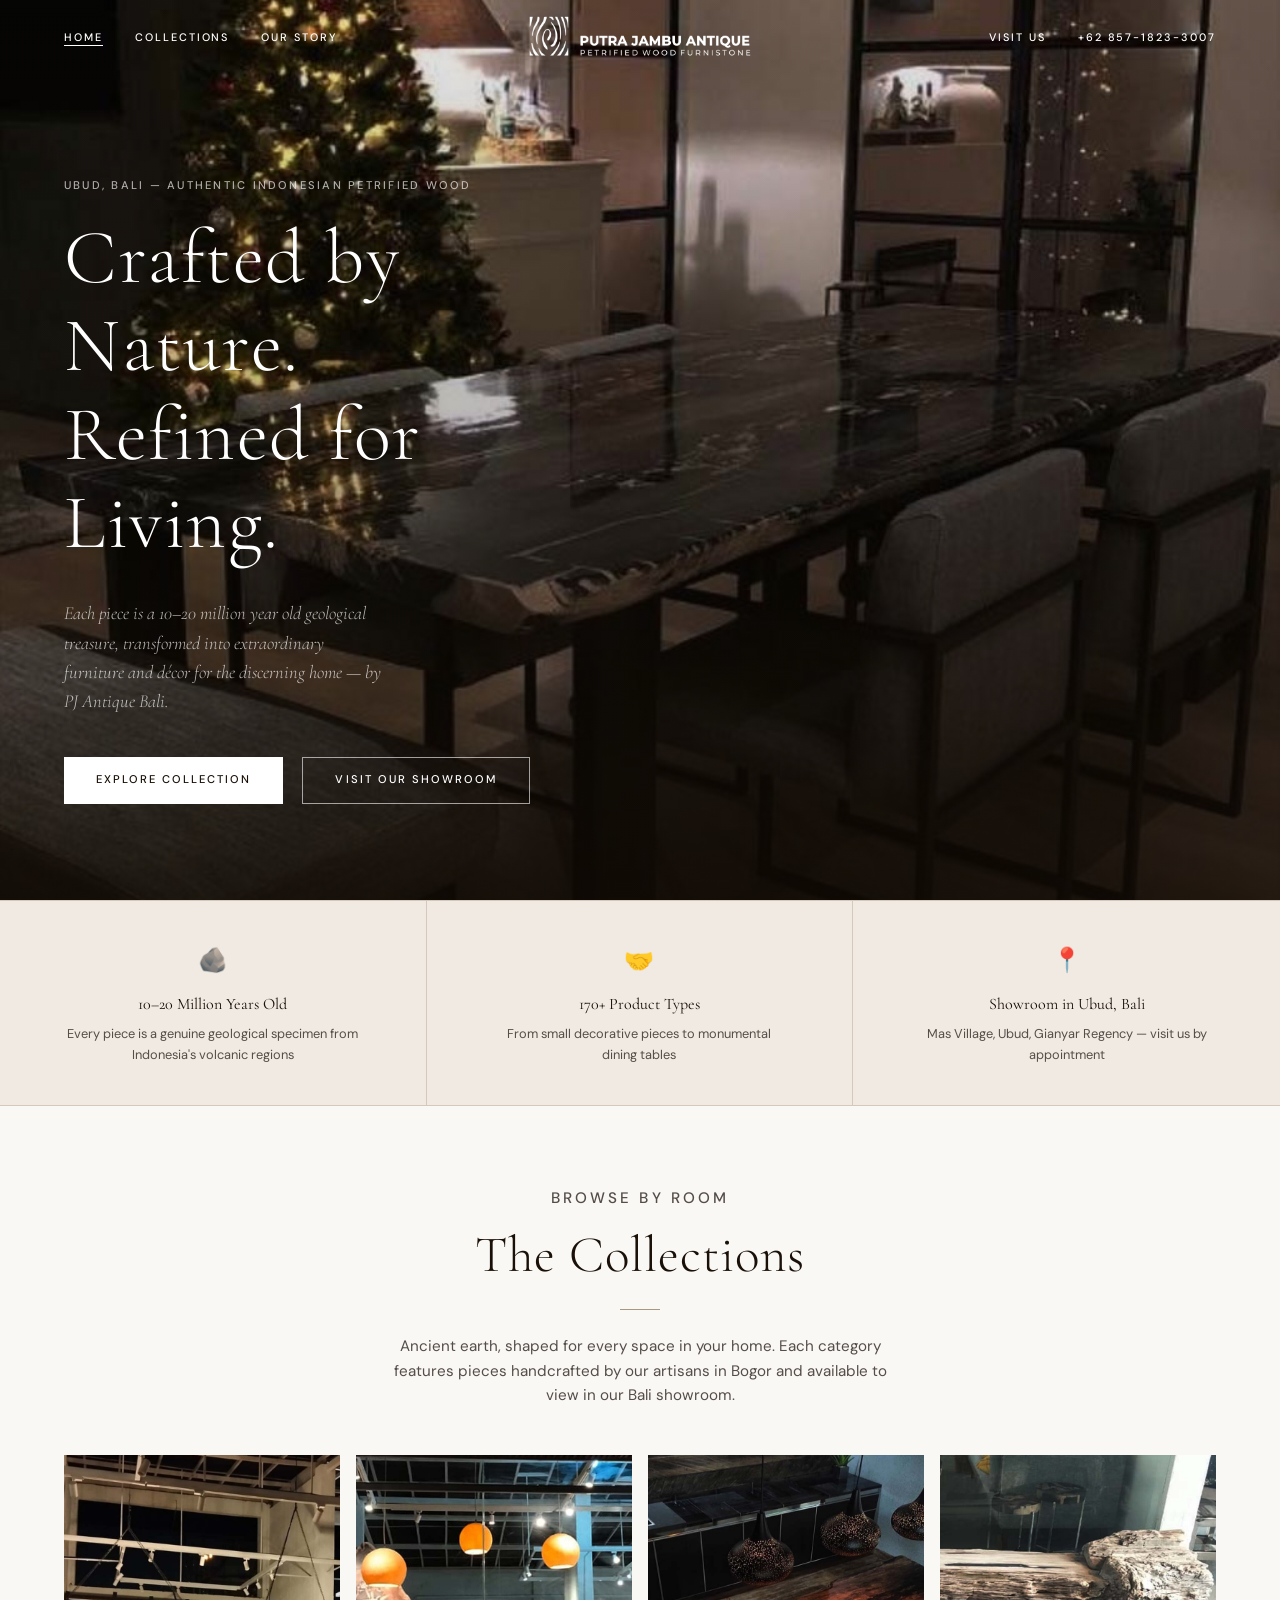
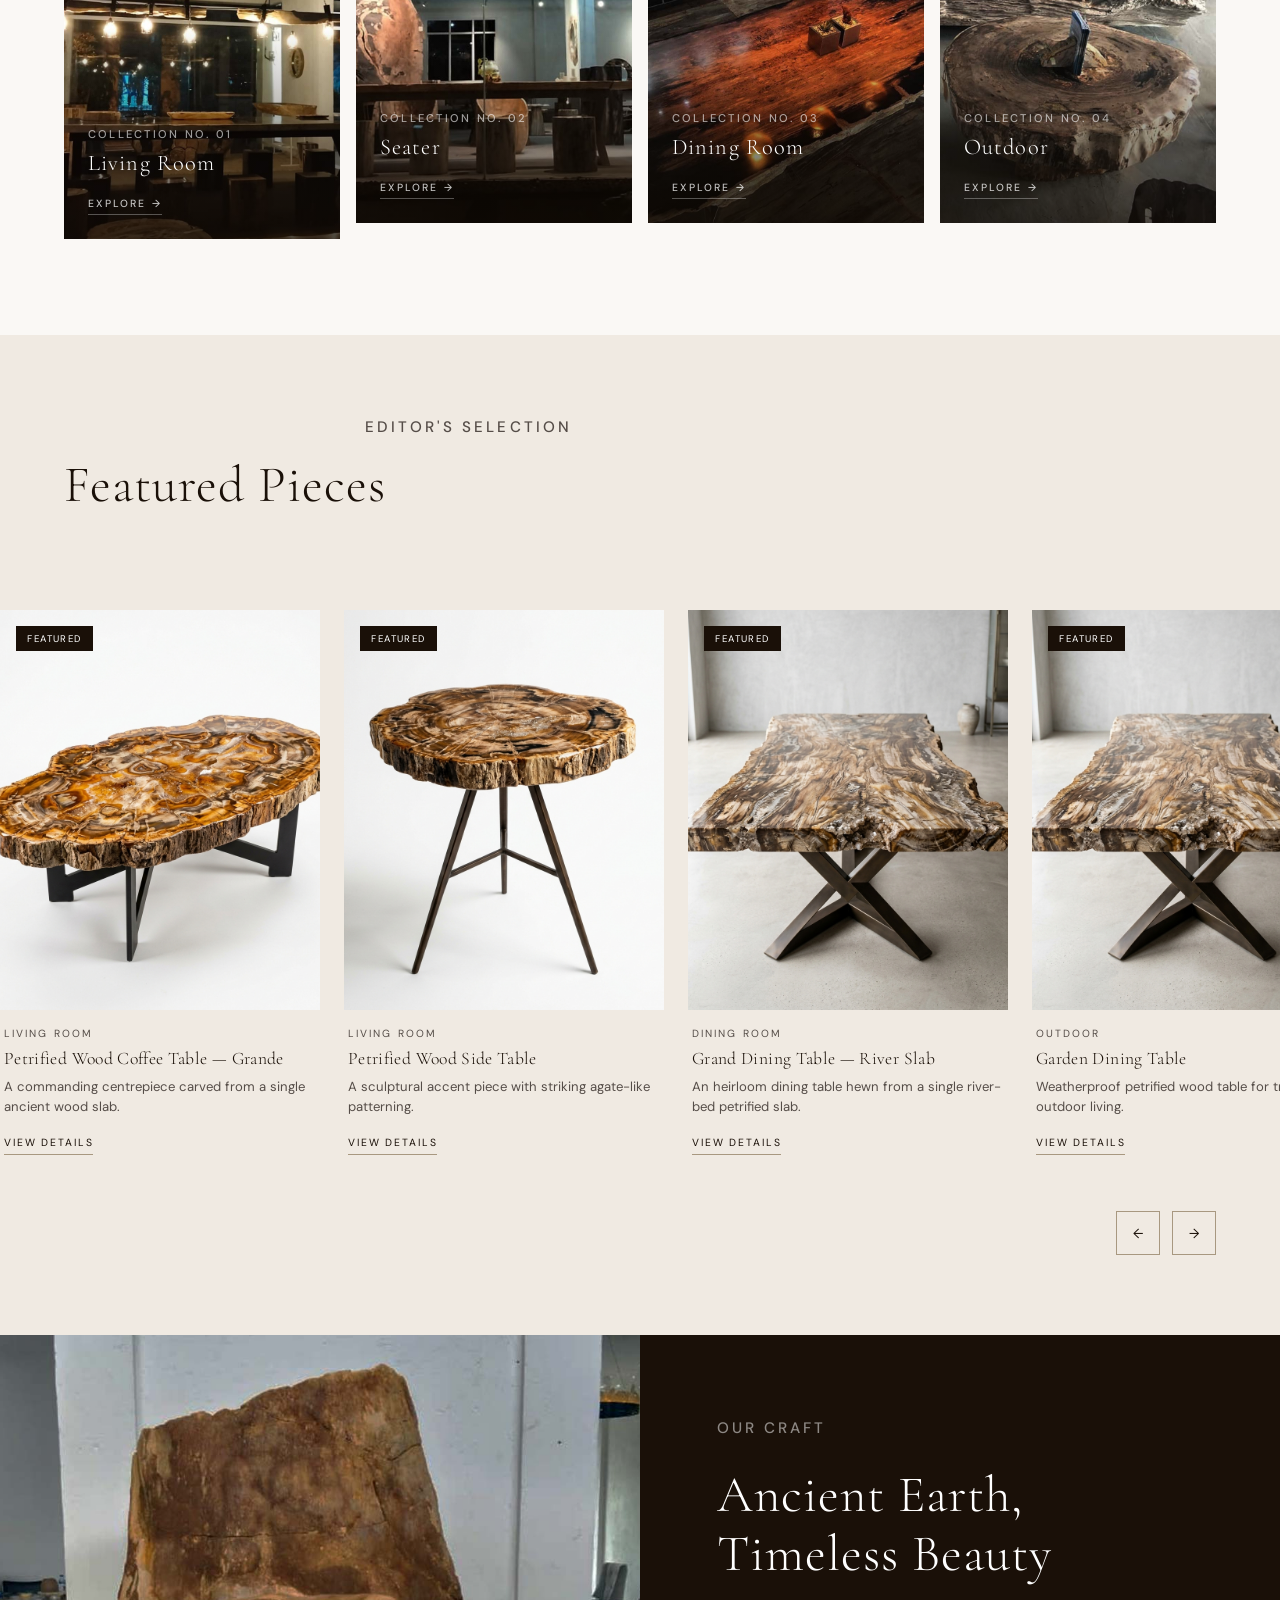
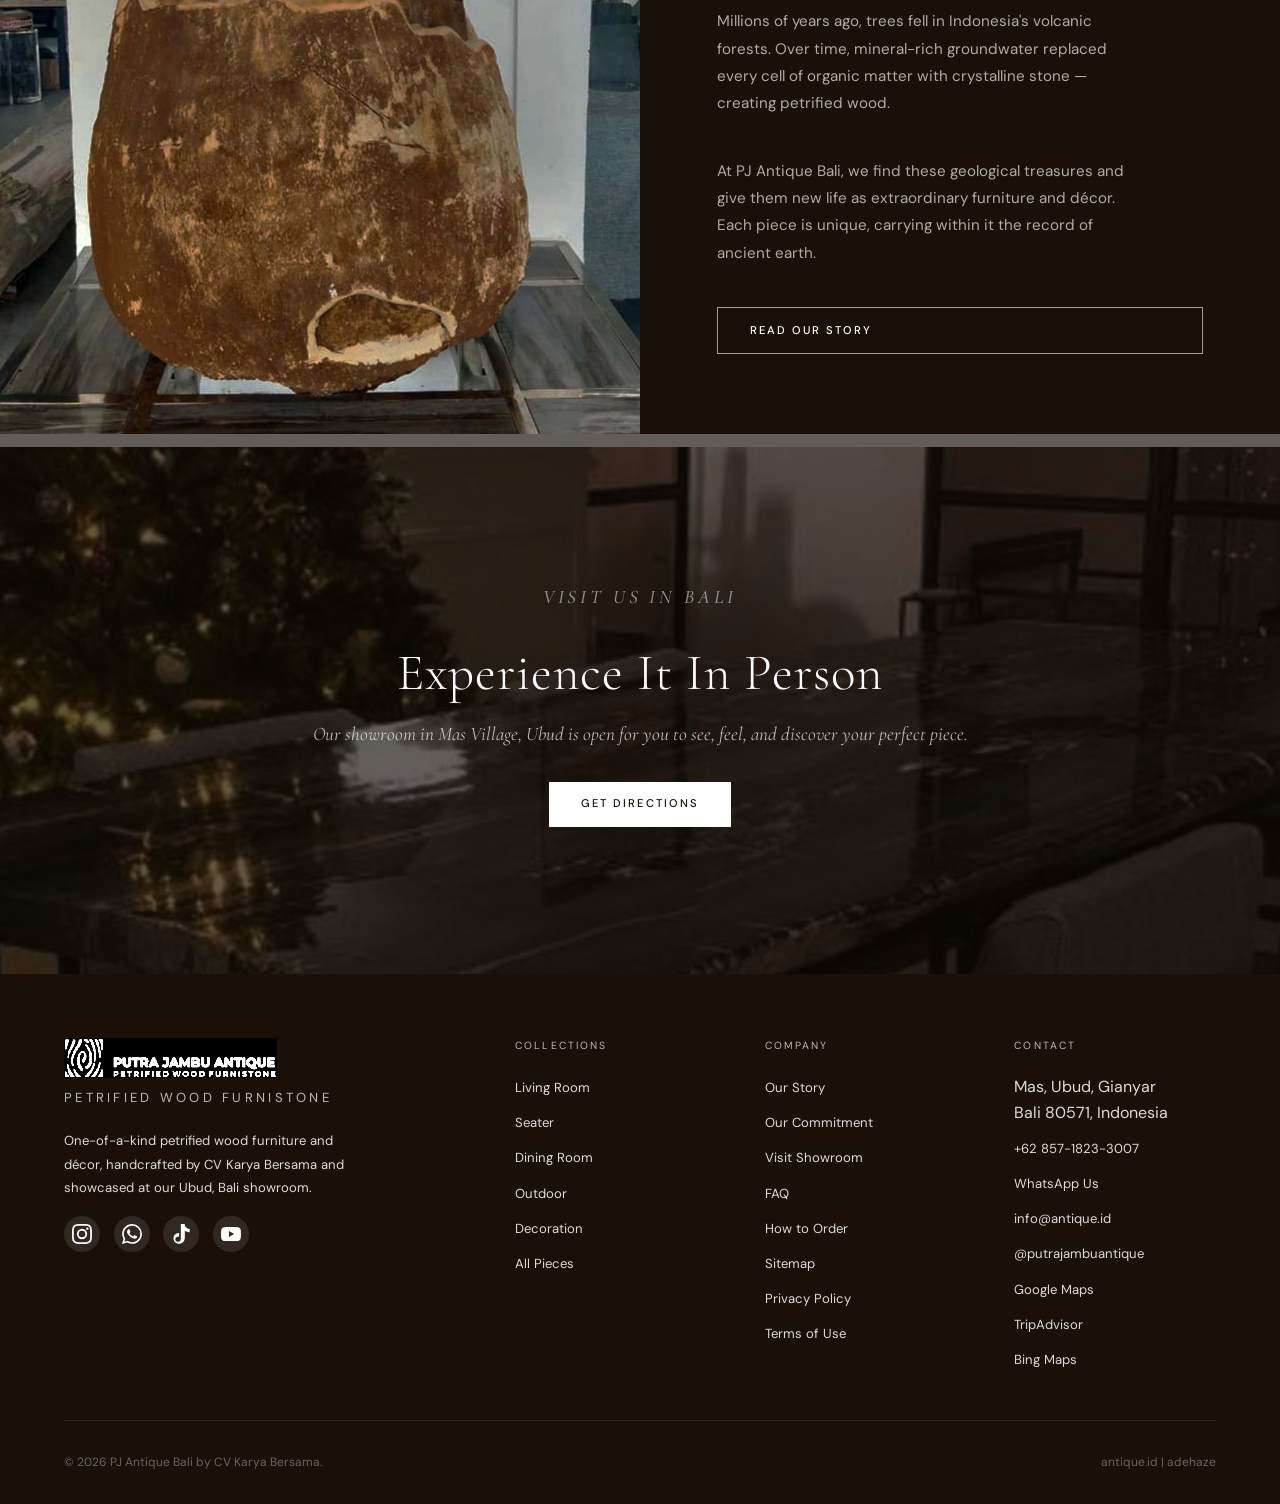
==== commit 40cbc21a: "feat(social): add Google Maps, TripAdvisor, and Bing Maps links to footers and contact page" ====
--- a/public/index.html
+++ b/public/index.html
@@ -46,7 +46,13 @@
     ],
     "priceRange": "$$$$",
     "currenciesAccepted": "IDR, USD",
-    "sameAs": ["https://antique.id", "https://www.instagram.com/putrajambuantique/"]
+    "sameAs": [
+      "https://antique.id",
+      "https://www.instagram.com/putrajambuantique/",
+      "https://share.google/d2DxxRuWMmZTdzx2c",
+      "https://www.tripadvisor.com/Attraction_Review-g3185061-d27109811-Reviews-Petrified_Wood_Bali_Pj-Mas_Ubud_Gianyar_Regency_Bali.html",
+      "https://www.bing.com/search?q=PJ+antique+bali&cvid=bb7b764740cd4290a9a2f990f46caf0b&gs_lcrp=EgRlZGdlKgYIABBFGDkyBggAEEUYOTIGCAEQRRg7MgYIAhBFGDwyBggDEEUYPDIGCAQQRRg80gEIMjg3MWowajSoAgiwAgE&FORM=ANAB01&adppc=EDGEESS&PC=U531#&shtp=GetUrl&shid=05021a78-36bd-43f0-a068-ea968f4fb1fe"
+    ]
   }
   </script>
     <link rel="preconnect" href="https://fonts.googleapis.com">
@@ -282,6 +288,9 @@
           <li><a href="https://wa.me/6285718233007" target="_blank" rel="noopener">WhatsApp Us</a></li>
           <li><a href="mailto:info@antique.id">info@antique.id</a></li>
           <li><a href="https://www.instagram.com/putrajambuantique/" target="_blank" rel="noopener">@putrajambuantique</a></li>
+          <li><a href="https://share.google/d2DxxRuWMmZTdzx2c" target="_blank" rel="noopener">Google Maps</a></li>
+          <li><a href="https://www.tripadvisor.com/Attraction_Review-g3185061-d27109811-Reviews-Petrified_Wood_Bali_Pj-Mas_Ubud_Gianyar_Regency_Bali.html" target="_blank" rel="noopener">TripAdvisor</a></li>
+          <li><a href="https://www.bing.com/search?q=PJ+antique+bali&cvid=bb7b764740cd4290a9a2f990f46caf0b&gs_lcrp=EgRlZGdlKgYIABBFGDkyBggAEEUYOTIGCAEQRRg3MgYIAhBFGDwyBggDEEUYPDIGCAQQRRg80gEIMjg3MWowajSoAgiwAgE&FORM=ANAB01&adppc=EDGEESS&PC=U531#&shtp=GetUrl&shid=05021a78-36bd-43f0-a068-ea968f4fb1fe" target="_blank" rel="noopener">Bing Maps</a></li>
         </ul>
       </div>
     </div>
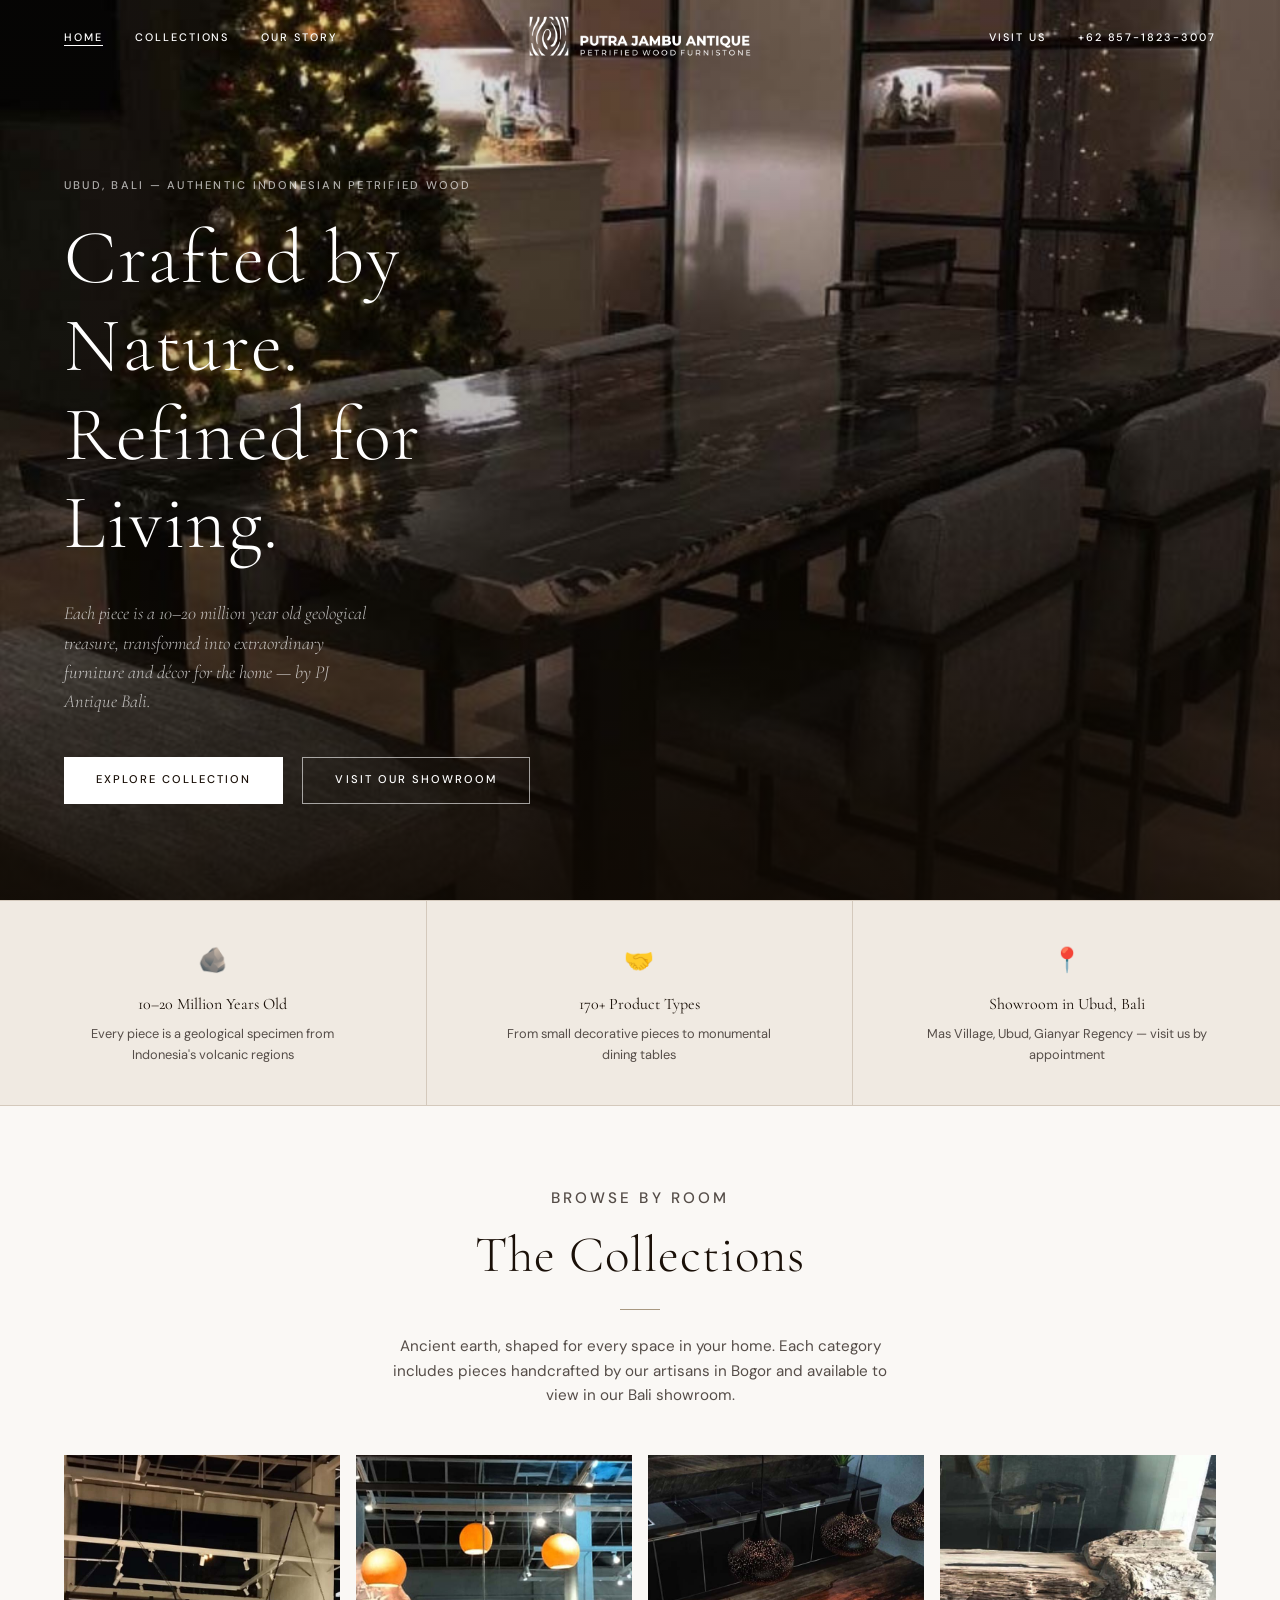
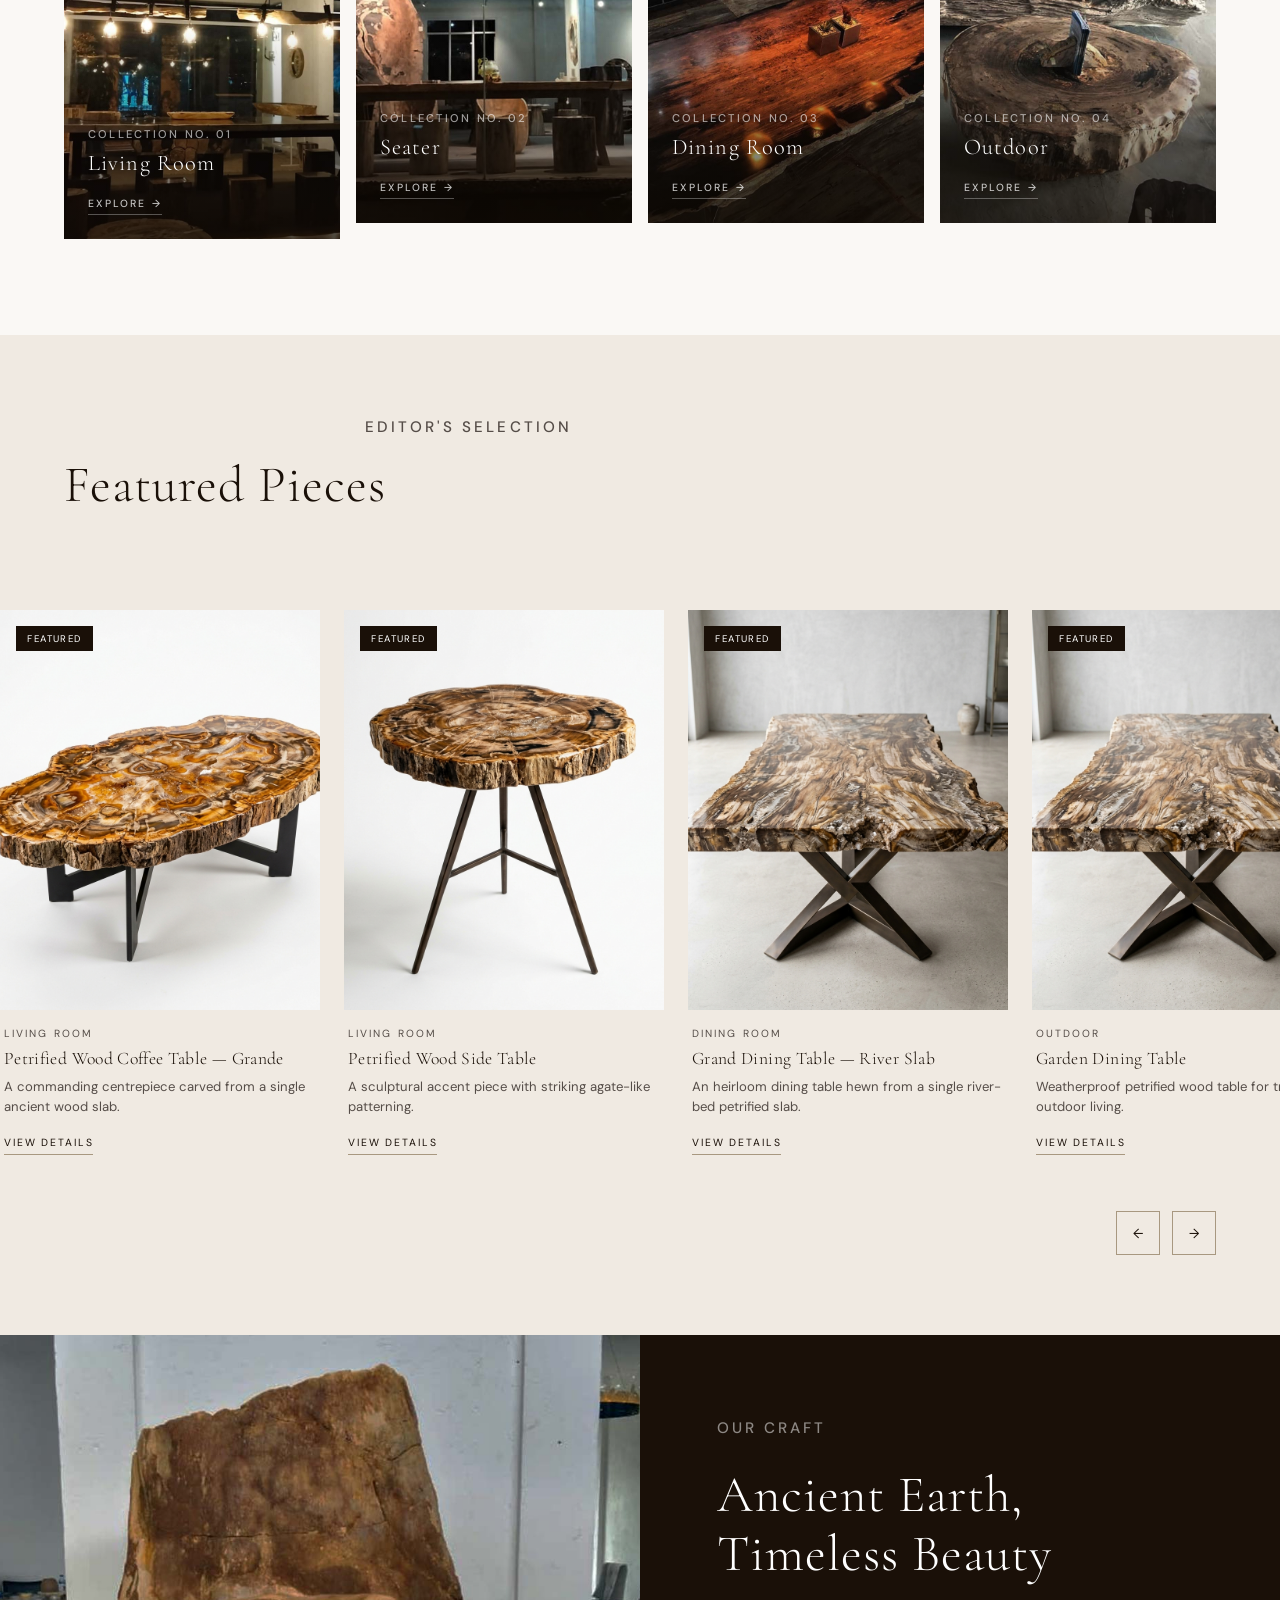
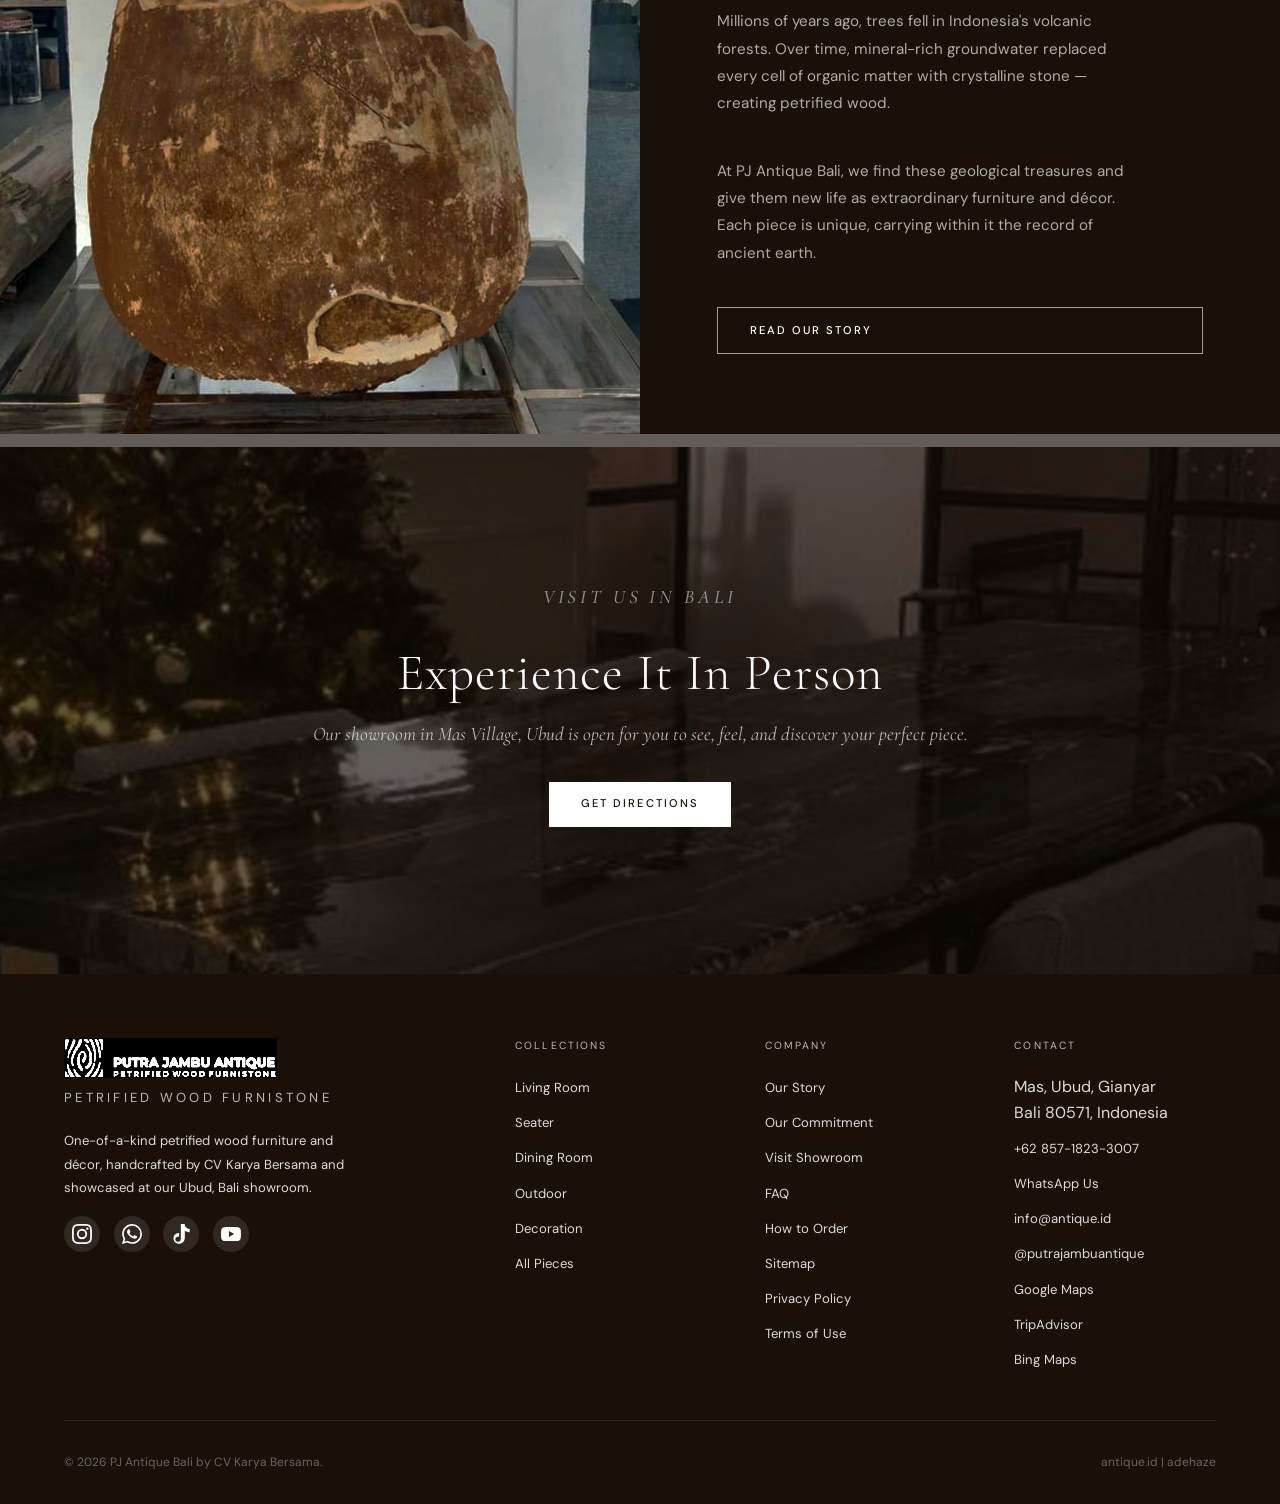
==== commit 8cfb5094: "style(content): refine website copy to remove AI-writing patterns (buzzwords, hollow intensifiers, e" ====
--- a/public/index.html
+++ b/public/index.html
@@ -111,7 +111,7 @@
   <div class="hero__content">
     <p class="label hero__label">Ubud, Bali — Authentic Indonesian Petrified Wood</p>
     <h1 class="hero__title" id="hero-title">Crafted by<br>Nature.<br>Refined for<br>Living.</h1>
-    <p class="hero__subtitle">Each piece is a 10–20 million year old geological treasure, transformed into extraordinary furniture and décor for the discerning home — by PJ Antique Bali.</p>
+    <p class="hero__subtitle">Each piece is a 10–20 million year old geological treasure, transformed into extraordinary furniture and décor for the home — by PJ Antique Bali.</p>
     <div class="hero__actions">
       <a href="/collections" class="btn btn--primary" id="hero-explore-btn">Explore Collection</a>
       <a href="/contact" class="btn btn--outline" id="hero-visit-btn">Visit Our Showroom</a>
@@ -125,7 +125,7 @@
     <div class="info-strip__item">
       <span class="info-strip__icon" aria-hidden="true">🪨</span>
       <p class="info-strip__title">10–20 Million Years Old</p>
-      <p class="info-strip__text">Every piece is a genuine geological specimen from Indonesia's volcanic regions</p>
+      <p class="info-strip__text">Every piece is a geological specimen from Indonesia's volcanic regions</p>
     </div>
     <div class="info-strip__item">
       <span class="info-strip__icon" aria-hidden="true">🤝</span>
@@ -146,7 +146,7 @@
     <p class="label">Browse By Room</p>
     <h2 id="categories-title">The Collections</h2>
     <div class="divider"></div>
-    <p>Ancient earth, shaped for every space in your home. Each category features pieces handcrafted by our artisans in Bogor and available to view in our Bali showroom.</p>
+    <p>Ancient earth, shaped for every space in your home. Each category includes pieces handcrafted by our artisans in Bogor and available to view in our Bali showroom.</p>
   </div>
   <div class="categories">
     <div class="categories__grid">
--- a/public/css/main.css
+++ b/public/css/main.css
@@ -1718,3 +1718,46 @@
   font-size: 40px;
   cursor: pointer;
 }
+
+/* ============================================================
+   PRODUCT PAGE MOBILE CONTAINMENT FIXES
+   ============================================================ */
+@media (max-width: 900px) {
+  /* Allow long buttons (like the WhatsApp CTA) to wrap text instead of pushing screen wide */
+  .product-info__cta .btn {
+    white-space: normal !important;
+    height: auto !important;
+    padding: 1rem !important;
+    text-align: center;
+  }
+  
+  /* Ensure the related products track margin does not cause horizontal scroll */
+  .featured__track-wrap {
+    max-width: 100vw;
+    overflow: hidden;
+  }
+  
+  /* Fix product image stretching on mobile */
+  .product-gallery__main {
+    aspect-ratio: auto !important;
+    min-height: 250px;
+    height: auto !important;
+  }
+  .product-gallery__main img {
+    height: auto !important;
+    max-height: 75vh !important;
+  }
+  
+  /* Prevent long text strings (like URLs in FAQ) from breaking containers */
+  p, h1, h2, h3, a, span, li, dt, dd {
+    overflow-wrap: break-word;
+    word-break: break-word;
+  }
+}
+
+@media (max-width: 900px) {
+  html, body {
+    overflow-x: hidden !important;
+    max-width: 100vw !important;
+  }
+}
